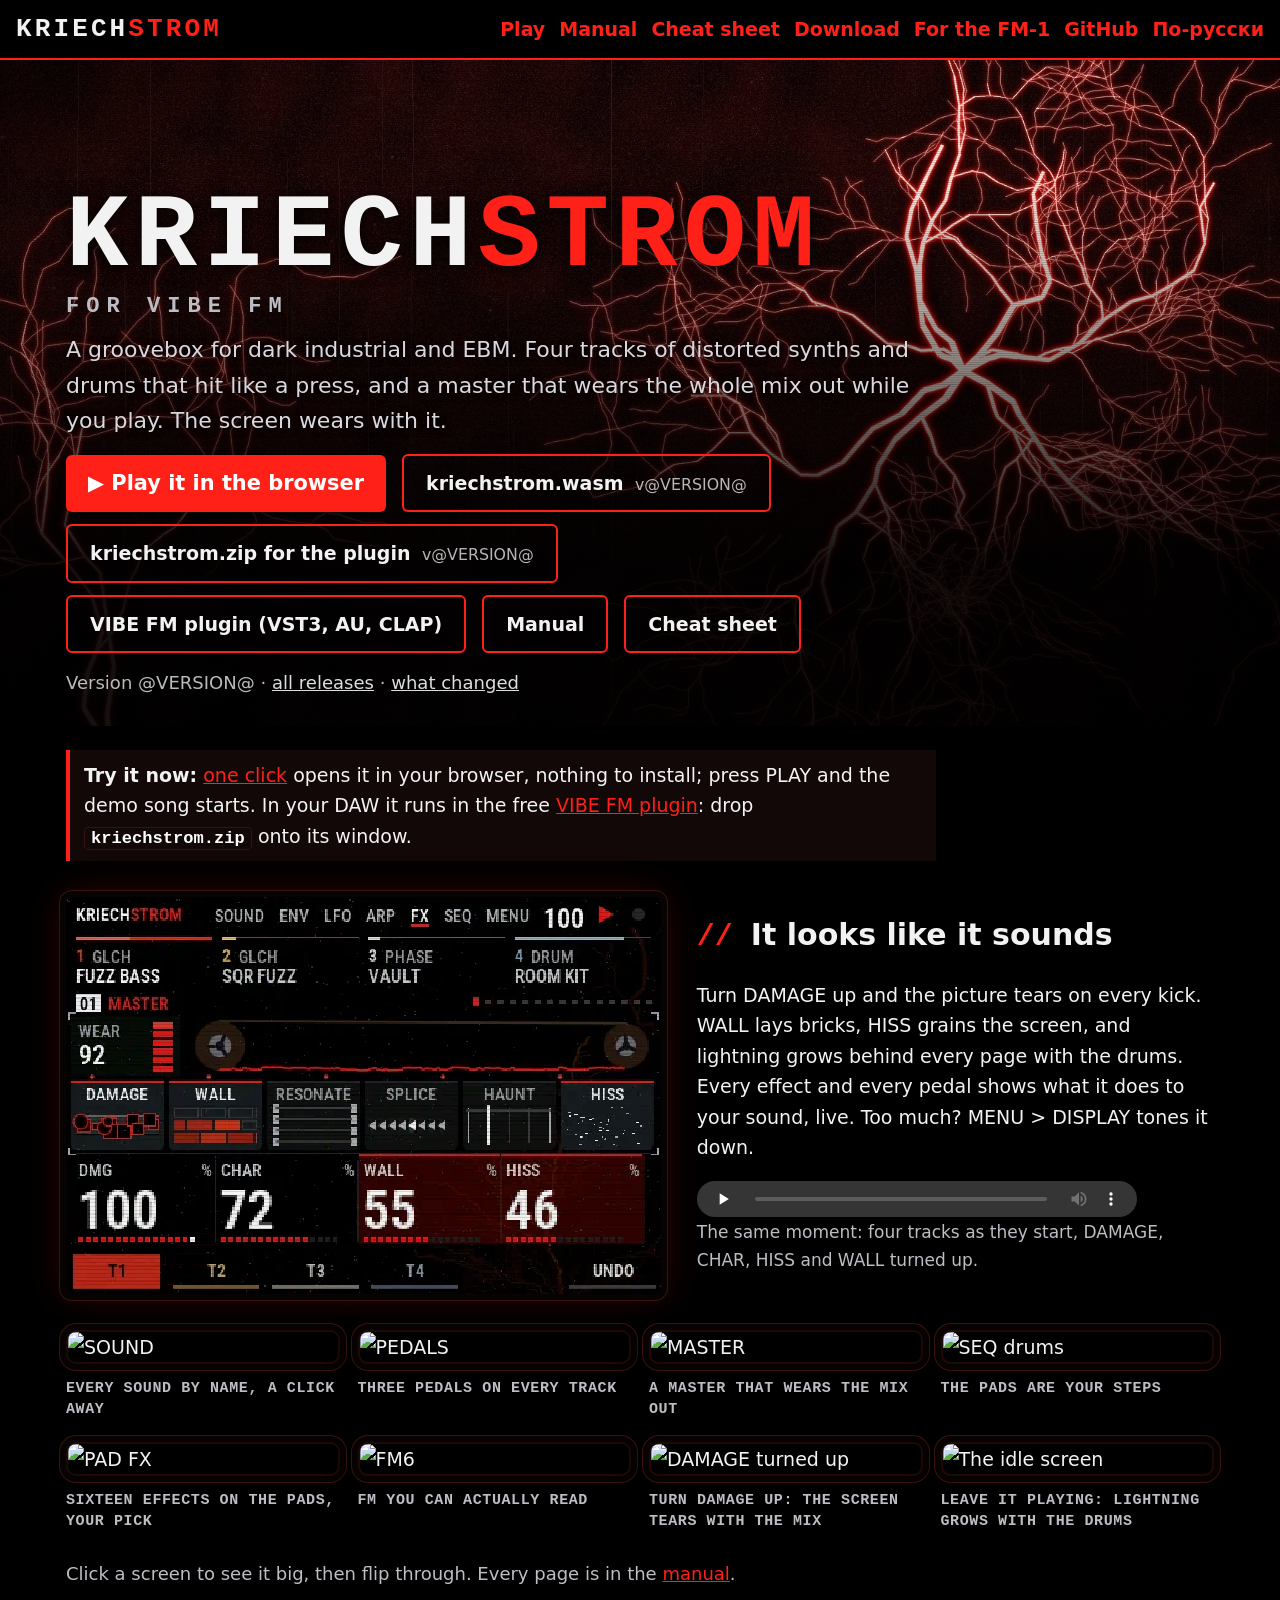
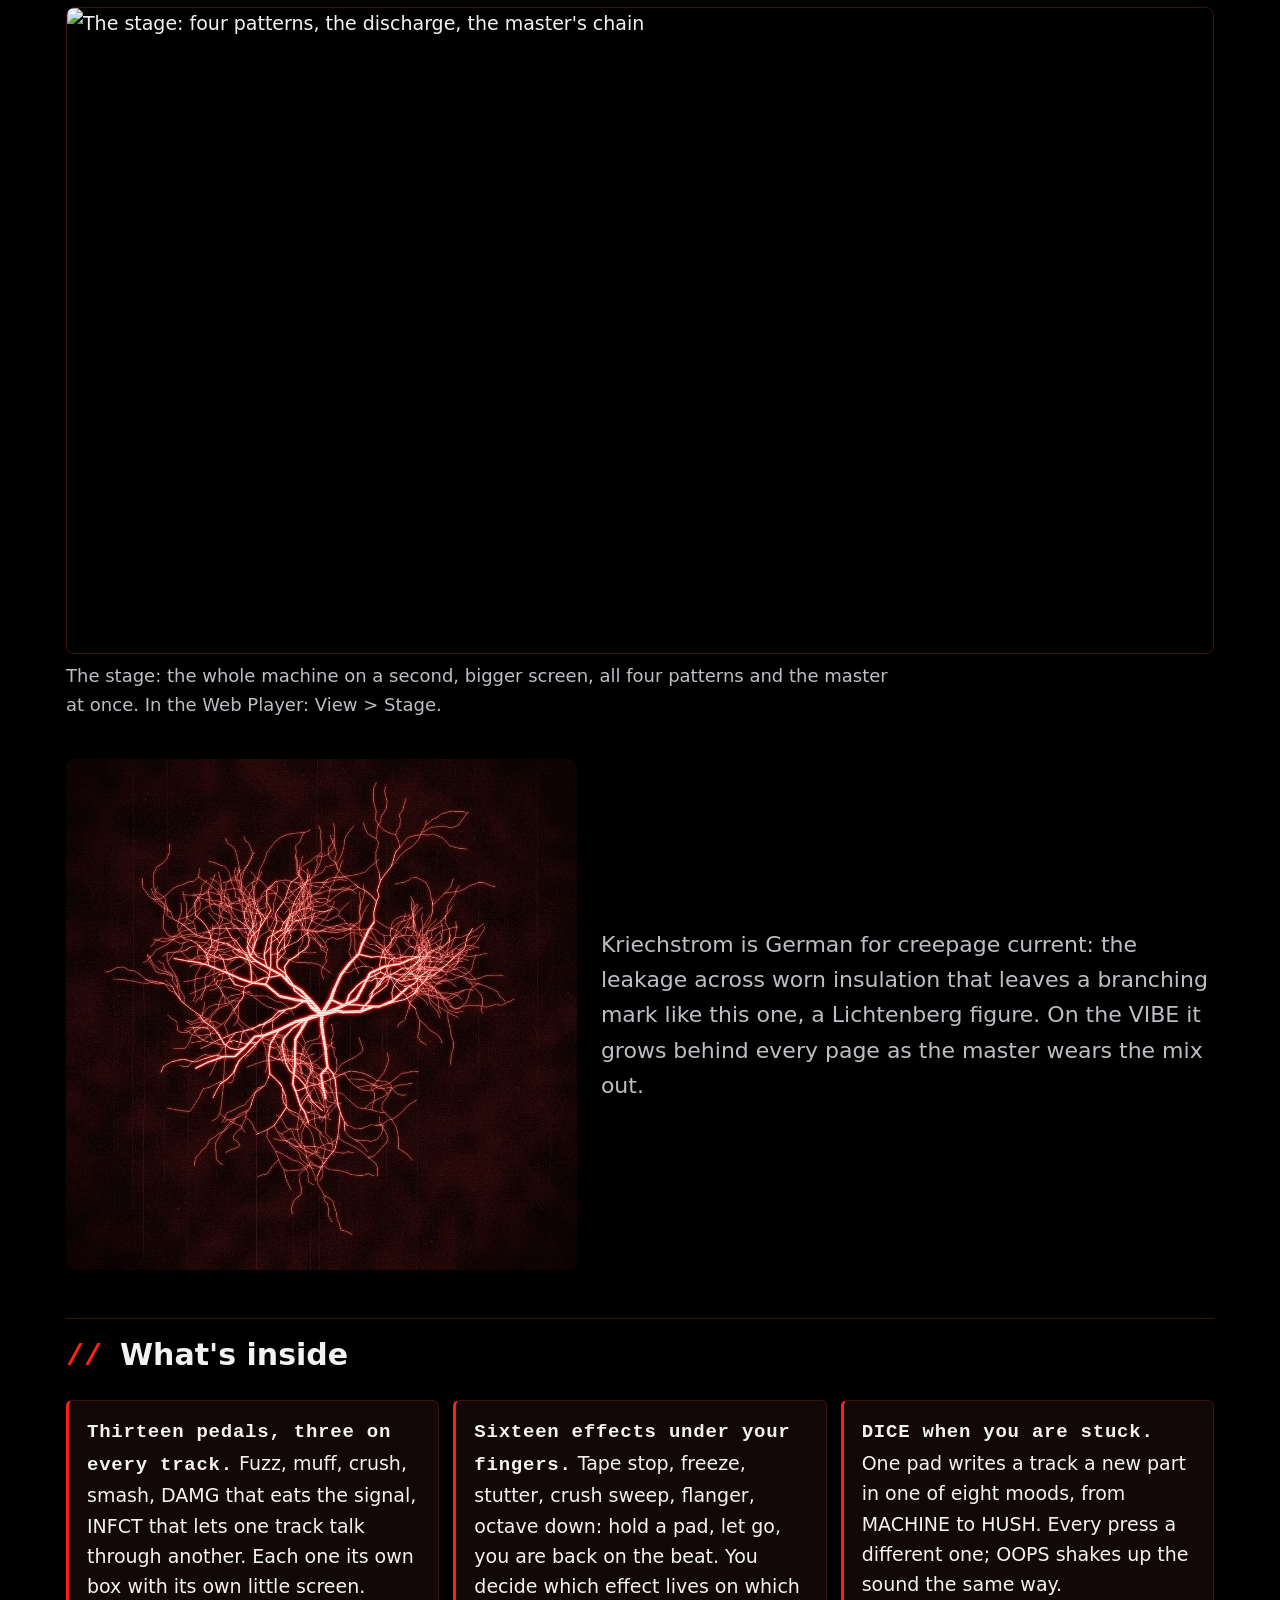
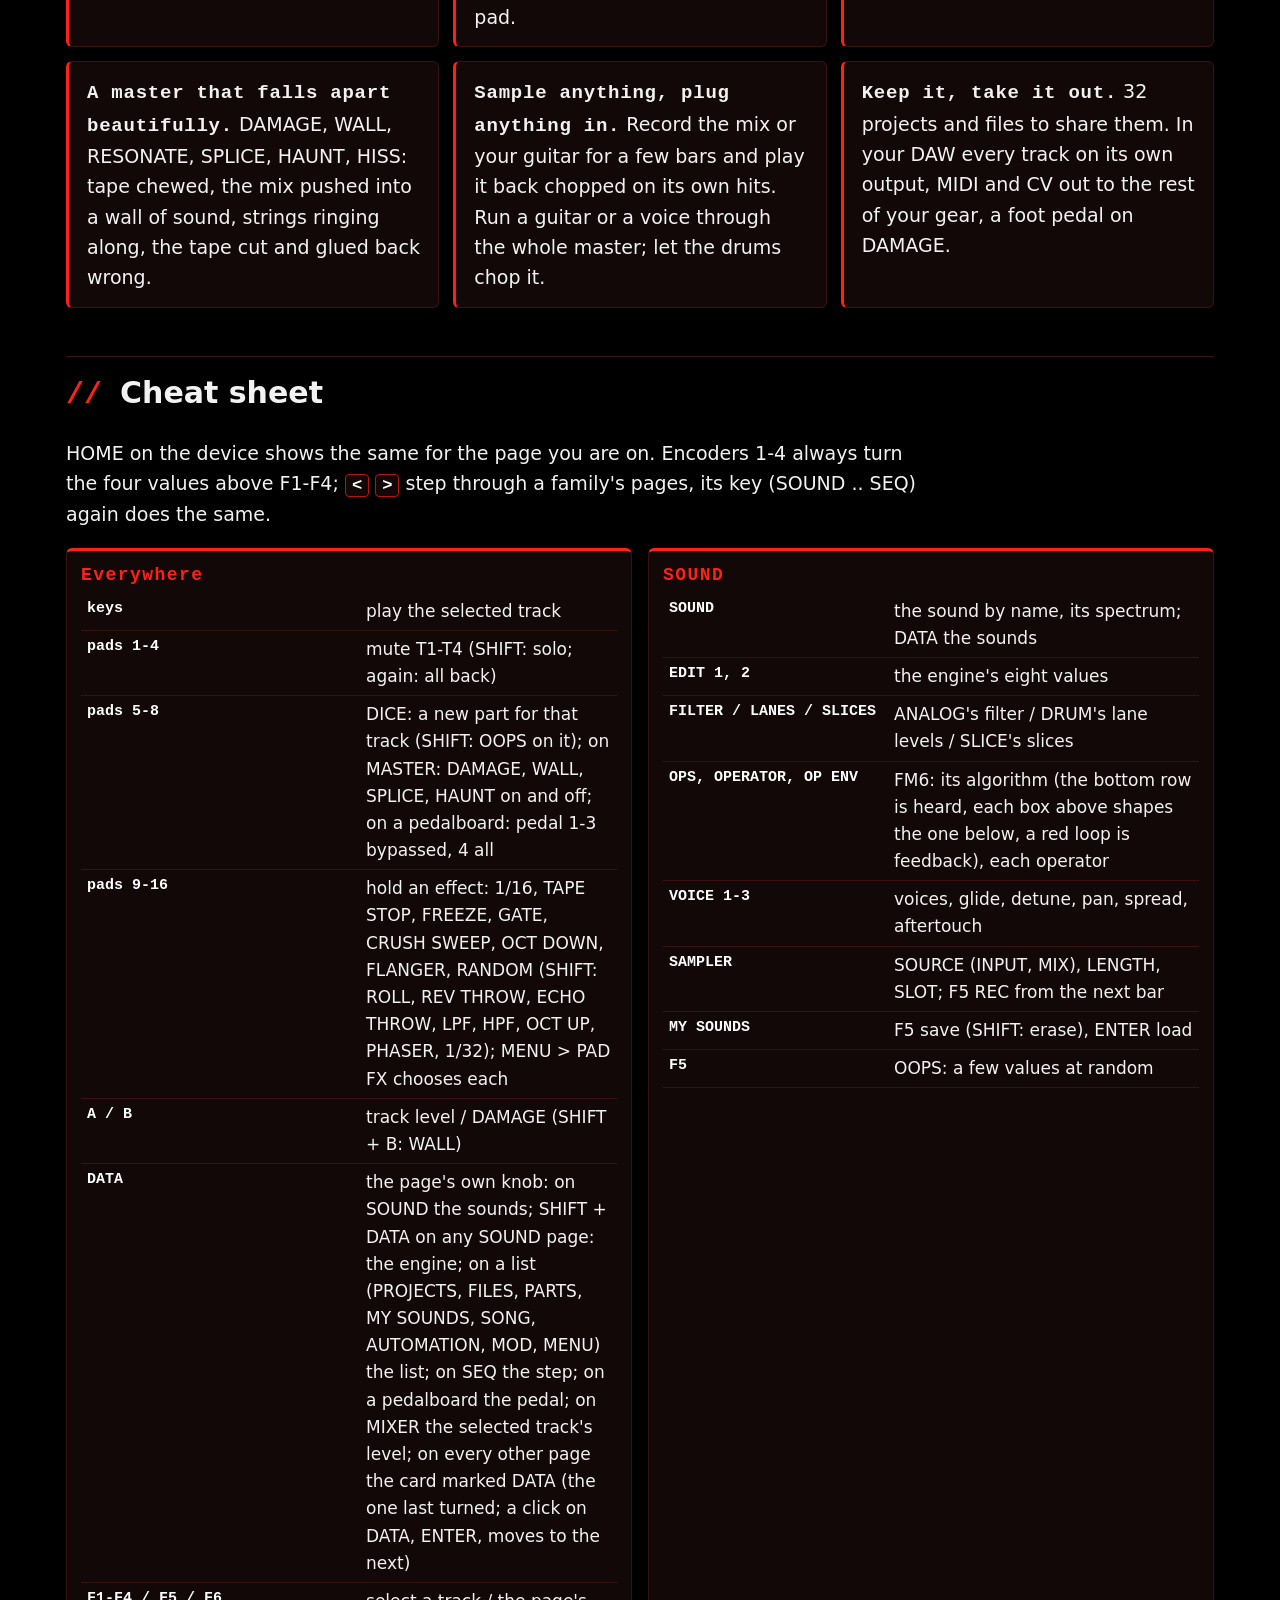
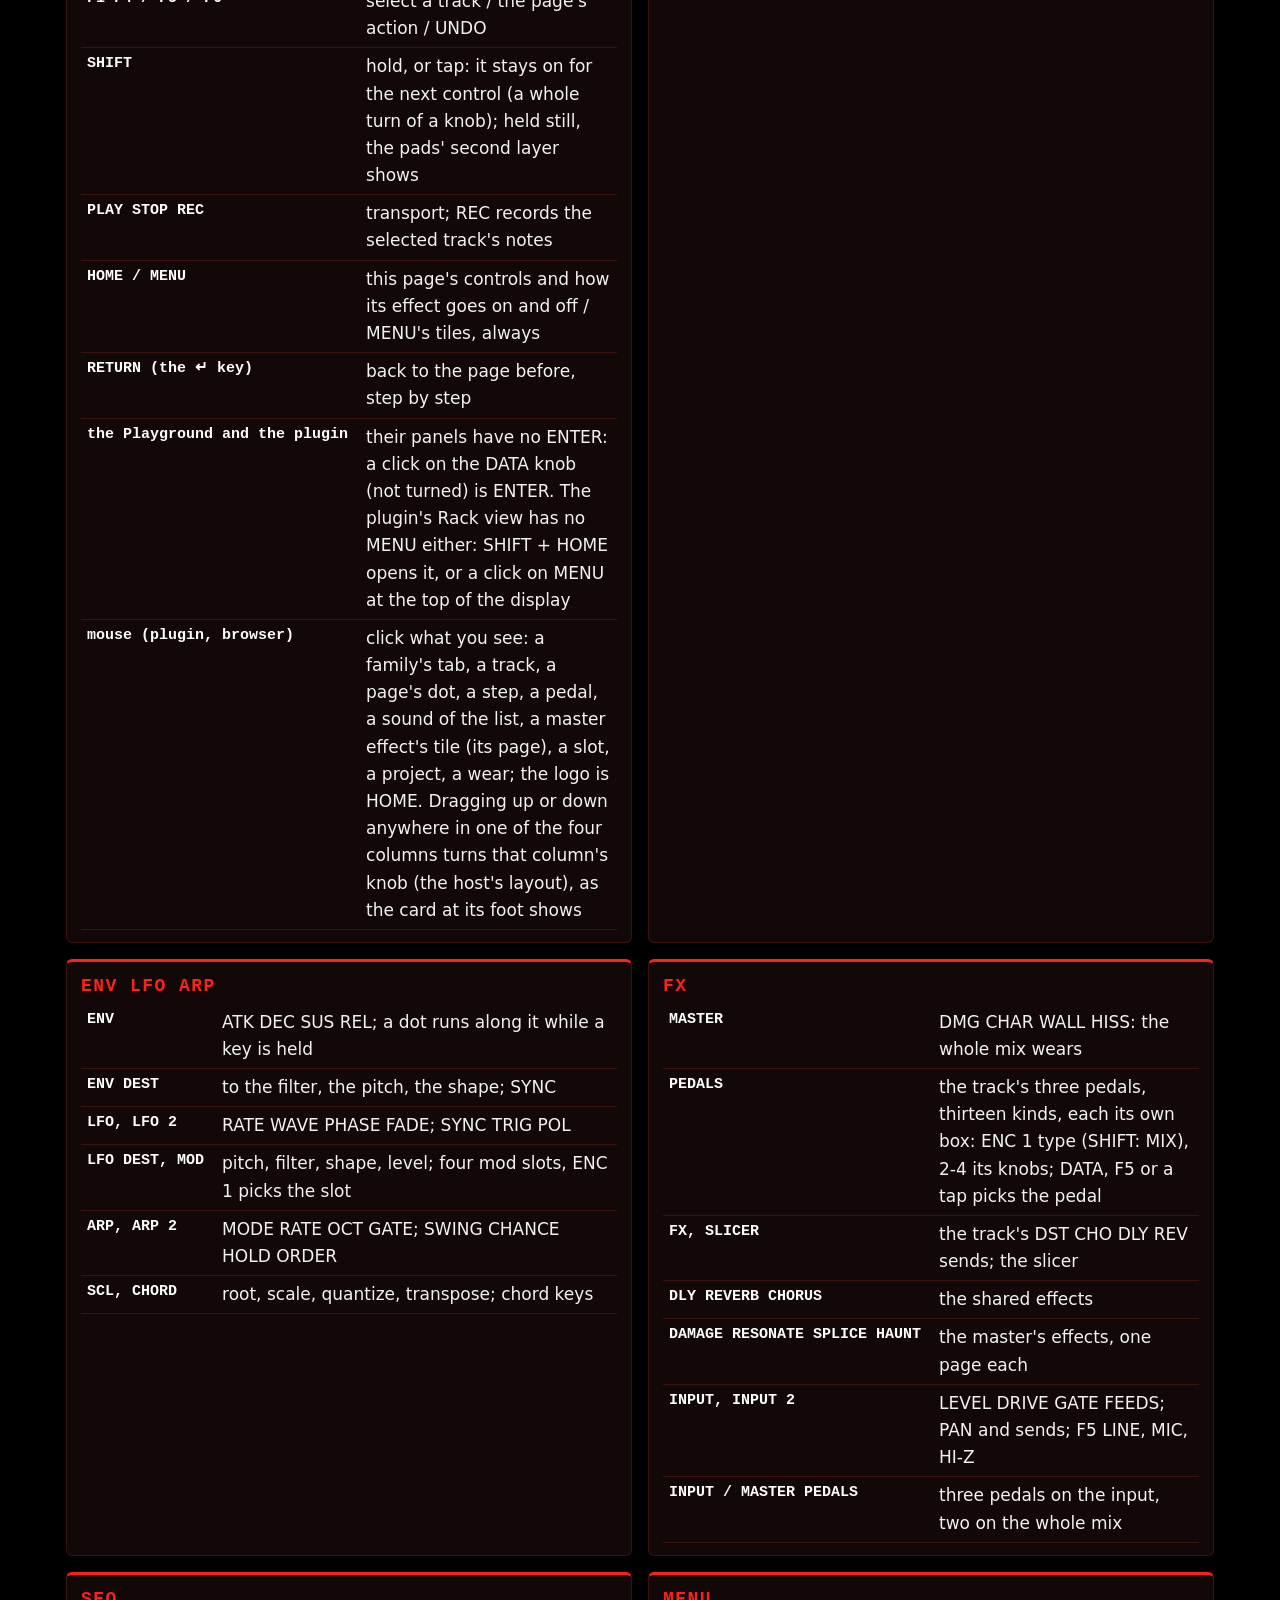
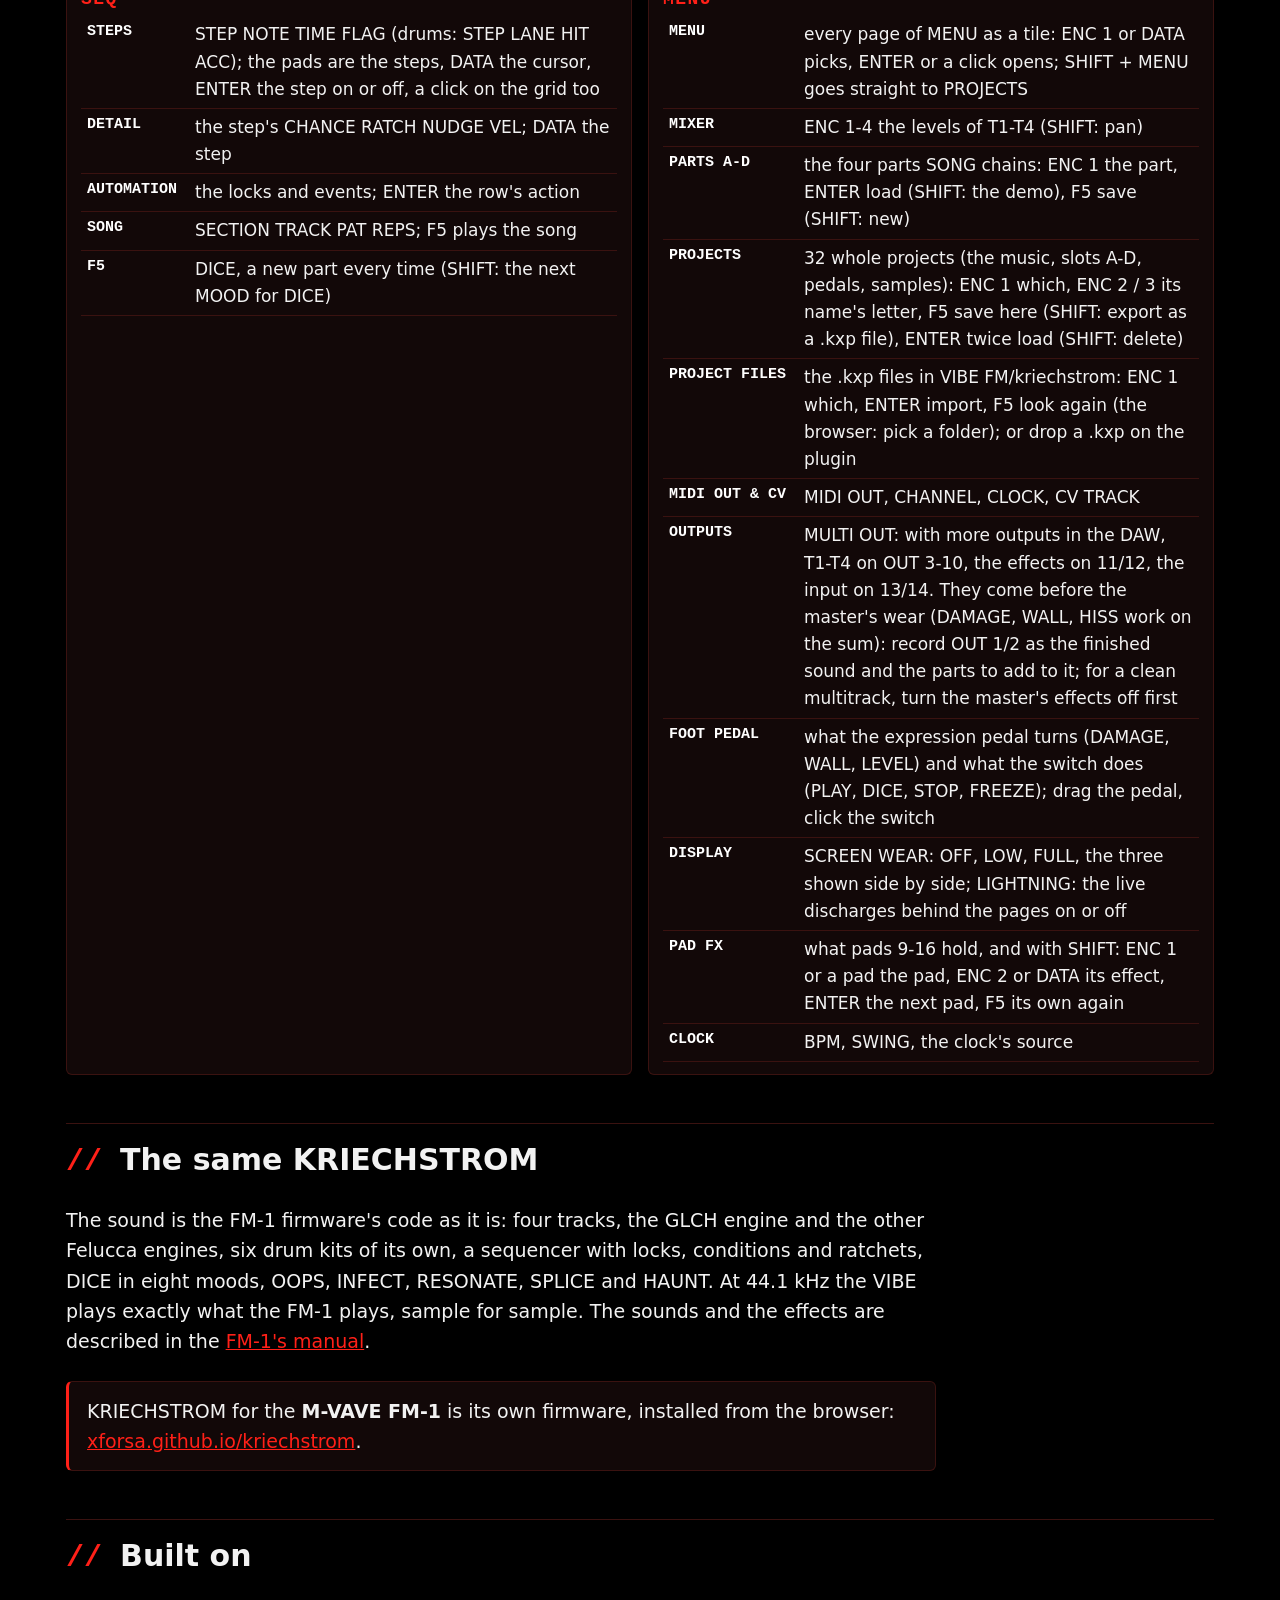
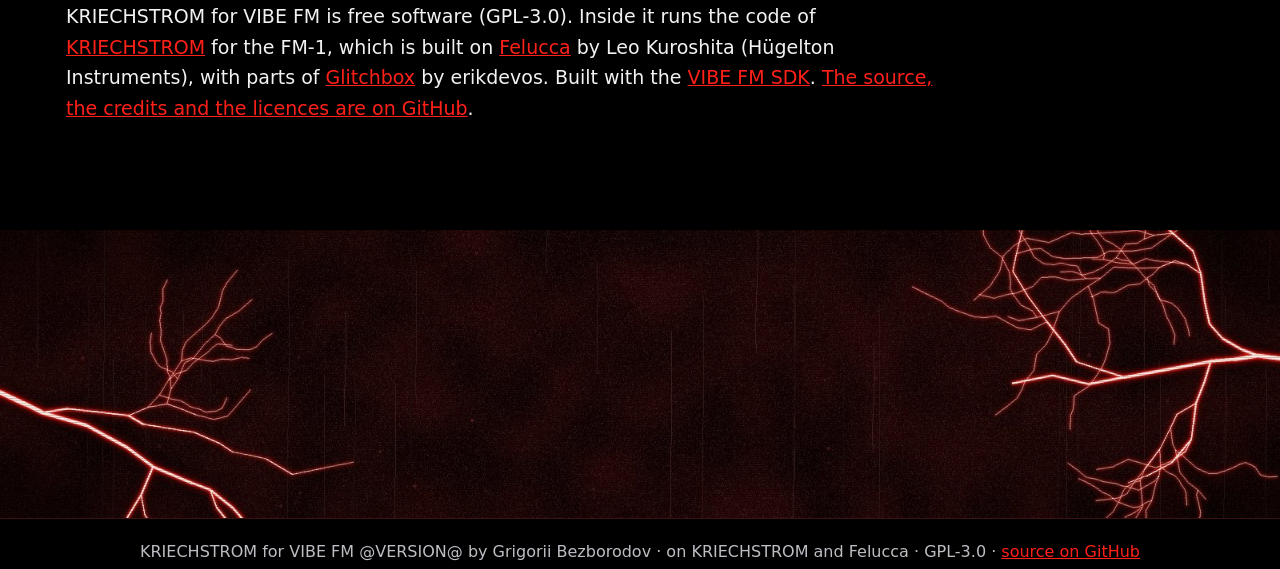
==== site/index.html @ 1ca13f15 "The site: DAMAGE turned up tearing the screen, and the idle screen's lightning, in place of the mixe" ====
<!doctype html>
<html lang="en">
<head>
<meta charset="utf-8">
<meta name="viewport" content="width=device-width, initial-scale=1">
<title>KRIECHSTROM for VIBE FM</title>
<link rel="icon" type="image/png" href="media/icon-32.png">
<link rel="apple-touch-icon" href="media/icon-180.png">
<meta name="description" content="KRIECHSTROM for VIBE FM: the dark industrial and EBM groovebox of the M-VAVE FM-1 as a native Vibe, with pedalboards, a sampler, audio in, MIDI out, a stage and a display that wears with the sound.">
<link rel="stylesheet" href="style.css?v=@VERSION@">
<script src="vibe.js" defer></script>
</head>
<body>
<header class="top">
  <a class="logo" href="index.html">KRIECH<b>STROM</b></a>
  <nav><a href="https://play.thefirmwarehub.com/?fw=kriechstrom-vibe">Play</a><a href="manual/en.html">Manual</a><a href="#cheat">Cheat sheet</a><a href="https://github.com/Xforsa/kriechstrom-vibe/releases/latest">Download</a><a href="https://xforsa.github.io/kriechstrom/">For the FM-1</a><a href="https://github.com/Xforsa/kriechstrom-vibe">GitHub</a><a href="ru.html">По-русски</a></nav>
</header>
<div class="hero"><img class="bolt" src="media/hero.jpg" alt="" width="1920" height="900"><img class="bolt flash" src="media/hero-flash.jpg" alt="" width="1920" height="900" aria-hidden="true">
  <div class="hero-in"><h1>KRIECH<span class="red">STROM</span></h1><p class="sub">FOR VIBE FM</p>
  <p class="lead">A groovebox for dark industrial and EBM. Four tracks of distorted synths and drums that hit like a
  press, and a master that wears the whole mix out while you play. The screen wears with it.</p>
  <p class="btns">
    <a class="btn play" href="https://play.thefirmwarehub.com/?fw=kriechstrom-vibe">&#9654; Play it in the browser</a>
    <a class="btn ghost" href="https://github.com/Xforsa/kriechstrom-vibe/releases/download/v@VERSION@/kriechstrom.wasm">kriechstrom.wasm <small>v@VERSION@</small></a>
    <a class="btn ghost" href="https://github.com/Xforsa/kriechstrom-vibe/releases/download/v@VERSION@/kriechstrom.zip">kriechstrom.zip for the plugin <small>v@VERSION@</small></a>
    <a class="btn ghost" href="https://thefirmwarehub.com/convert/#plugdl">VIBE FM plugin (VST3, AU, CLAP)</a>
    <a class="btn ghost" href="manual/en.html">Manual</a>
    <a class="btn ghost" href="#cheat">Cheat sheet</a>
  </p>
  <p class="ver">Version @VERSION@ &middot; <a href="https://github.com/Xforsa/kriechstrom-vibe/releases">all releases</a> &middot; <a href="https://github.com/Xforsa/kriechstrom-vibe/blob/main/CHANGELOG.md">what changed</a></p></div>
</div>
<main>
<p class="note"><b>Try it now:</b> <a href="https://play.thefirmwarehub.com/?fw=kriechstrom-vibe">one click</a> opens it in
your browser, nothing to install; press PLAY and the demo song starts. In your DAW it runs in the free
<a href="https://thefirmwarehub.com/convert/#plugdl">VIBE FM plugin</a>: drop <code>kriechstrom.zip</code> onto its window.</p>

<div class="split wear">
  <img class="screen" src="media/wear.webp" alt="The VIBE's display while DAMAGE, CHAR, HISS and WALL are turned up" width="480" height="320" loading="lazy">
  <div>
    <h2>It looks like it sounds</h2>
    <p>Turn DAMAGE up and the picture tears on every kick. WALL lays bricks, HISS grains the screen, and lightning grows
    behind every page with the drums. Every effect and every pedal shows what it does to your sound, live. Too much?
    MENU &gt; DISPLAY tones it down.</p>
    <audio controls preload="none" src="media/wear.m4a"></audio><span class="demo">The same moment: four tracks as they
    start, DAMAGE, CHAR, HISS and WALL turned up.</span>
  </div>
</div>

<div class="shots reveal">
  <figure><img src="shots/sound.png" alt="SOUND" loading="lazy"><figcaption>Every sound by name, a click away</figcaption></figure>
  <figure><img src="shots/pedals.png" alt="PEDALS" loading="lazy"><figcaption>Three pedals on every track</figcaption></figure>
  <figure><img src="shots/master.png" alt="MASTER" loading="lazy"><figcaption>A master that wears the mix out</figcaption></figure>
  <figure><img src="shots/seq-drum.png" alt="SEQ drums" loading="lazy"><figcaption>The pads are your steps</figcaption></figure>
  <figure><img src="shots/padfx.png" alt="PAD FX" loading="lazy"><figcaption>Sixteen effects on the pads, your pick</figcaption></figure>
  <figure><img src="shots/fm6.png" alt="FM6" loading="lazy"><figcaption>FM you can actually read</figcaption></figure>
  <figure><img src="shots/worn.png" alt="DAMAGE turned up" loading="lazy"><figcaption>Turn DAMAGE up: the screen tears with the mix</figcaption></figure>
  <figure><img src="shots/idle.png" alt="The idle screen" loading="lazy"><figcaption>Leave it playing: lightning grows with the drums</figcaption></figure>
</div>
<p class="cap">Click a screen to see it big, then flip through. Every page is in the <a href="manual/en.html">manual</a>.</p>

<img class="wide reveal" src="shots/stage.png" alt="The stage: four patterns, the discharge, the master's chain" width="960" height="540" loading="lazy">
<p class="cap">The stage: the whole machine on a second, bigger screen, all four patterns and the master at once. In the
Web Player: View &gt; Stage.</p>

<div class="split fig reveal"><img src="media/figure.jpg" alt="A Lichtenberg figure" width="900" height="900" loading="lazy">
<p class="lead">Kriechstrom is German for creepage current: the leakage across worn insulation that leaves a branching
mark like this one, a Lichtenberg figure. On the VIBE it grows behind every page as the master wears the mix out.</p></div>

<h2>What's inside</h2>
<ul class="feats grid reveal">
  <li><b>Thirteen pedals, three on every track.</b> Fuzz, muff, crush, smash, DAMG that eats the signal, INFCT that
    lets one track talk through another. Each one its own box with its own little screen.</li>
  <li><b>Sixteen effects under your fingers.</b> Tape stop, freeze, stutter, crush sweep, flanger, octave down: hold a
    pad, let go, you are back on the beat. You decide which effect lives on which pad.</li>
  <li><b>DICE when you are stuck.</b> One pad writes a track a new part in one of eight moods, from MACHINE to HUSH.
    Every press a different one; OOPS shakes up the sound the same way.</li>
  <li><b>A master that falls apart beautifully.</b> DAMAGE, WALL, RESONATE, SPLICE, HAUNT, HISS: tape chewed, the mix
    pushed into a wall of sound, strings ringing along, the tape cut and glued back wrong.</li>
  <li><b>Sample anything, plug anything in.</b> Record the mix or your guitar for a few bars and play it back chopped on
    its own hits. Run a guitar or a voice through the whole master; let the drums chop it.</li>
  <li><b>Keep it, take it out.</b> 32 projects and files to share them. In your DAW every track on its own output, MIDI
    and CV out to the rest of your gear, a foot pedal on DAMAGE.</li>
</ul>

<h2 id="cheat">Cheat sheet</h2>
<p>HOME on the device shows the same for the page you are on. Encoders 1-4 always turn the four values above F1-F4;
<kbd>&lt;</kbd> <kbd>&gt;</kbd> step through a family's pages, its key (SOUND .. SEQ) again does the same.</p>
<div class="cheat">
<section><h3>Everywhere</h3><table>
<tr><td>keys</td><td>play the selected track</td></tr>
<tr><td>pads 1-4</td><td>mute T1-T4 (SHIFT: solo; again: all back)</td></tr>
<tr><td>pads 5-8</td><td>DICE: a new part for that track (SHIFT: OOPS on it); on MASTER: DAMAGE, WALL, SPLICE, HAUNT on and off; on a pedalboard: pedal 1-3 bypassed, 4 all</td></tr>
<tr><td>pads 9-16</td><td>hold an effect: 1/16, TAPE STOP, FREEZE, GATE, CRUSH SWEEP, OCT DOWN, FLANGER, RANDOM (SHIFT: ROLL, REV THROW, ECHO THROW, LPF, HPF, OCT UP, PHASER, 1/32); MENU &gt; PAD FX chooses each</td></tr>
<tr><td>A / B</td><td>track level / DAMAGE (SHIFT + B: WALL)</td></tr>
<tr><td>DATA</td><td>the page's own knob: on SOUND the sounds; SHIFT + DATA on any SOUND page: the engine; on a list (PROJECTS, FILES, PARTS, MY SOUNDS, SONG, AUTOMATION, MOD, MENU) the list; on SEQ the step; on a pedalboard the pedal; on MIXER the selected track's level; on every other page the card marked DATA (the one last turned; a click on DATA, ENTER, moves to the next)</td></tr>
<tr><td>F1-F4 / F5 / F6</td><td>select a track / the page's action / UNDO</td></tr>
<tr><td>SHIFT</td><td>hold, or tap: it stays on for the next control (a whole turn of a knob); held still, the pads' second layer shows</td></tr>
<tr><td>PLAY STOP REC</td><td>transport; REC records the selected track's notes</td></tr>
<tr><td>HOME / MENU</td><td>this page's controls and how its effect goes on and off / MENU's tiles, always</td></tr>
<tr><td>RETURN (the ↵ key)</td><td>back to the page before, step by step</td></tr>
<tr><td>the Playground and the plugin</td><td>their panels have no ENTER: a click on the DATA knob (not turned) is ENTER. The plugin's Rack view has no MENU either: SHIFT + HOME opens it, or a click on MENU at the top of the display</td></tr>
<tr><td>mouse (plugin, browser)</td><td>click what you see: a family's tab, a track, a page's dot, a step, a pedal, a sound of the list, a master effect's tile (its page), a slot, a project, a wear; the logo is HOME. Dragging up or down anywhere in one of the four columns turns that column's knob (the host's layout), as the card at its foot shows</td></tr>
</table></section>

<section><h3>SOUND</h3><table>
<tr><td>SOUND</td><td>the sound by name, its spectrum; DATA the sounds</td></tr>
<tr><td>EDIT 1, 2</td><td>the engine's eight values</td></tr>
<tr><td>FILTER / LANES / SLICES</td><td>ANALOG's filter / DRUM's lane levels / SLICE's slices</td></tr>
<tr><td>OPS, OPERATOR, OP ENV</td><td>FM6: its algorithm (the bottom row is heard, each box above shapes the one below, a red loop is feedback), each operator</td></tr>
<tr><td>VOICE 1-3</td><td>voices, glide, detune, pan, spread, aftertouch</td></tr>
<tr><td>SAMPLER</td><td>SOURCE (INPUT, MIX), LENGTH, SLOT; F5 REC from the next bar</td></tr>
<tr><td>MY SOUNDS</td><td>F5 save (SHIFT: erase), ENTER load</td></tr>
<tr><td>F5</td><td>OOPS: a few values at random</td></tr>
</table></section>

<section><h3>ENV LFO ARP</h3><table>
<tr><td>ENV</td><td>ATK DEC SUS REL; a dot runs along it while a key is held</td></tr>
<tr><td>ENV DEST</td><td>to the filter, the pitch, the shape; SYNC</td></tr>
<tr><td>LFO, LFO 2</td><td>RATE WAVE PHASE FADE; SYNC TRIG POL</td></tr>
<tr><td>LFO DEST, MOD</td><td>pitch, filter, shape, level; four mod slots, ENC 1 picks the slot</td></tr>
<tr><td>ARP, ARP 2</td><td>MODE RATE OCT GATE; SWING CHANCE HOLD ORDER</td></tr>
<tr><td>SCL, CHORD</td><td>root, scale, quantize, transpose; chord keys</td></tr>
</table></section>

<section><h3>FX</h3><table>
<tr><td>MASTER</td><td>DMG CHAR WALL HISS: the whole mix wears</td></tr>
<tr><td>PEDALS</td><td>the track's three pedals, thirteen kinds, each its own box: ENC 1 type (SHIFT: MIX), 2-4 its knobs; DATA, F5 or a tap picks the pedal</td></tr>
<tr><td>FX, SLICER</td><td>the track's DST CHO DLY REV sends; the slicer</td></tr>
<tr><td>DLY REVERB CHORUS</td><td>the shared effects</td></tr>
<tr><td>DAMAGE RESONATE SPLICE HAUNT</td><td>the master's effects, one page each</td></tr>
<tr><td>INPUT, INPUT 2</td><td>LEVEL DRIVE GATE FEEDS; PAN and sends; F5 LINE, MIC, HI-Z</td></tr>
<tr><td>INPUT / MASTER PEDALS</td><td>three pedals on the input, two on the whole mix</td></tr>
</table></section>

<section><h3>SEQ</h3><table>
<tr><td>STEPS</td><td>STEP NOTE TIME FLAG (drums: STEP LANE HIT ACC); the pads are the steps, DATA the cursor, ENTER the step on or off, a click on the grid too</td></tr>
<tr><td>DETAIL</td><td>the step's CHANCE RATCH NUDGE VEL; DATA the step</td></tr>
<tr><td>AUTOMATION</td><td>the locks and events; ENTER the row's action</td></tr>
<tr><td>SONG</td><td>SECTION TRACK PAT REPS; F5 plays the song</td></tr>
<tr><td>F5</td><td>DICE, a new part every time (SHIFT: the next MOOD for DICE)</td></tr>
</table></section>

<section><h3>MENU</h3><table>
<tr><td>MENU</td><td>every page of MENU as a tile: ENC 1 or DATA picks, ENTER or a click opens; SHIFT + MENU goes straight to PROJECTS</td></tr>
<tr><td>MIXER</td><td>ENC 1-4 the levels of T1-T4 (SHIFT: pan)</td></tr>
<tr><td>PARTS A-D</td><td>the four parts SONG chains: ENC 1 the part, ENTER load (SHIFT: the demo), F5 save (SHIFT: new)</td></tr>
<tr><td>PROJECTS</td><td>32 whole projects (the music, slots A-D, pedals, samples): ENC 1 which, ENC 2 / 3 its name's letter, F5 save here (SHIFT: export as a .kxp file), ENTER twice load (SHIFT: delete)</td></tr>
<tr><td>PROJECT FILES</td><td>the .kxp files in VIBE FM/kriechstrom: ENC 1 which, ENTER import, F5 look again (the browser: pick a folder); or drop a .kxp on the plugin</td></tr>
<tr><td>MIDI OUT &amp; CV</td><td>MIDI OUT, CHANNEL, CLOCK, CV TRACK</td></tr>
<tr><td>OUTPUTS</td><td>MULTI OUT: with more outputs in the DAW, T1-T4 on OUT 3-10, the effects on 11/12, the input on 13/14. They come before the master's wear (DAMAGE, WALL, HISS work on the sum): record OUT 1/2 as the finished sound and the parts to add to it; for a clean multitrack, turn the master's effects off first</td></tr>
<tr><td>FOOT PEDAL</td><td>what the expression pedal turns (DAMAGE, WALL, LEVEL) and what the switch does (PLAY, DICE, STOP, FREEZE); drag the pedal, click the switch</td></tr>
<tr><td>DISPLAY</td><td>SCREEN WEAR: OFF, LOW, FULL, the three shown side by side; LIGHTNING: the live discharges behind the pages on or off</td></tr>
<tr><td>PAD FX</td><td>what pads 9-16 hold, and with SHIFT: ENC 1 or a pad the pad, ENC 2 or DATA its effect, ENTER the next pad, F5 its own again</td></tr>
<tr><td>CLOCK</td><td>BPM, SWING, the clock's source</td></tr>
</table></section>
</div>

<h2>The same KRIECHSTROM</h2>
<p>The sound is the FM-1 firmware's code as it is: four tracks, the GLCH engine and the other Felucca engines, six
drum kits of its own, a sequencer with locks, conditions and ratchets, DICE in eight moods, OOPS, INFECT, RESONATE,
SPLICE and HAUNT. At 44.1 kHz the VIBE plays exactly what the FM-1 plays, sample for sample. The sounds and the effects
are described in the <a href="https://xforsa.github.io/kriechstrom/manual/en.html">FM-1's manual</a>.</p>
<p class="also">KRIECHSTROM for the <b>M-VAVE FM-1</b> is its own firmware, installed from the browser:
<a href="https://xforsa.github.io/kriechstrom/">xforsa.github.io/kriechstrom</a>.</p>

<h2 id="source">Built on</h2>
<p>KRIECHSTROM for VIBE FM is free software (GPL-3.0). Inside it runs the code of
<a href="https://github.com/Xforsa/kriechstrom">KRIECHSTROM</a> for the FM-1, which is built on
<a href="https://github.com/hugelton/Felucca">Felucca</a> by Leo Kuroshita (Hügelton Instruments), with parts of
<a href="https://github.com/erikdevos/glitchbox">Glitchbox</a> by erikdevos. Built with the
<a href="https://github.com/Vibe-FM-SDK/vibe-fm-sdk">VIBE FM SDK</a>.
<a href="https://github.com/Xforsa/kriechstrom-vibe">The source, the credits and the licences are on GitHub</a>.</p>
</main>
<img class="band" src="media/band.jpg" alt="" width="1600" height="360" loading="lazy">
<footer>KRIECHSTROM for VIBE FM @VERSION@ by Grigorii Bezborodov · on KRIECHSTROM and Felucca · GPL-3.0 · <a href="https://github.com/Xforsa/kriechstrom-vibe">source on GitHub</a></footer>
</body>
</html>
---- site/style.css ----
:root {
  --bg: #000;
  --surf: #120808;
  --line: #3a1210;
  --text: #f2f2f2;
  --mid: #bdbdc4;
  --red: #ff2018;
  --red-dim: #b3150f;
  color-scheme: dark;
}
* { box-sizing: border-box; }
html { -webkit-text-size-adjust: 100%; }
body {
  margin: 0;
  background: var(--bg);
  color: var(--text);
  font: 19px/1.6 "IBM Plex Sans", "Inter", system-ui, -apple-system, "Segoe UI", sans-serif;
}
a { color: var(--red); }
a:hover { color: #fff; }
header.top {
  border-bottom: 2px solid var(--red);
  padding: 14px 16px;
  display: flex;
  gap: 16px;
  align-items: center;
  flex-wrap: wrap;
}
header.top .logo {
  font: 800 26px/1 "IBM Plex Mono", ui-monospace, monospace;
  letter-spacing: 0.12em;
  color: var(--text);
  text-decoration: none;
}
header.top .logo b { color: var(--red); }
header.top nav { display: flex; gap: 14px; flex-wrap: wrap; margin-left: auto; }
header.top nav a { text-decoration: none; font-weight: 600; }
main { max-width: 980px; margin: 0 auto; padding: 8px 16px 64px; }
h1 { font: 800 clamp(34px, 7vw, 64px)/1.05 "IBM Plex Mono", ui-monospace, monospace; letter-spacing: 0.06em; margin: 32px 0 8px; }
h1 .red, h2 .red { color: var(--red); }
h2 { font-size: 30px; margin: 48px 0 12px; padding-top: 12px; border-top: 1px solid var(--line); }
h3 { font-size: 23px; margin: 28px 0 8px; color: var(--red); }
p, li { max-width: 72ch; }
.lead { font-size: 22px; color: var(--mid); }
code, kbd {
  font: 600 0.9em "IBM Plex Mono", ui-monospace, monospace;
  background: var(--surf);
  border: 1px solid var(--line);
  border-radius: 4px;
  padding: 1px 6px;
  color: #fff;
}
kbd { border-color: var(--red-dim); }
table { border-collapse: collapse; width: 100%; margin: 12px 0 20px; font-size: 18px; }
th, td { text-align: left; vertical-align: top; padding: 8px 10px; border-bottom: 1px solid var(--line); }
th { color: var(--red); font-weight: 700; }
.tw { overflow-x: auto; }
figure { margin: 18px 0; }
audio { display: block; width: 100%; max-width: 440px; height: 36px; margin: 10px 0 2px; color-scheme: dark; }
.demo { display: block; font-size: 17px; color: var(--mid); margin-bottom: 6px; }
figure img {
  width: 100%;
  max-width: 480px;
  image-rendering: pixelated;
  border: 2px solid var(--line);
  border-radius: 6px;
  display: block;
}
figcaption { color: var(--mid); font-size: 17px; margin-top: 6px; max-width: 480px; }
.shots { display: grid; grid-template-columns: repeat(auto-fill, minmax(240px, 1fr)); gap: 14px; }
.shots figure { margin: 0; }
.note { border-left: 4px solid var(--red); background: var(--surf); padding: 10px 14px; margin: 16px 0; }
.btn {
  display: inline-block;
  background: var(--red);
  color: #000;
  font-weight: 800;
  text-decoration: none;
  padding: 12px 22px;
  border-radius: 6px;
  margin: 6px 10px 6px 0;
}
.btn:hover { background: #fff; color: #000; }
.btn.ghost { background: transparent; color: var(--text); border: 2px solid var(--red); }
.toc { columns: 2 260px; padding-left: 20px; }
footer { border-top: 1px solid var(--line); color: var(--mid); font-size: 16px; padding: 20px 16px; text-align: center; }
@media (max-width: 600px) {
  body { font-size: 18px; }
  th, td { padding: 6px; font-size: 16px; }
}

.hero { position: relative; margin: 0 -16px; background: #000; }
.hero img { display: block; width: 100%; height: auto; }
.hero h1 { position: absolute; left: 16px; bottom: 6%; margin: 0; text-shadow: 0 2px 12px #000; }
.split { display: grid; grid-template-columns: 1fr 1fr; gap: 24px; align-items: center; margin: 24px 0; }
.split img { width: 100%; height: auto; border-radius: 6px; }
.band { display: block; width: calc(100% + 32px); margin: 32px -16px 0; height: auto; }
@media (max-width: 700px) { .split { grid-template-columns: 1fr; } }

/* the demo player (krst.js) */
.kp {
  display: flex;
  gap: 12px;
  align-items: stretch;
  max-width: 640px;
  margin: 12px 0 4px;
  padding: 10px;
  background: linear-gradient(180deg, #0d0505, #050202);
  border: 1px solid var(--line);
  border-radius: 8px;
  transition: border-color 0.2s, box-shadow 0.2s;
}
.kp.on { border-color: var(--red-dim); box-shadow: 0 0 24px rgba(255, 32, 24, 0.18); }
.kp-play {
  flex: 0 0 56px;
  border: 2px solid var(--red);
  border-radius: 6px;
  background: transparent;
  color: var(--red);
  cursor: pointer;
  display: grid;
  place-items: center;
  padding: 0;
}
.kp-play svg { width: 26px; height: 26px; fill: currentColor; }
.kp-play .i-pause, .kp.on .kp-play .i-play { display: none; }
.kp.on .kp-play .i-pause { display: inline; }
.kp-play:hover, .kp.on .kp-play { background: var(--red); color: #000; }
.kp-play:focus-visible { outline: 3px solid #fff; outline-offset: 2px; }
.kp-body { flex: 1; min-width: 0; }
.kp-head {
  display: flex;
  gap: 10px;
  align-items: baseline;
  font: 700 14px/1.2 "IBM Plex Mono", ui-monospace, monospace;
  letter-spacing: 0.08em;
  margin-bottom: 6px;
}
.kp-name { color: var(--text); }
.kp-part { color: var(--mid); }
.kp-part.fx { color: var(--red); }
.kp-bar { margin-left: auto; color: var(--mid); font-variant-numeric: tabular-nums; }
.kp canvas { display: block; width: 100%; height: 118px; cursor: pointer; touch-action: none; }
.kp + .demo { margin-top: 2px; }

/* the feature list on the landing pages */
ul.feats { list-style: none; padding: 0; }
ul.feats > li {
  max-width: none;
  margin: 0 0 14px;
  padding: 14px 18px;
  background: var(--surf);
  border: 1px solid var(--line);
  border-left: 3px solid var(--red);
  border-radius: 6px;
}
ul.feats > li > b:first-child { font-family: "IBM Plex Mono", ui-monospace, monospace; letter-spacing: 0.04em; }
ul.feats ul { padding-left: 20px; }

/* the screens, as screens */
.shots figure img {
  border: 2px solid #1d0907;
  border-radius: 10px;
  box-shadow: 0 0 0 6px #070303, 0 0 0 7px var(--line), 0 10px 30px rgba(0, 0, 0, 0.8);
  transition: box-shadow 0.25s, transform 0.25s;
}
.shots figure:hover img {
  box-shadow: 0 0 0 6px #070303, 0 0 0 7px var(--red-dim), 0 0 34px rgba(255, 32, 24, 0.3);
  transform: translateY(-2px);
}
.shots figcaption {
  font: 600 15px/1.4 "IBM Plex Mono", ui-monospace, monospace;
  letter-spacing: 0.04em;
  text-transform: uppercase;
  margin-top: 14px;
}
h2::before { content: "// "; color: var(--red); font-family: "IBM Plex Mono", ui-monospace, monospace; }
header.top { position: sticky; top: 0; z-index: 5; background: rgba(0, 0, 0, 0.88); backdrop-filter: blur(6px); }
@media (max-width: 600px) {
  .kp { padding: 8px; gap: 8px; }
  .kp-play { flex-basis: 44px; }
  .kp canvas { height: 104px; }
  ul.feats > li { padding: 12px 12px; }
  header.top { position: static; }
}

/* KRIECHSTROM for VIBE FM: a full-width hero with the page's opening in it, a wider page, the screens as a wall */
main { max-width: 1180px; }
.hero { position: relative; margin: 0; overflow: hidden; background: #000; }
.hero .bolt { display: block; width: 100%; height: clamp(520px, 52vw, 760px); object-fit: cover; object-position: 62% 50%; }
/* the discharge strikes again now and then (twice, short), and when the pointer comes over it */
.hero .flash { position: absolute; inset: 0; opacity: 0; mix-blend-mode: screen; animation: strike 9s 2s infinite; }
.hero:hover .flash { animation: strike-now 0.7s 1; }
@keyframes strike { 0%, 90% { opacity: 0; } 91% { opacity: 0.95; } 92.5% { opacity: 0.15; } 94% { opacity: 0.8; } 100% { opacity: 0; } }
@keyframes strike-now { 0% { opacity: 0; } 12% { opacity: 0.95; } 25% { opacity: 0.15; } 40% { opacity: 0.8; } 100% { opacity: 0; } }
@media (prefers-reduced-motion: reduce) { .hero .flash { animation: none; } }
.hero-in { position: absolute; left: 0; right: 0; bottom: 0; padding: 0 max(16px, calc((100% - 1180px) / 2 + 16px)) 28px;
  background: linear-gradient(0deg, rgba(0, 0, 0, 0.92) 30%, rgba(0, 0, 0, 0)); }
.hero h1 { position: static; margin: 0; font-size: clamp(44px, 9vw, 104px); text-shadow: 0 2px 18px #000; }
.hero .sub { margin: 4px 0 14px; font: 700 clamp(15px, 2.2vw, 22px)/1 "IBM Plex Mono", ui-monospace, monospace;
  letter-spacing: 0.32em; color: var(--mid); }
.hero .lead { max-width: 62ch; margin: 0 0 10px; color: #d8d8de; text-shadow: 0 1px 8px #000; }
.hero .btns { margin: 0; }
.screen { display: block; width: 100%; height: auto; image-rendering: pixelated; border-radius: 10px;
  box-shadow: 0 0 0 6px #070303, 0 0 0 7px var(--line), 0 0 40px rgba(255, 32, 24, 0.22); }
.split.wear { grid-template-columns: 1.15fr 1fr; gap: 36px; margin: 36px 0; }
.split.wear h2 { margin-top: 0; border: 0; padding: 0; }
.shots { grid-template-columns: repeat(auto-fill, minmax(260px, 1fr)); gap: 22px 18px; margin: 28px 0; }
.shots figure img { max-width: none; }
.wide { display: block; width: 100%; height: auto; border-radius: 8px; border: 1px solid var(--line); margin: 18px 0 8px; }
.cap { color: var(--mid); font-size: 18px; margin: 0 0 18px; }
.also { border: 1px solid var(--line); border-left: 3px solid var(--red); background: var(--surf); border-radius: 6px;
  padding: 14px 18px; margin: 24px 0; }
ul.feats.grid { display: grid; grid-template-columns: repeat(auto-fill, minmax(340px, 1fr)); gap: 14px; }
ul.feats.grid > li { margin: 0; }
.cheat { display: grid; grid-template-columns: repeat(auto-fill, minmax(520px, 1fr)); gap: 16px; }
.cheat section { background: var(--surf); border: 1px solid var(--line); border-top: 3px solid var(--red); border-radius: 6px;
  padding: 4px 14px 2px; }
.cheat h3 { margin: 10px 0 2px; font: 800 18px/1.2 "IBM Plex Mono", ui-monospace, monospace; letter-spacing: 0.08em; }
.cheat table { font-size: 17px; margin: 6px 0 10px; }
.cheat td { padding: 5px 6px; }
.cheat td:first-child { font: 600 15px/1.5 "IBM Plex Mono", ui-monospace, monospace; color: #fff; white-space: nowrap;
  width: 1%; padding-right: 12px; }
.band { width: 100%; margin: 24px 0 0; }
@media (max-width: 760px) {
  .split.wear { grid-template-columns: 1fr; }
  .hero .bolt { height: 620px; object-position: 70% 30%; }
  .cheat { grid-template-columns: 1fr; }
  ul.feats.grid { grid-template-columns: 1fr; }
  .cheat td:first-child { white-space: normal; }
}

/* one time, as they come into view (vibe.js): nothing moves on its own after that */
.reveal { opacity: 0.35; transform: translateY(14px); transition: opacity 0.6s ease, transform 0.6s ease; }
.reveal.in { opacity: 1; transform: none; }
@media (prefers-reduced-motion: reduce) { .reveal { opacity: 1; transform: none; transition: none; } }
ul.feats > li { transition: border-color 0.2s, background 0.2s; }
ul.feats > li:hover { border-left-color: #fff; background: #1a0a09; }
h2[id], [id] { scroll-margin-top: 70px; }
.split.fig { grid-template-columns: 1fr 1.2fr; margin: 40px 0; }
.split.fig img { border-radius: 8px; }
.screen.shot-m { max-width: 560px; margin: 16px 0 10px; }
/* the Play button, the version under the buttons, a screen shown big */
.btn.play { background: var(--red); color: #fff; font-size: 1.1em; }
.btn small { opacity: .75; font-weight: 400; margin-left: .3em; }
.hero .ver { margin: 10px 0 0; font-size: .95em; color: #bbb; }
.hero .ver a { color: #ddd; }
.shots figure img, .wide, .shot-m { cursor: zoom-in; }
.lb { position: fixed; inset: 0; z-index: 50; background: rgba(0,0,0,.92); display: flex; flex-direction: column;
  align-items: center; justify-content: center; padding: 16px; cursor: zoom-out; }
.lb img { width: min(96vw, 1440px, calc(86vh * var(--ar, 1.5))); height: auto; image-rendering: pixelated;
  box-shadow: 0 0 0 2px var(--red); }
.lb p { color: #ddd; margin: 12px 0 0; font-size: 1.05em; text-align: center; }
.lb-nav { position: fixed; top: 50%; transform: translateY(-50%); width: 56px; height: 88px; border: 0; border-radius: 6px;
  background: rgba(30,30,34,.85); color: #fff; font-size: 54px; line-height: 1; cursor: pointer; }
.lb-nav:hover { background: var(--red); }
.lb-prev { left: 10px; } .lb-next { right: 10px; }
@media (max-width: 600px) { .lb-nav { width: 40px; height: 64px; font-size: 40px; } }
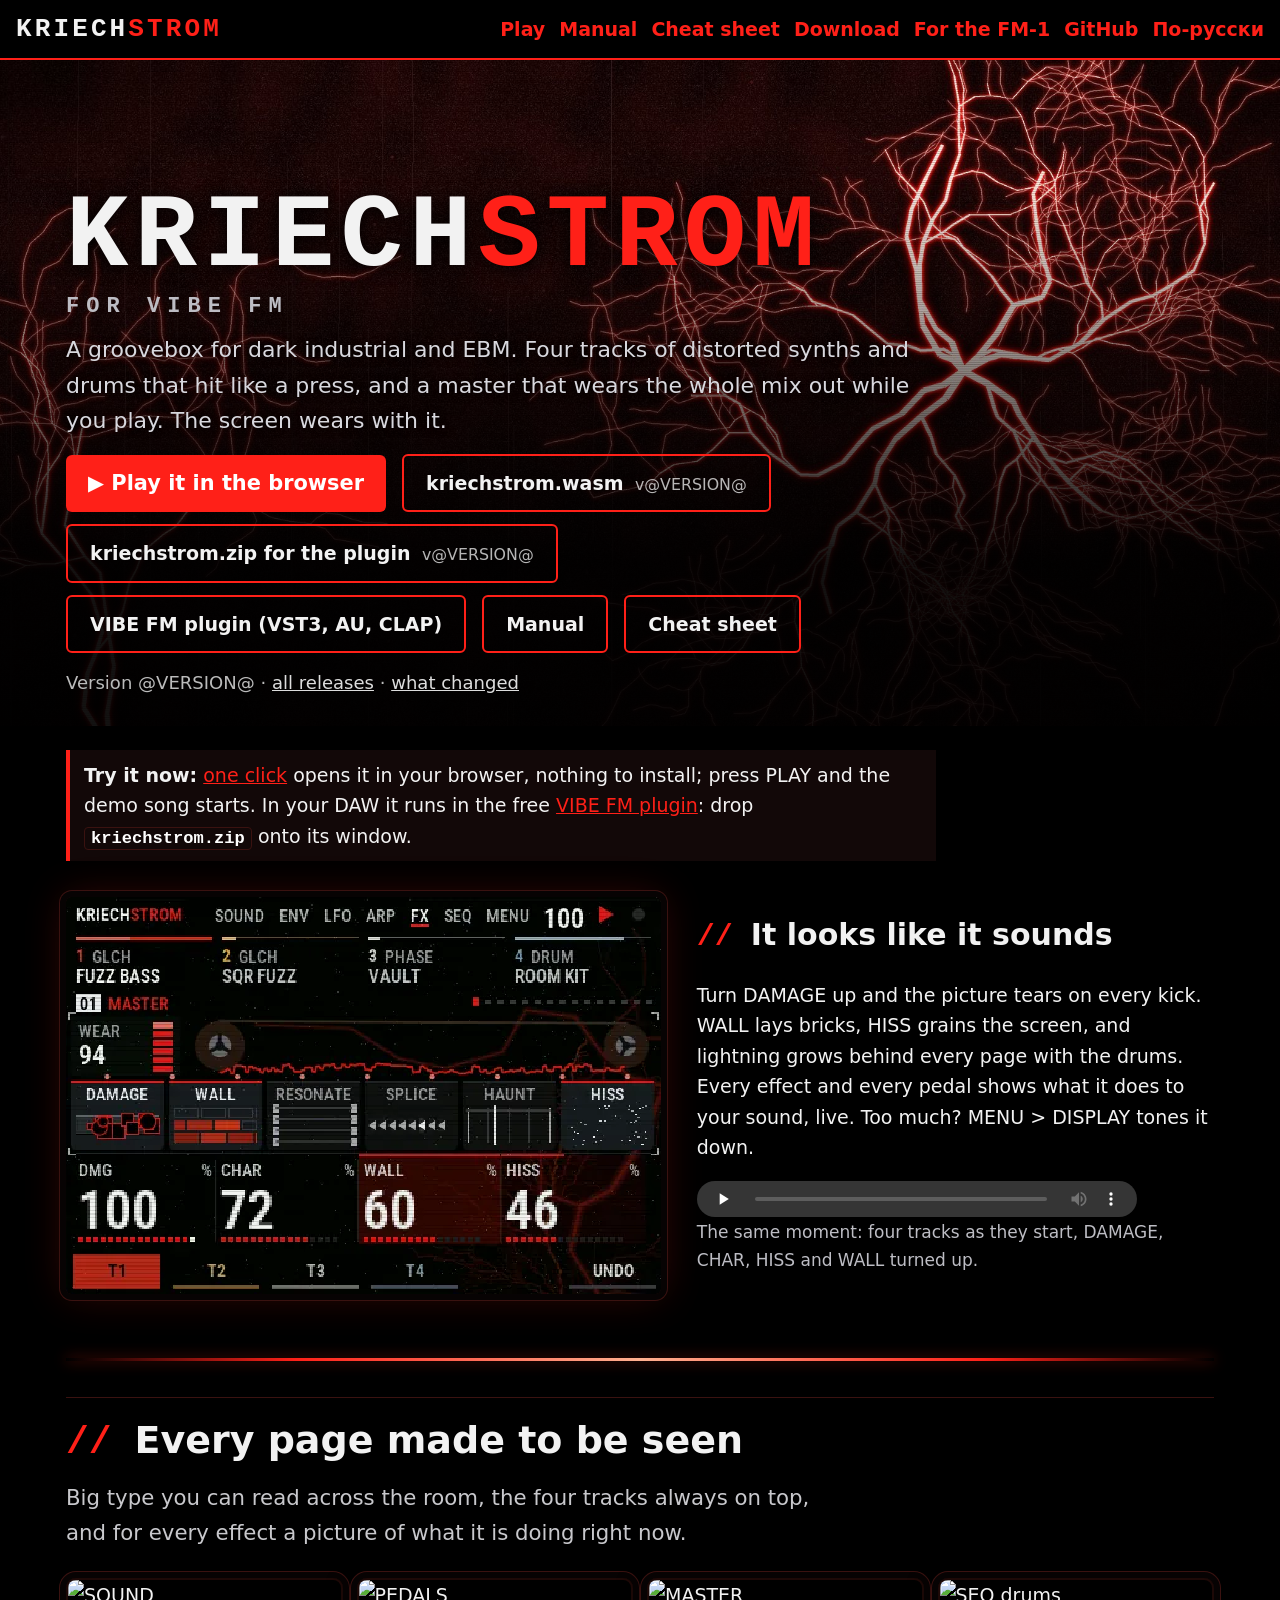
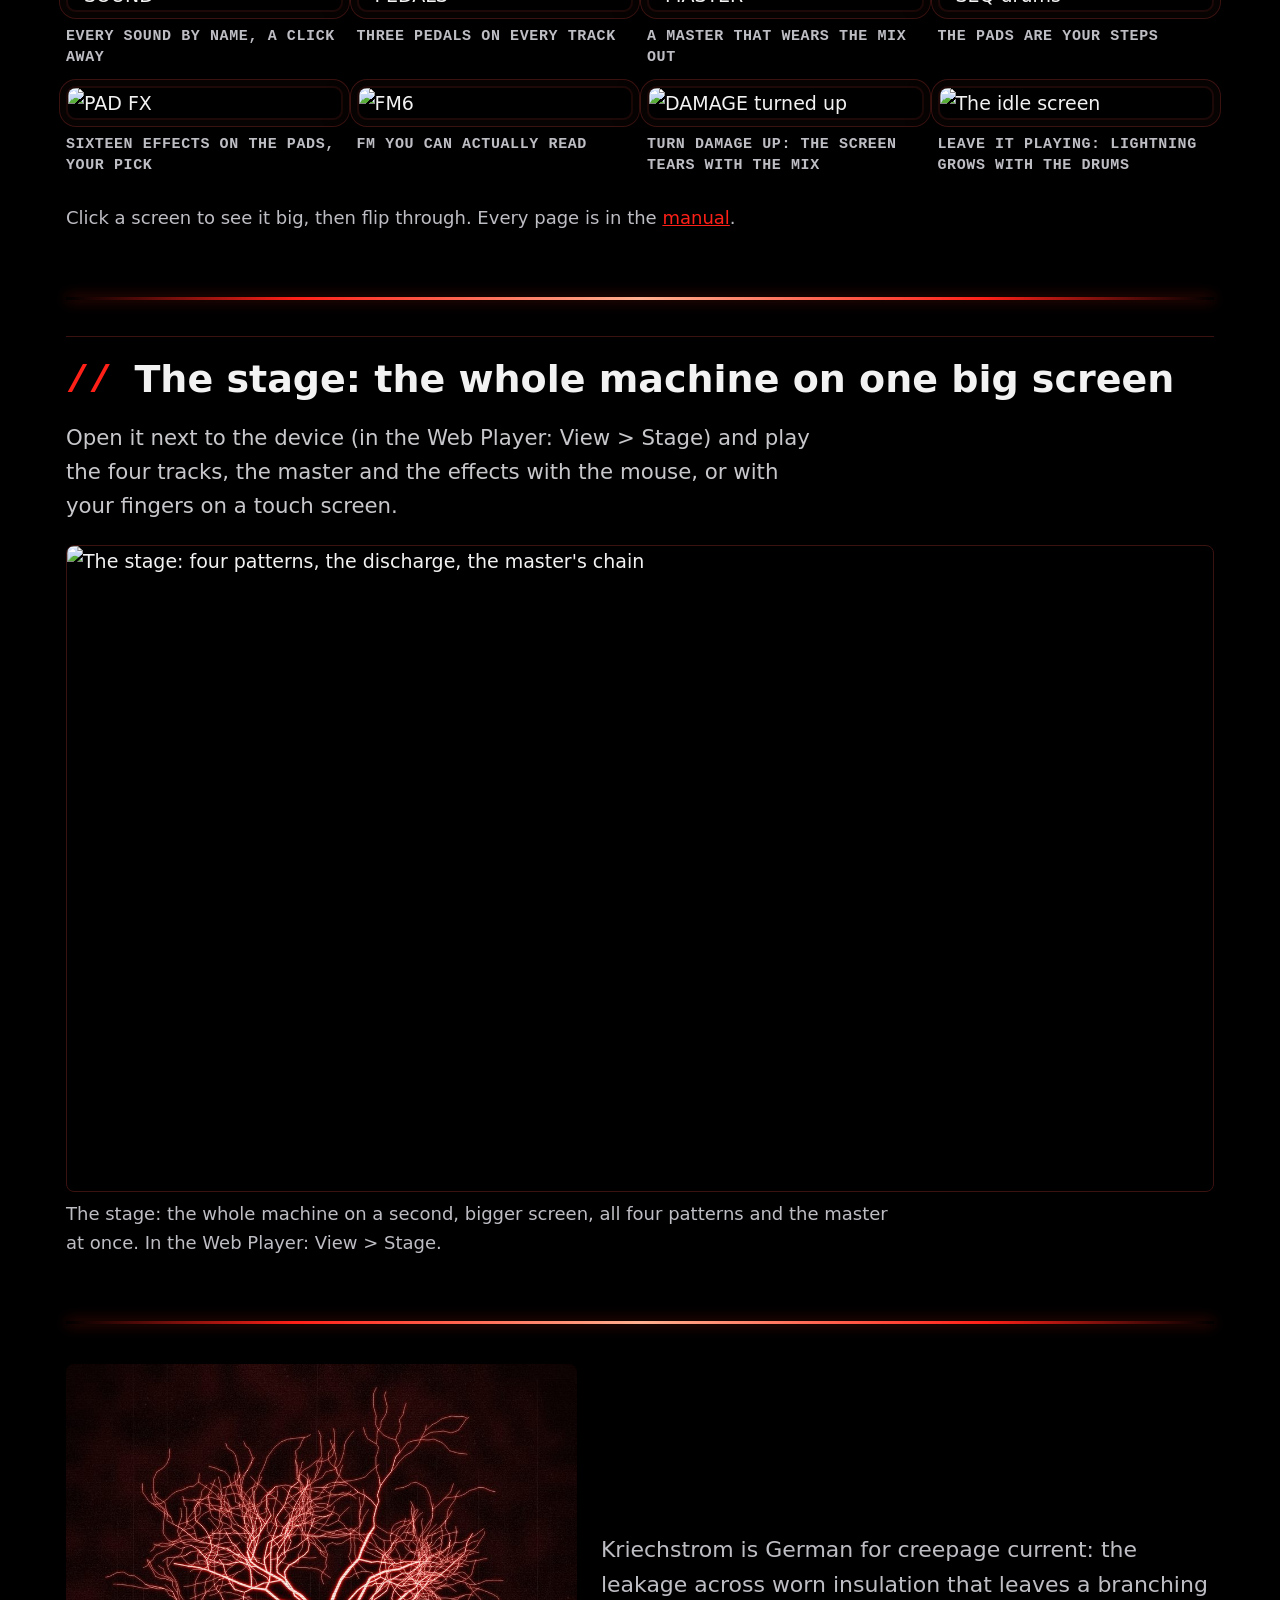
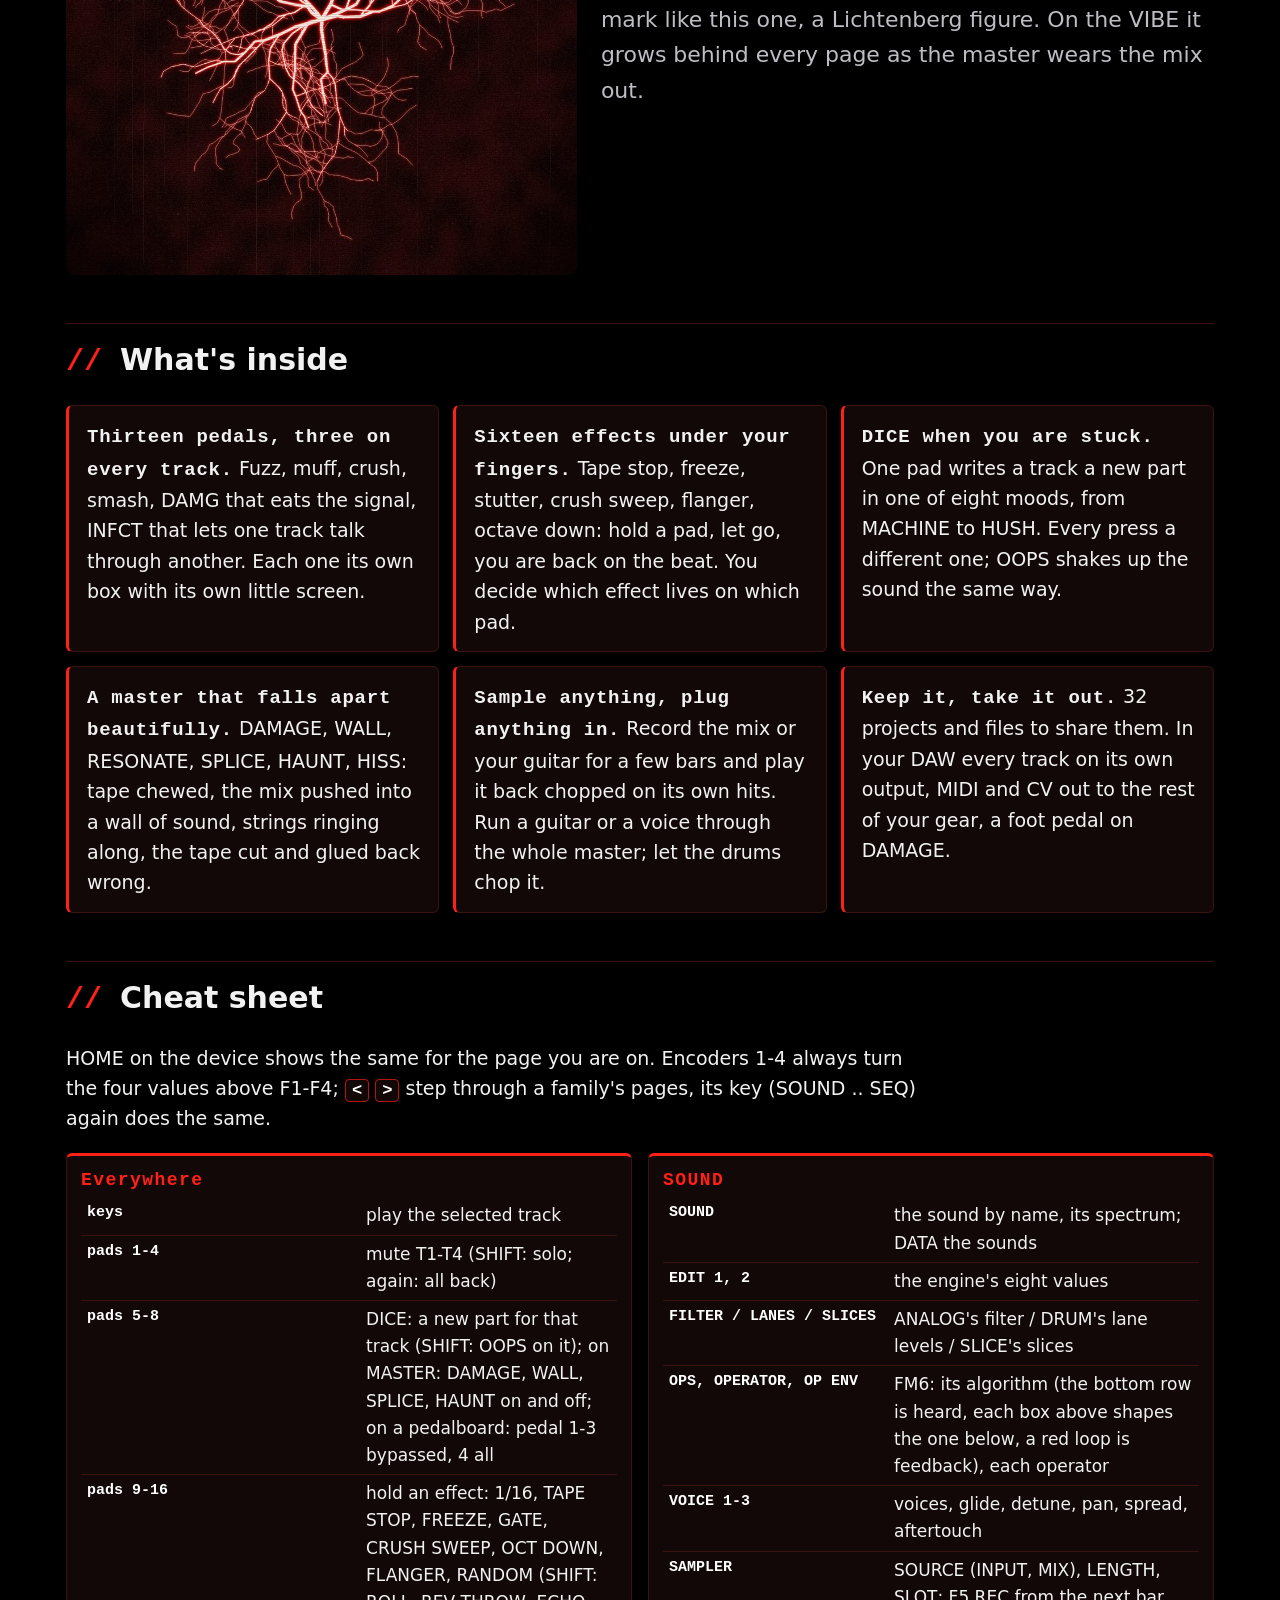
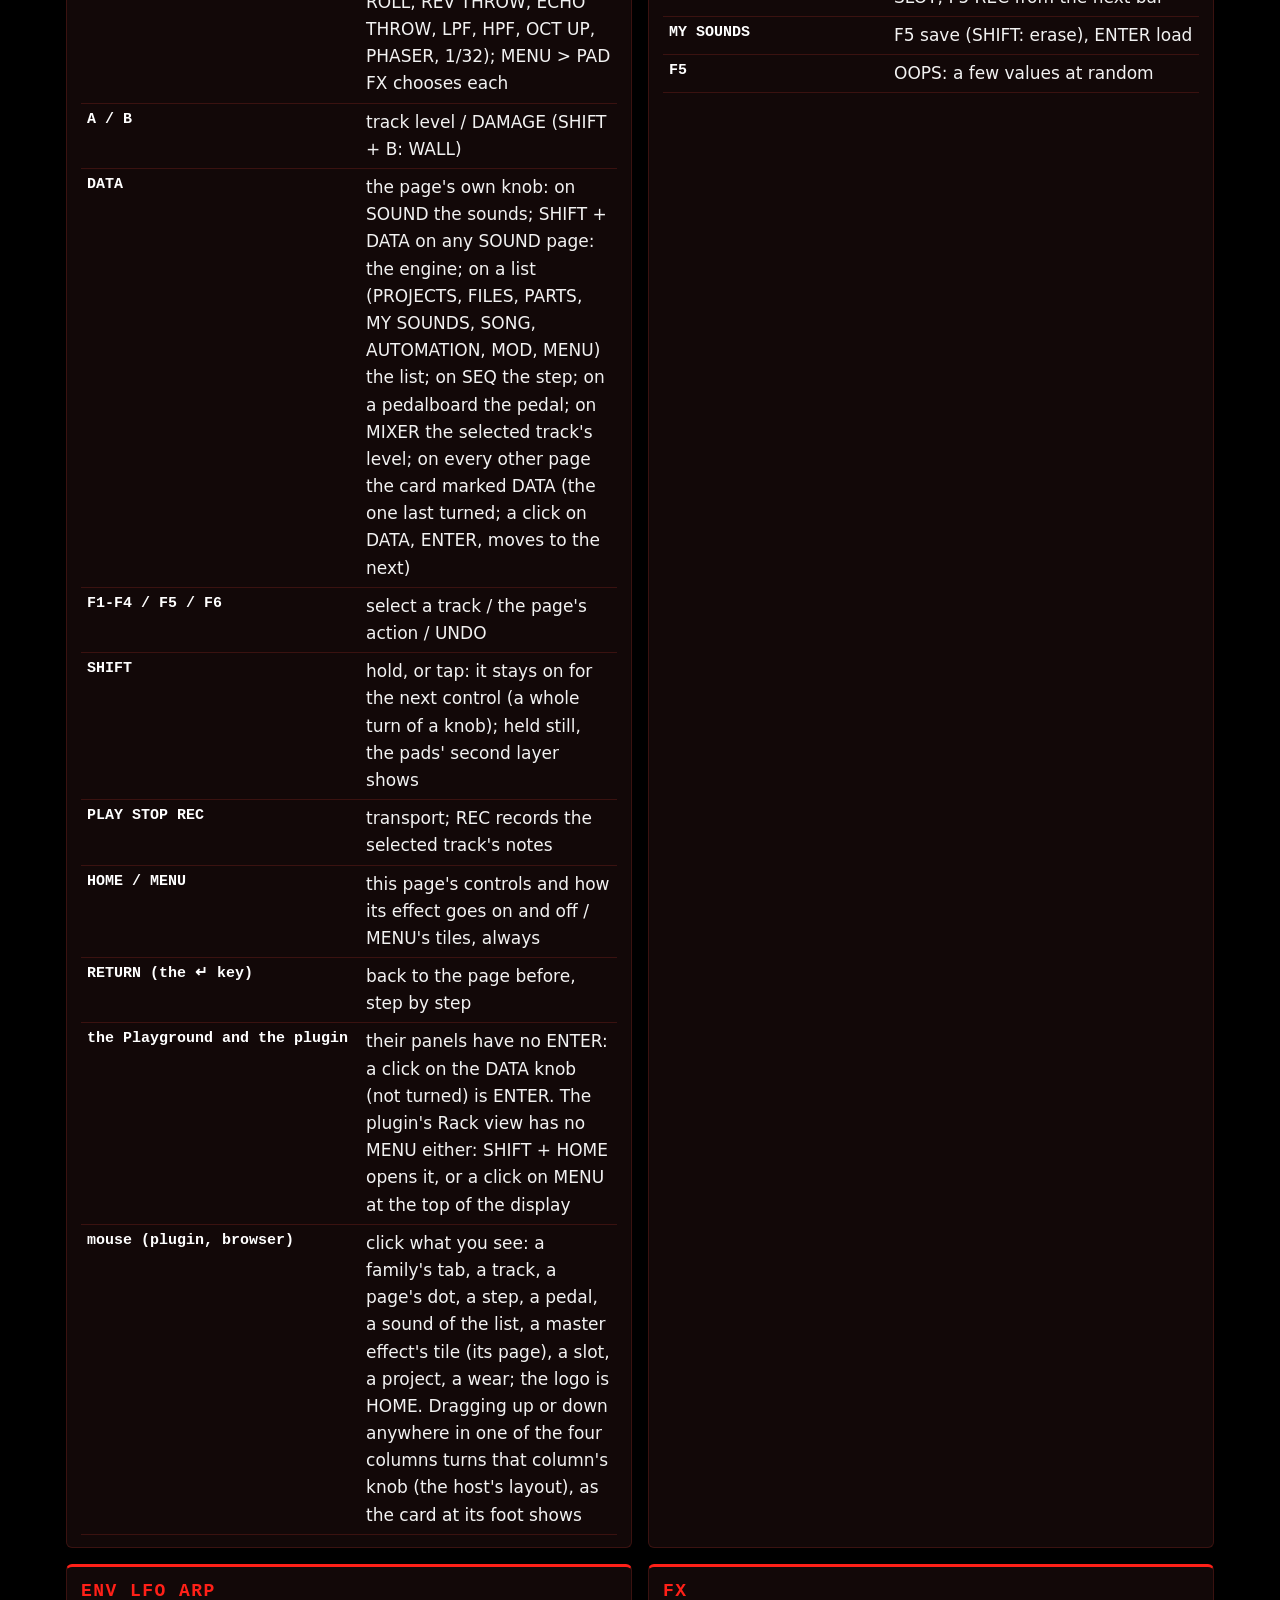
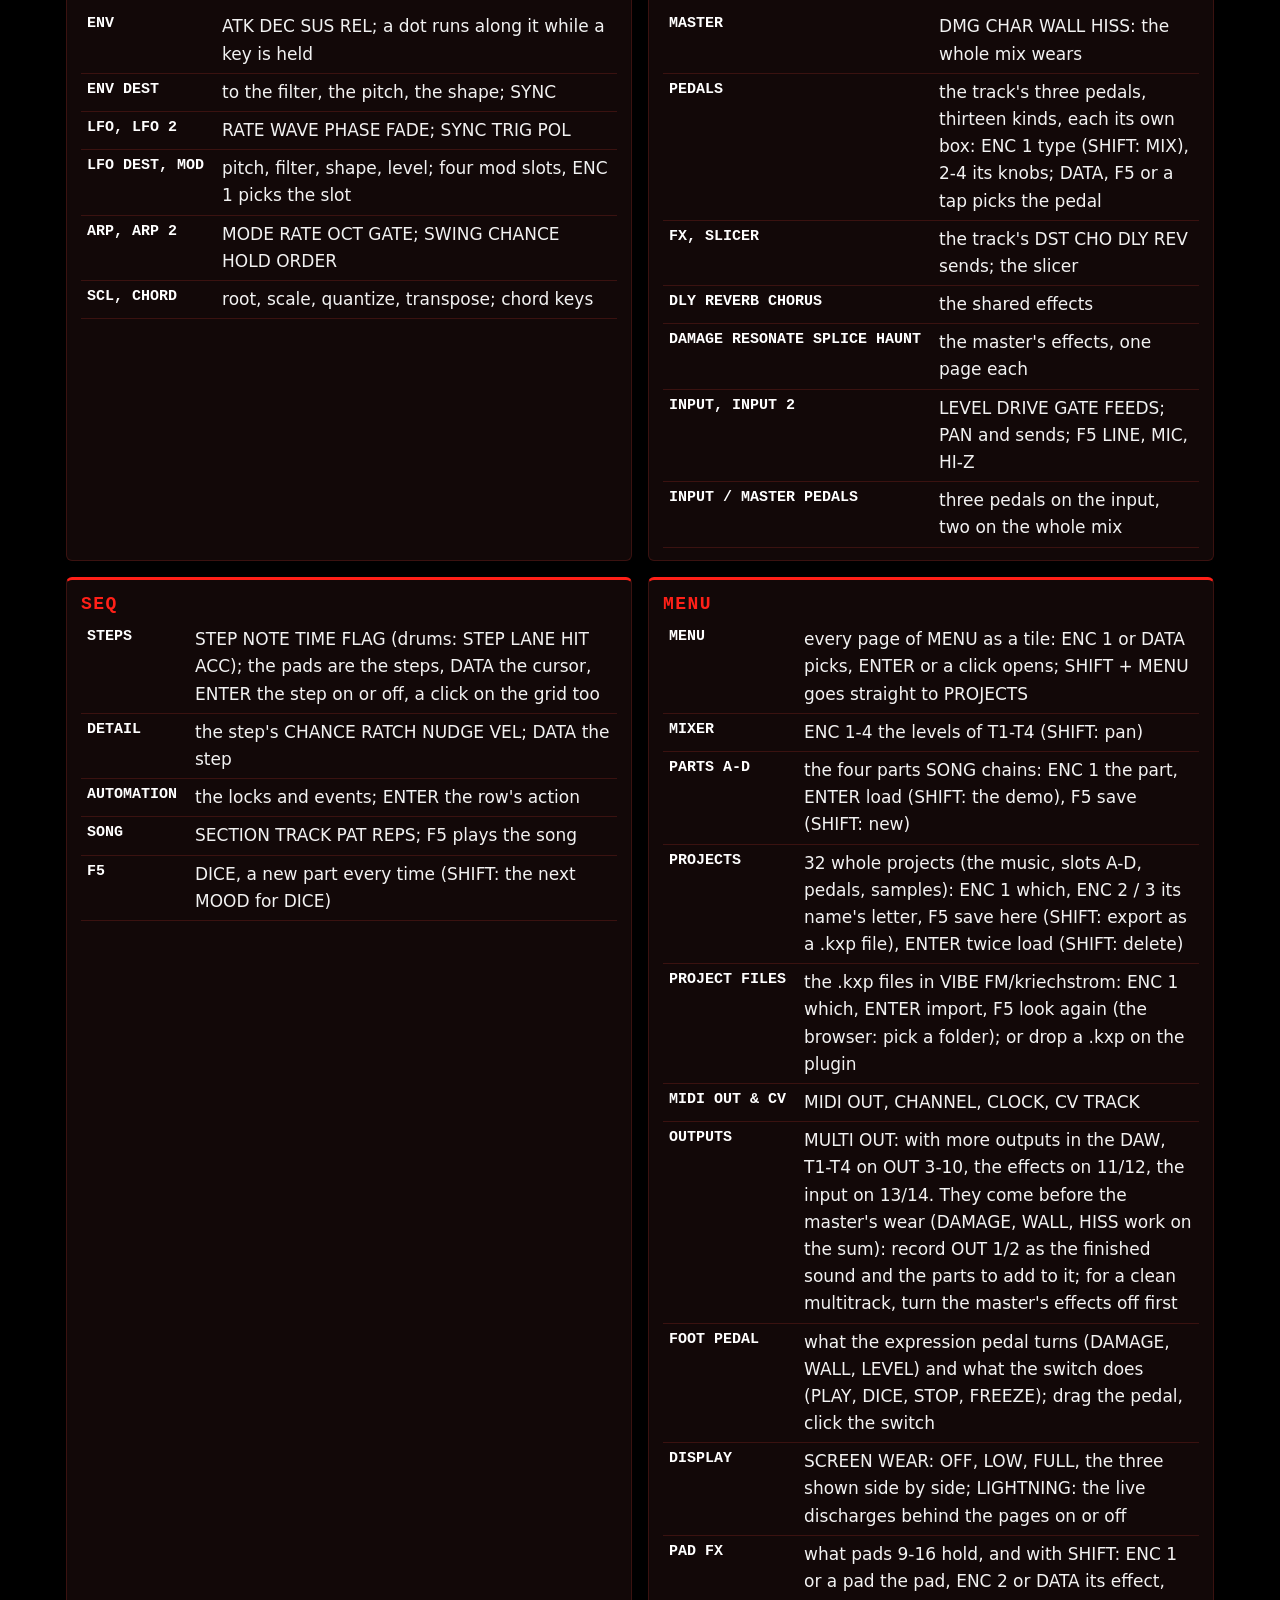
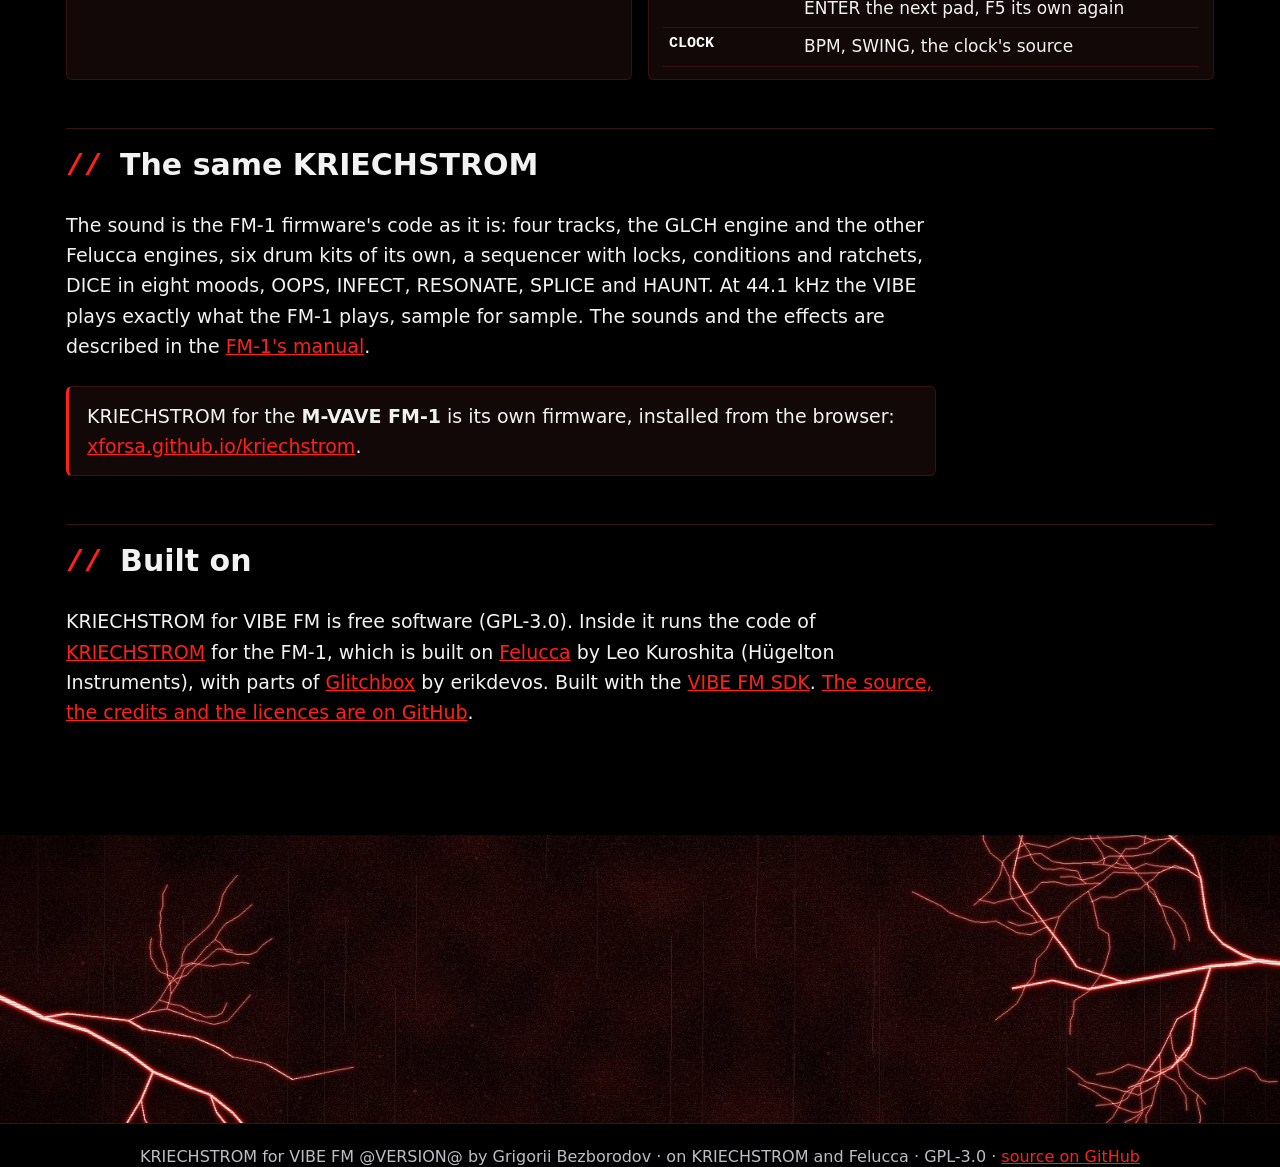
==== commit 73365d7b: "The site: a heading and a strip of current between the blocks, the screens four and four" ====
--- a/site/index.html
+++ b/site/index.html
@@ -46,6 +46,10 @@
   </div>
 </div>
 
+<hr class="rule">
+<h2 class="sec">Every page made to be seen</h2>
+<p class="intro">Big type you can read across the room, the four tracks always on top, and for every effect a picture of
+what it is doing right now.</p>
 <div class="shots reveal">
   <figure><img src="shots/sound.png" alt="SOUND" loading="lazy"><figcaption>Every sound by name, a click away</figcaption></figure>
   <figure><img src="shots/pedals.png" alt="PEDALS" loading="lazy"><figcaption>Three pedals on every track</figcaption></figure>
@@ -58,10 +62,15 @@
 </div>
 <p class="cap">Click a screen to see it big, then flip through. Every page is in the <a href="manual/en.html">manual</a>.</p>
 
-<img class="wide reveal" src="shots/stage.png" alt="The stage: four patterns, the discharge, the master's chain" width="960" height="540" loading="lazy">
+<hr class="rule">
+<h2 class="sec">The stage: the whole machine on one big screen</h2>
+<p class="intro">Open it next to the device (in the Web Player: View &gt; Stage) and play the four tracks, the master
+and the effects with the mouse, or with your fingers on a touch screen.</p>
+<img class="wide reveal" src="shots/stage.png" alt="The stage: four patterns, the discharge, the master's chain" width="1280" height="720" loading="lazy">
 <p class="cap">The stage: the whole machine on a second, bigger screen, all four patterns and the master at once. In the
 Web Player: View &gt; Stage.</p>
 
+<hr class="rule">
 <div class="split fig reveal"><img src="media/figure.jpg" alt="A Lichtenberg figure" width="900" height="900" loading="lazy">
 <p class="lead">Kriechstrom is German for creepage current: the leakage across worn insulation that leaves a branching
 mark like this one, a Lichtenberg figure. On the VIBE it grows behind every page as the master wears the mix out.</p></div>
--- a/site/style.css
+++ b/site/style.css
@@ -256,3 +256,10 @@
 .lb-nav:hover { background: var(--red); }
 .lb-prev { left: 10px; } .lb-next { right: 10px; }
 @media (max-width: 600px) { .lb-nav { width: 40px; height: 64px; font-size: 40px; } }
+/* between the blocks: a strip of current, then the block's heading and a line on it */
+hr.rule { border: 0; height: 3px; margin: 64px 0 36px; background: linear-gradient(90deg, transparent, var(--red) 20%, #ffb090 50%, var(--red) 80%, transparent);
+  box-shadow: 0 0 14px rgba(230, 36, 20, .55); }
+h2.sec { margin: 0 0 8px; font-size: 2em; }
+p.intro { margin: 0 0 22px; font-size: 1.12em; color: #c8c8cc; max-width: 760px; }
+.shots { grid-template-columns: repeat(4, 1fr); gap: 18px 14px; }   /* (eight screens: four and four) */
+@media (max-width: 900px) { .shots { grid-template-columns: repeat(2, 1fr); } }
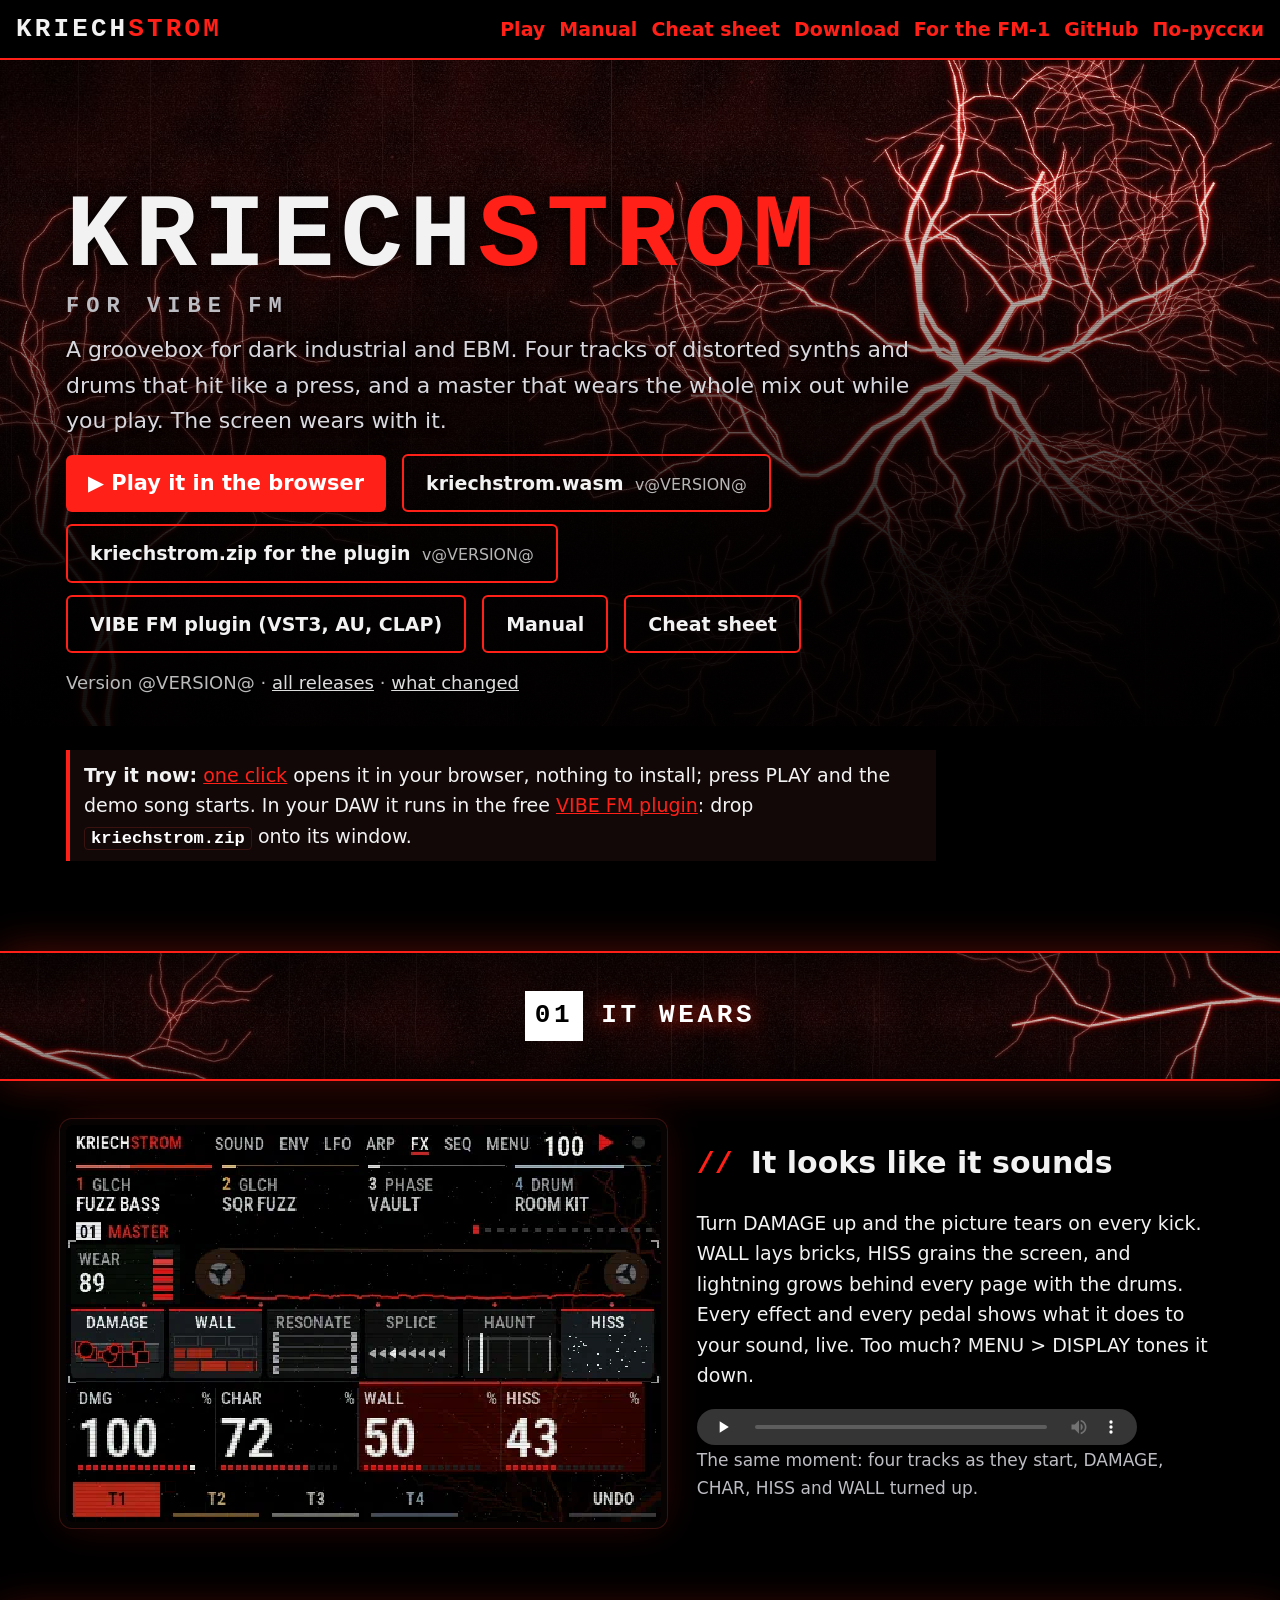
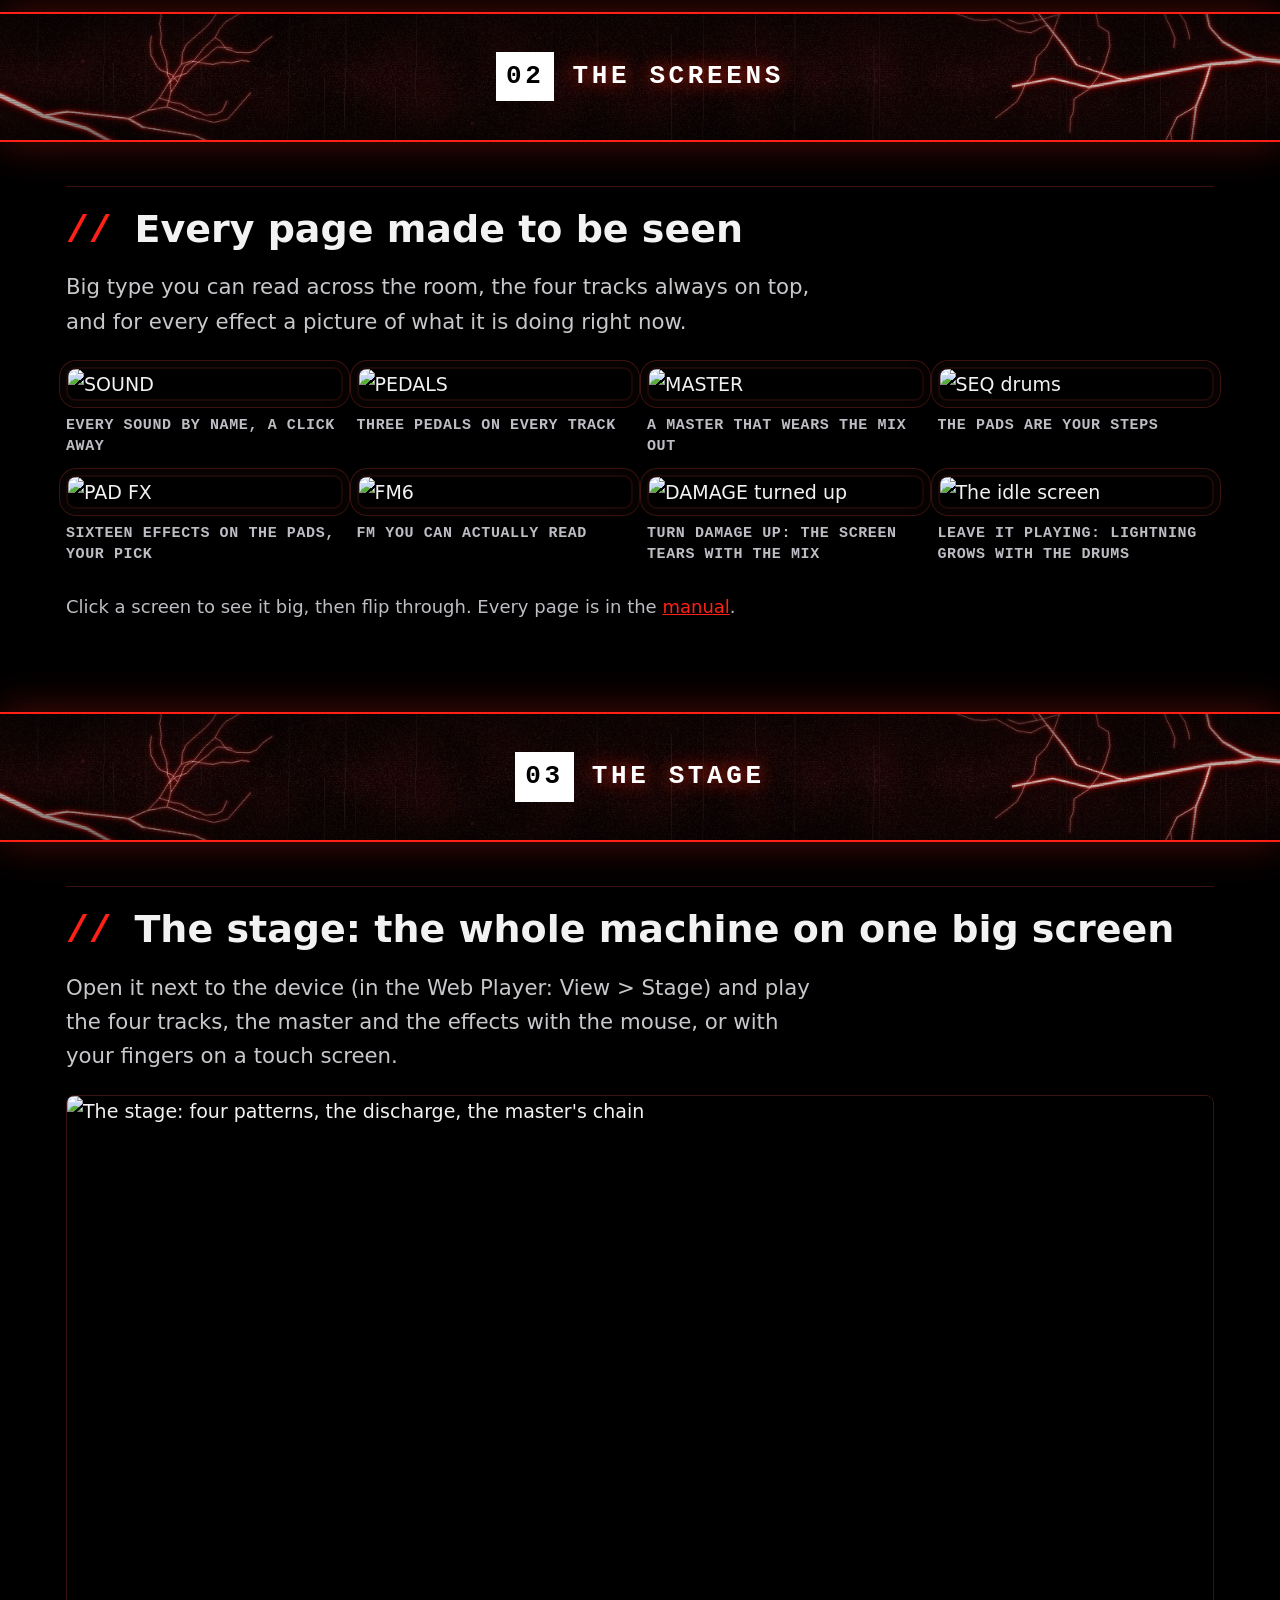
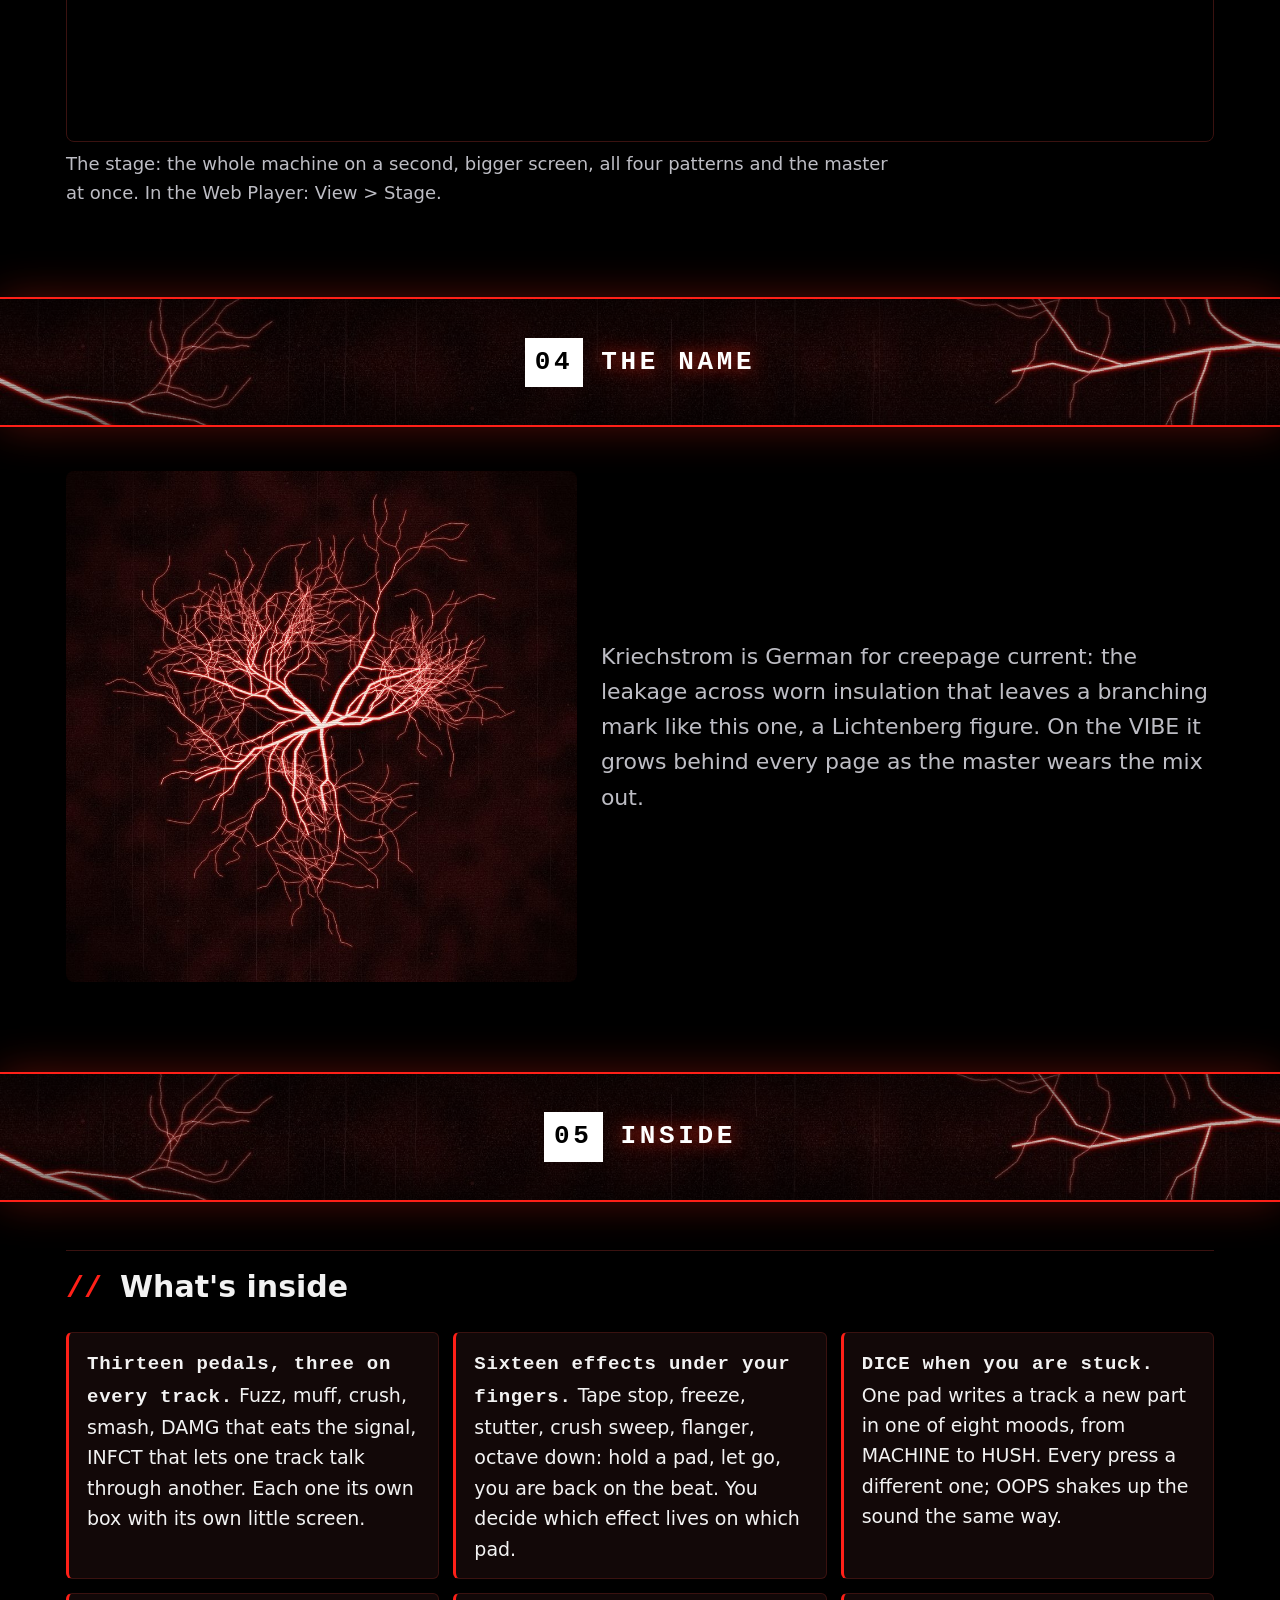
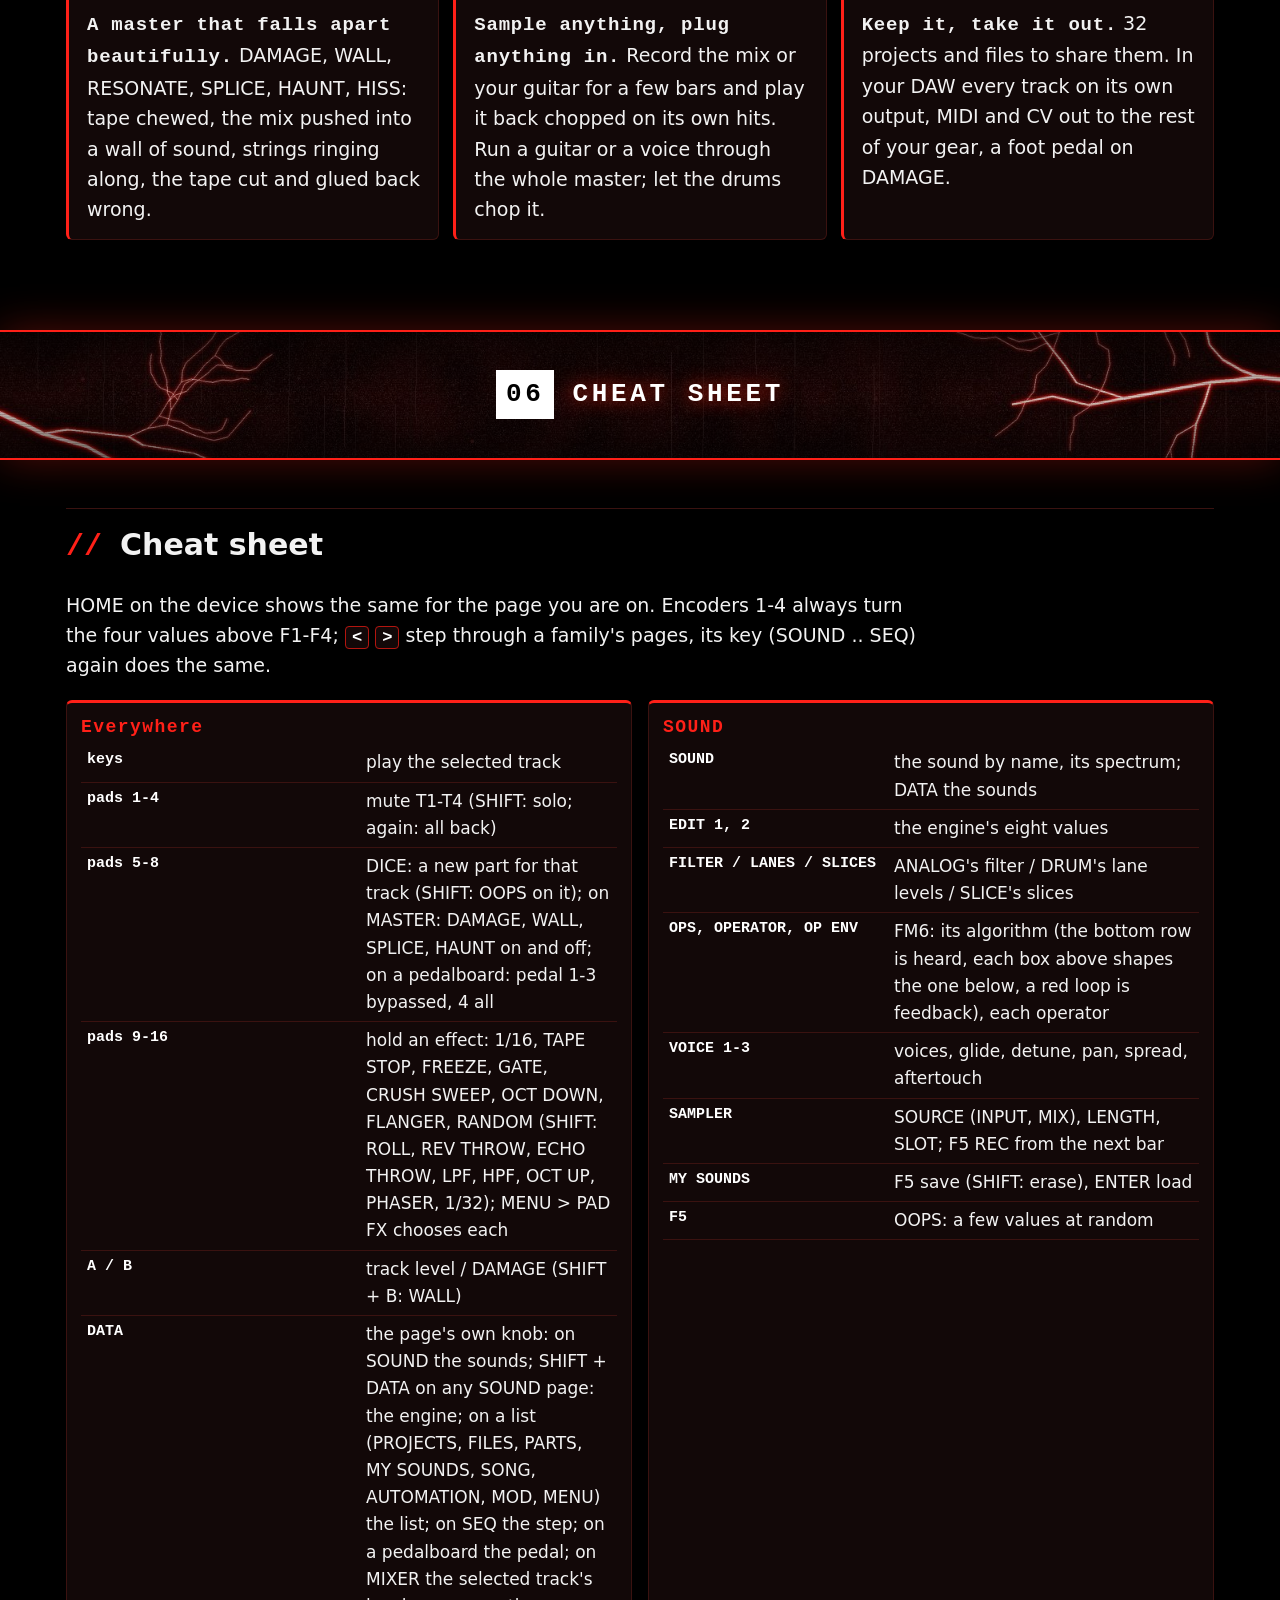
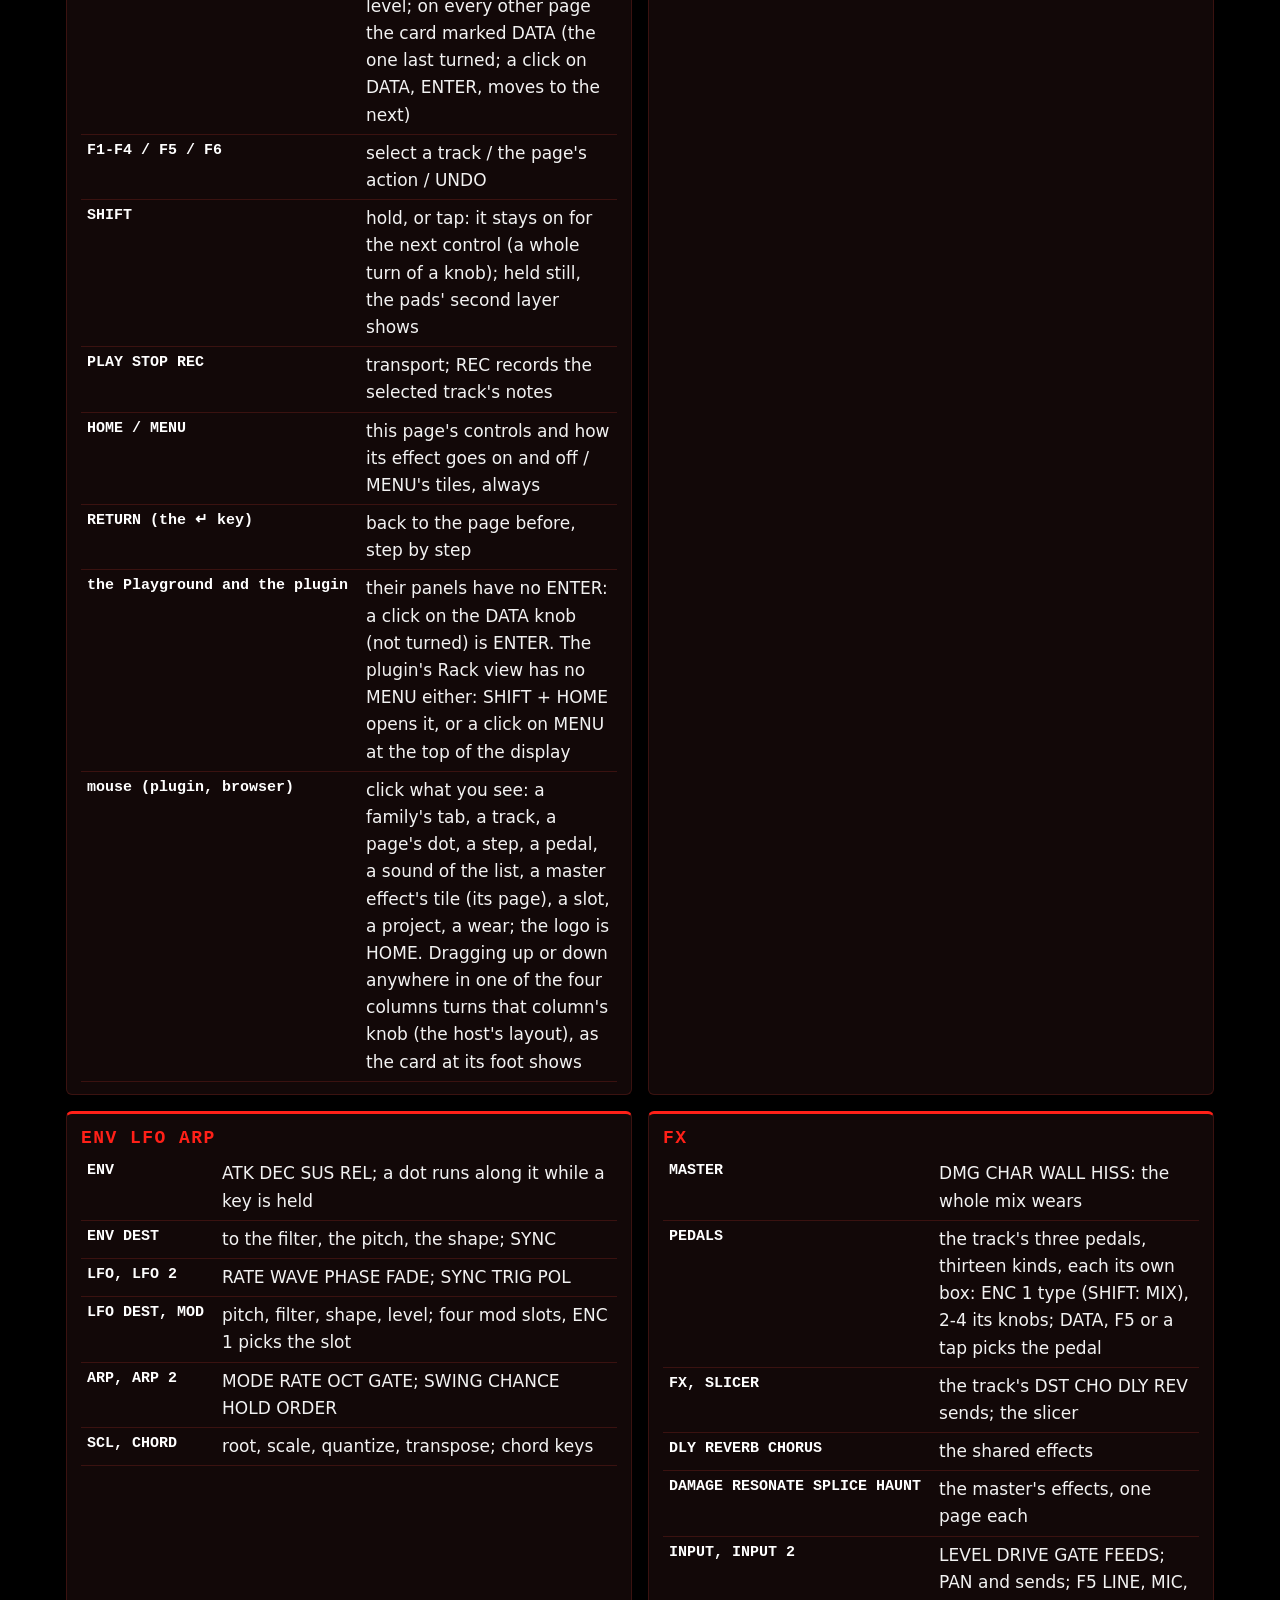
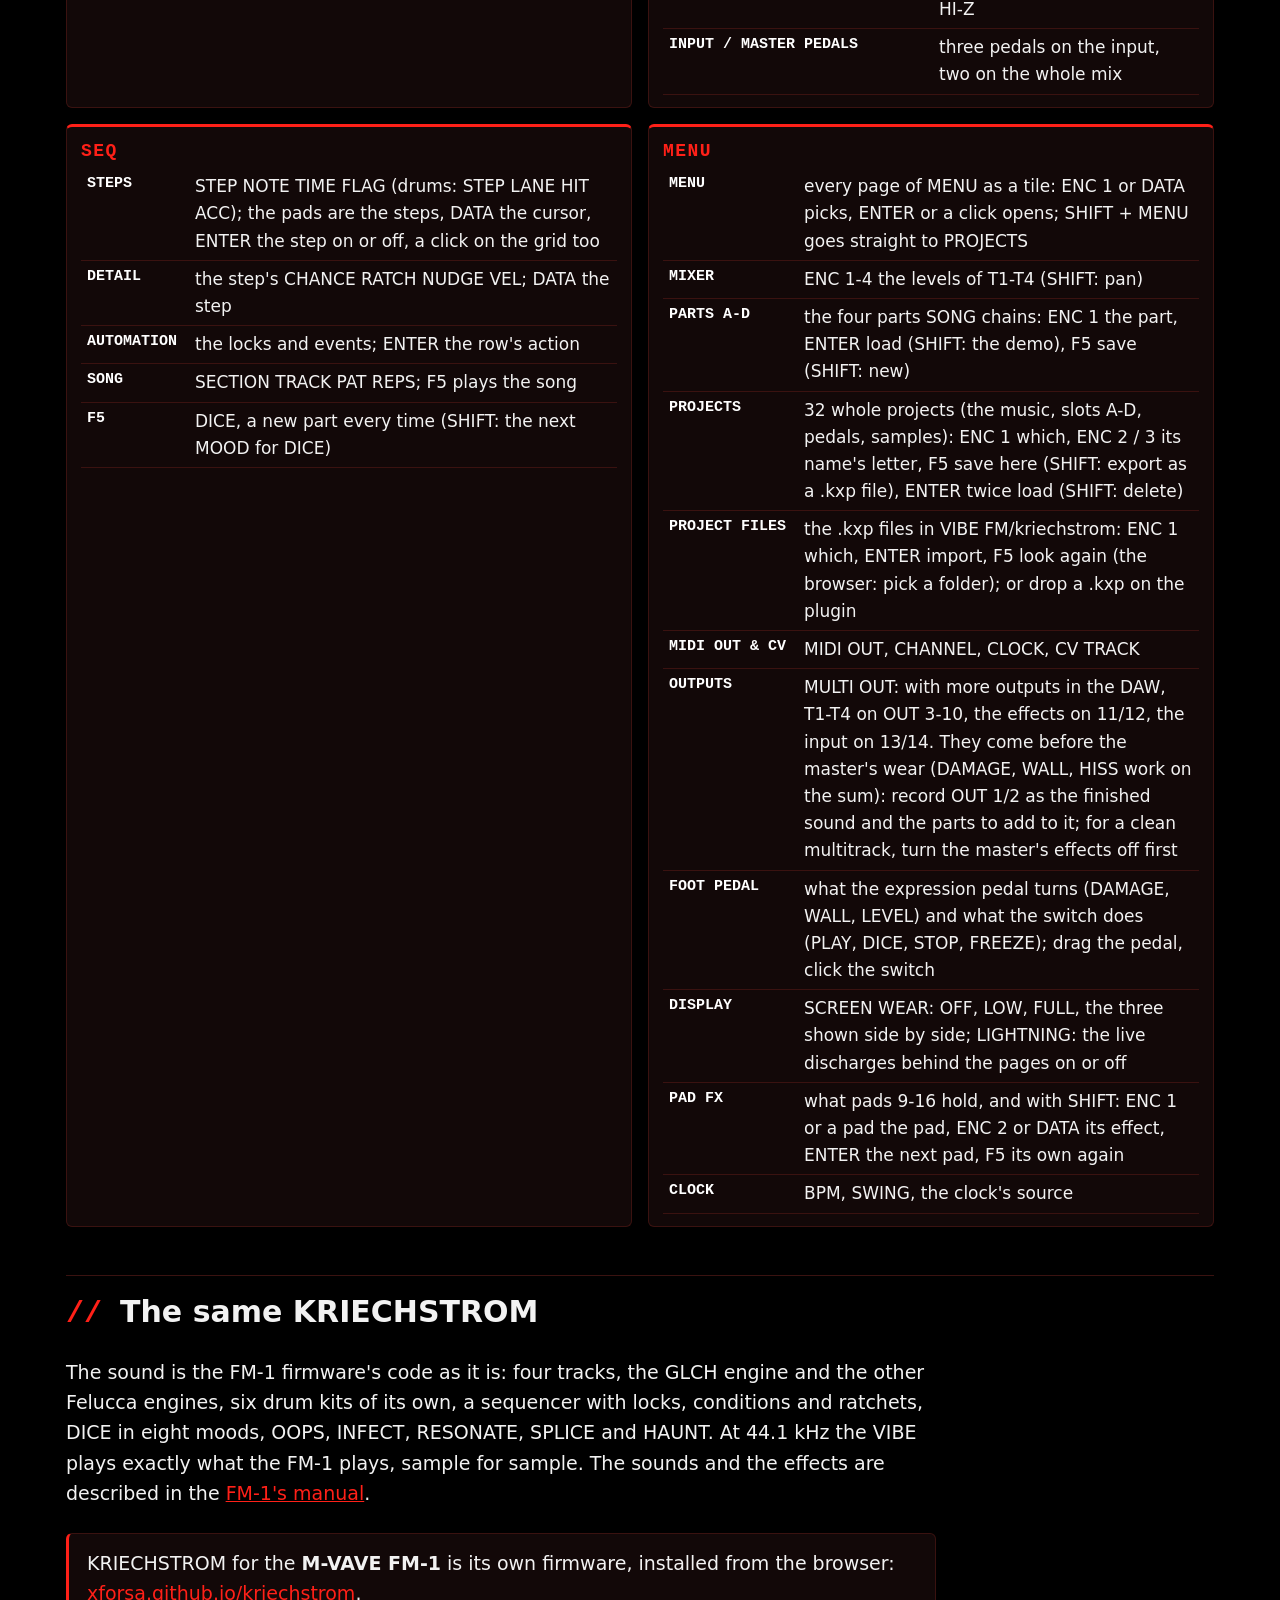
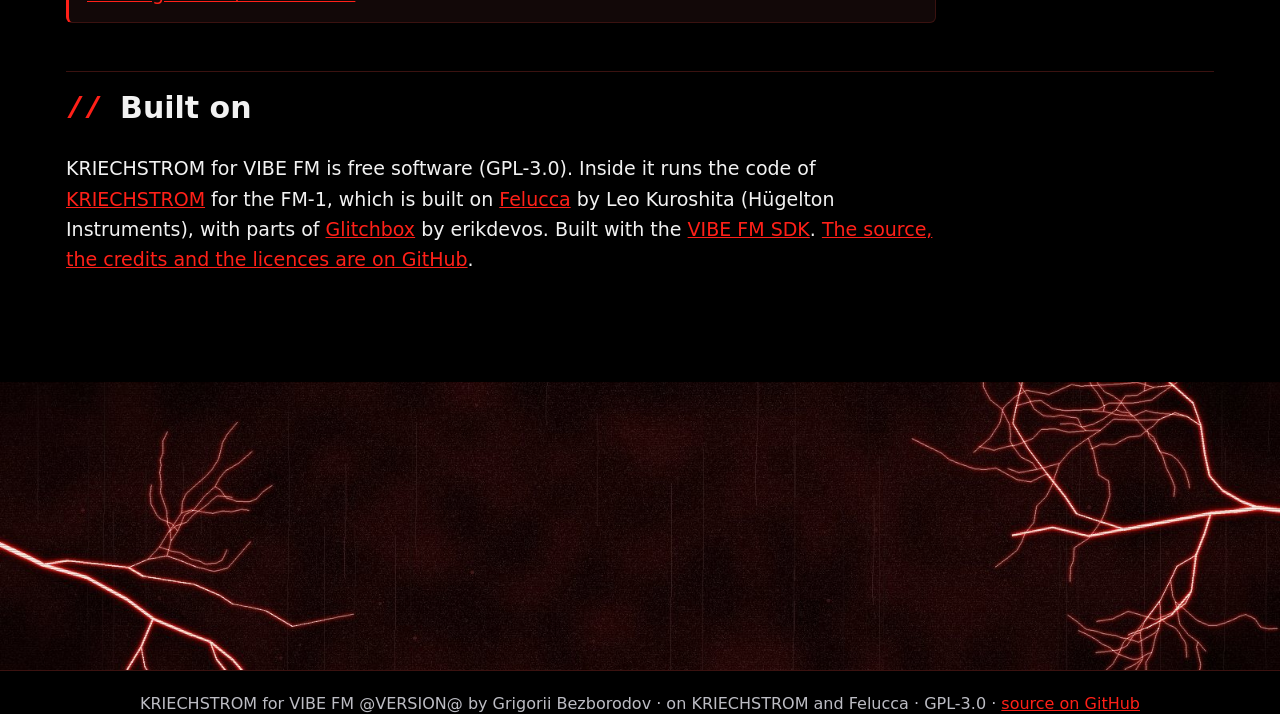
==== commit 2ef87246: "0.5.13: the stage anew, in its gloom, with each track's DICE, mute and level, the tempo and the MOOD" ====
--- a/site/index.html
+++ b/site/index.html
@@ -34,6 +34,7 @@
 your browser, nothing to install; press PLAY and the demo song starts. In your DAW it runs in the free
 <a href="https://thefirmwarehub.com/convert/#plugdl">VIBE FM plugin</a>: drop <code>kriechstrom.zip</code> onto its window.</p>
 
+<div class="cut" aria-hidden="true"><span class="cut-n">01</span><span class="cut-t">IT WEARS</span></div>
 <div class="split wear">
   <img class="screen" src="media/wear.webp" alt="The VIBE's display while DAMAGE, CHAR, HISS and WALL are turned up" width="480" height="320" loading="lazy">
   <div>
@@ -46,7 +47,7 @@
   </div>
 </div>
 
-<hr class="rule">
+<div class="cut" aria-hidden="true"><span class="cut-n">02</span><span class="cut-t">THE SCREENS</span></div>
 <h2 class="sec">Every page made to be seen</h2>
 <p class="intro">Big type you can read across the room, the four tracks always on top, and for every effect a picture of
 what it is doing right now.</p>
@@ -62,7 +63,7 @@
 </div>
 <p class="cap">Click a screen to see it big, then flip through. Every page is in the <a href="manual/en.html">manual</a>.</p>
 
-<hr class="rule">
+<div class="cut" aria-hidden="true"><span class="cut-n">03</span><span class="cut-t">THE STAGE</span></div>
 <h2 class="sec">The stage: the whole machine on one big screen</h2>
 <p class="intro">Open it next to the device (in the Web Player: View &gt; Stage) and play the four tracks, the master
 and the effects with the mouse, or with your fingers on a touch screen.</p>
@@ -70,11 +71,12 @@
 <p class="cap">The stage: the whole machine on a second, bigger screen, all four patterns and the master at once. In the
 Web Player: View &gt; Stage.</p>
 
-<hr class="rule">
+<div class="cut" aria-hidden="true"><span class="cut-n">04</span><span class="cut-t">THE NAME</span></div>
 <div class="split fig reveal"><img src="media/figure.jpg" alt="A Lichtenberg figure" width="900" height="900" loading="lazy">
 <p class="lead">Kriechstrom is German for creepage current: the leakage across worn insulation that leaves a branching
 mark like this one, a Lichtenberg figure. On the VIBE it grows behind every page as the master wears the mix out.</p></div>
 
+<div class="cut" aria-hidden="true"><span class="cut-n">05</span><span class="cut-t">INSIDE</span></div>
 <h2>What's inside</h2>
 <ul class="feats grid reveal">
   <li><b>Thirteen pedals, three on every track.</b> Fuzz, muff, crush, smash, DAMG that eats the signal, INFCT that
@@ -91,6 +93,7 @@
     and CV out to the rest of your gear, a foot pedal on DAMAGE.</li>
 </ul>
 
+<div class="cut" aria-hidden="true"><span class="cut-n">06</span><span class="cut-t">CHEAT SHEET</span></div>
 <h2 id="cheat">Cheat sheet</h2>
 <p>HOME on the device shows the same for the page you are on. Encoders 1-4 always turn the four values above F1-F4;
 <kbd>&lt;</kbd> <kbd>&gt;</kbd> step through a family's pages, its key (SOUND .. SEQ) again does the same.</p>
--- a/site/style.css
+++ b/site/style.css
@@ -263,3 +263,13 @@
 p.intro { margin: 0 0 22px; font-size: 1.12em; color: #c8c8cc; max-width: 760px; }
 .shots { grid-template-columns: repeat(4, 1fr); gap: 18px 14px; }   /* (eight screens: four and four) */
 @media (max-width: 900px) { .shots { grid-template-columns: repeat(2, 1fr); } }
+/* between the blocks: a full-width strip of current, the block's number and name on it, TE's way */
+.cut { position: relative; width: 100vw; margin: 90px 0 44px calc(50% - 50vw); height: 130px;
+  background: #000 url(media/band.jpg) center / cover no-repeat; border-top: 2px solid var(--red); border-bottom: 2px solid var(--red);
+  box-shadow: 0 0 40px rgba(230, 36, 20, .35); display: flex; align-items: center; justify-content: center; gap: 18px; }
+.cut::before { content: ""; position: absolute; inset: 0; background: linear-gradient(180deg, rgba(0,0,0,.55), rgba(0,0,0,.15) 50%, rgba(0,0,0,.55)); }
+.cut span { position: relative; font-family: "IBM Plex Mono", ui-monospace, monospace; letter-spacing: .14em; }
+.cut-n { background: #fff; color: #000; font-weight: 800; font-size: 26px; padding: 4px 10px; }
+.cut-t { color: #fff; font-weight: 800; font-size: 26px; text-shadow: 0 0 18px rgba(230,36,20,.9); }
+@media (max-width: 600px) { .cut { height: 90px; margin-top: 60px; } .cut-n, .cut-t { font-size: 18px; } }
+html, body { overflow-x: hidden; }   /* (the strips are as wide as the window) */
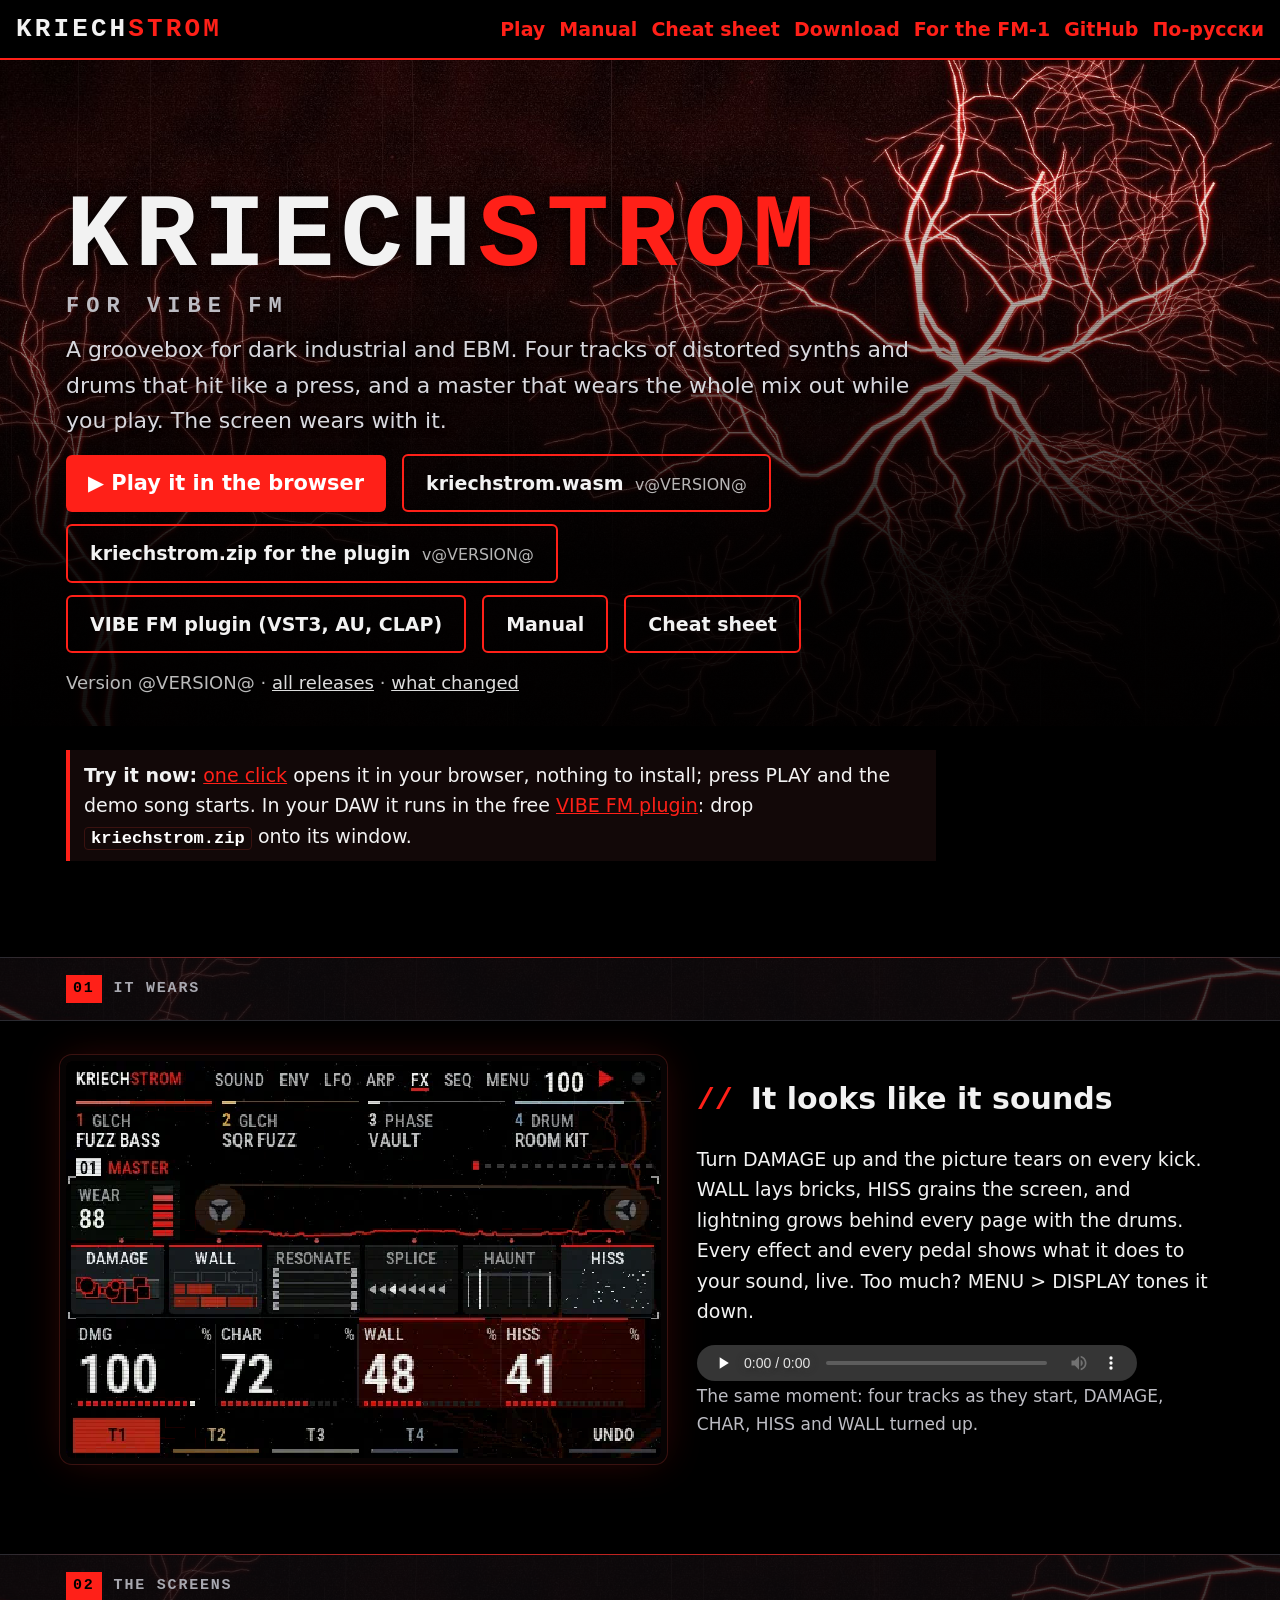
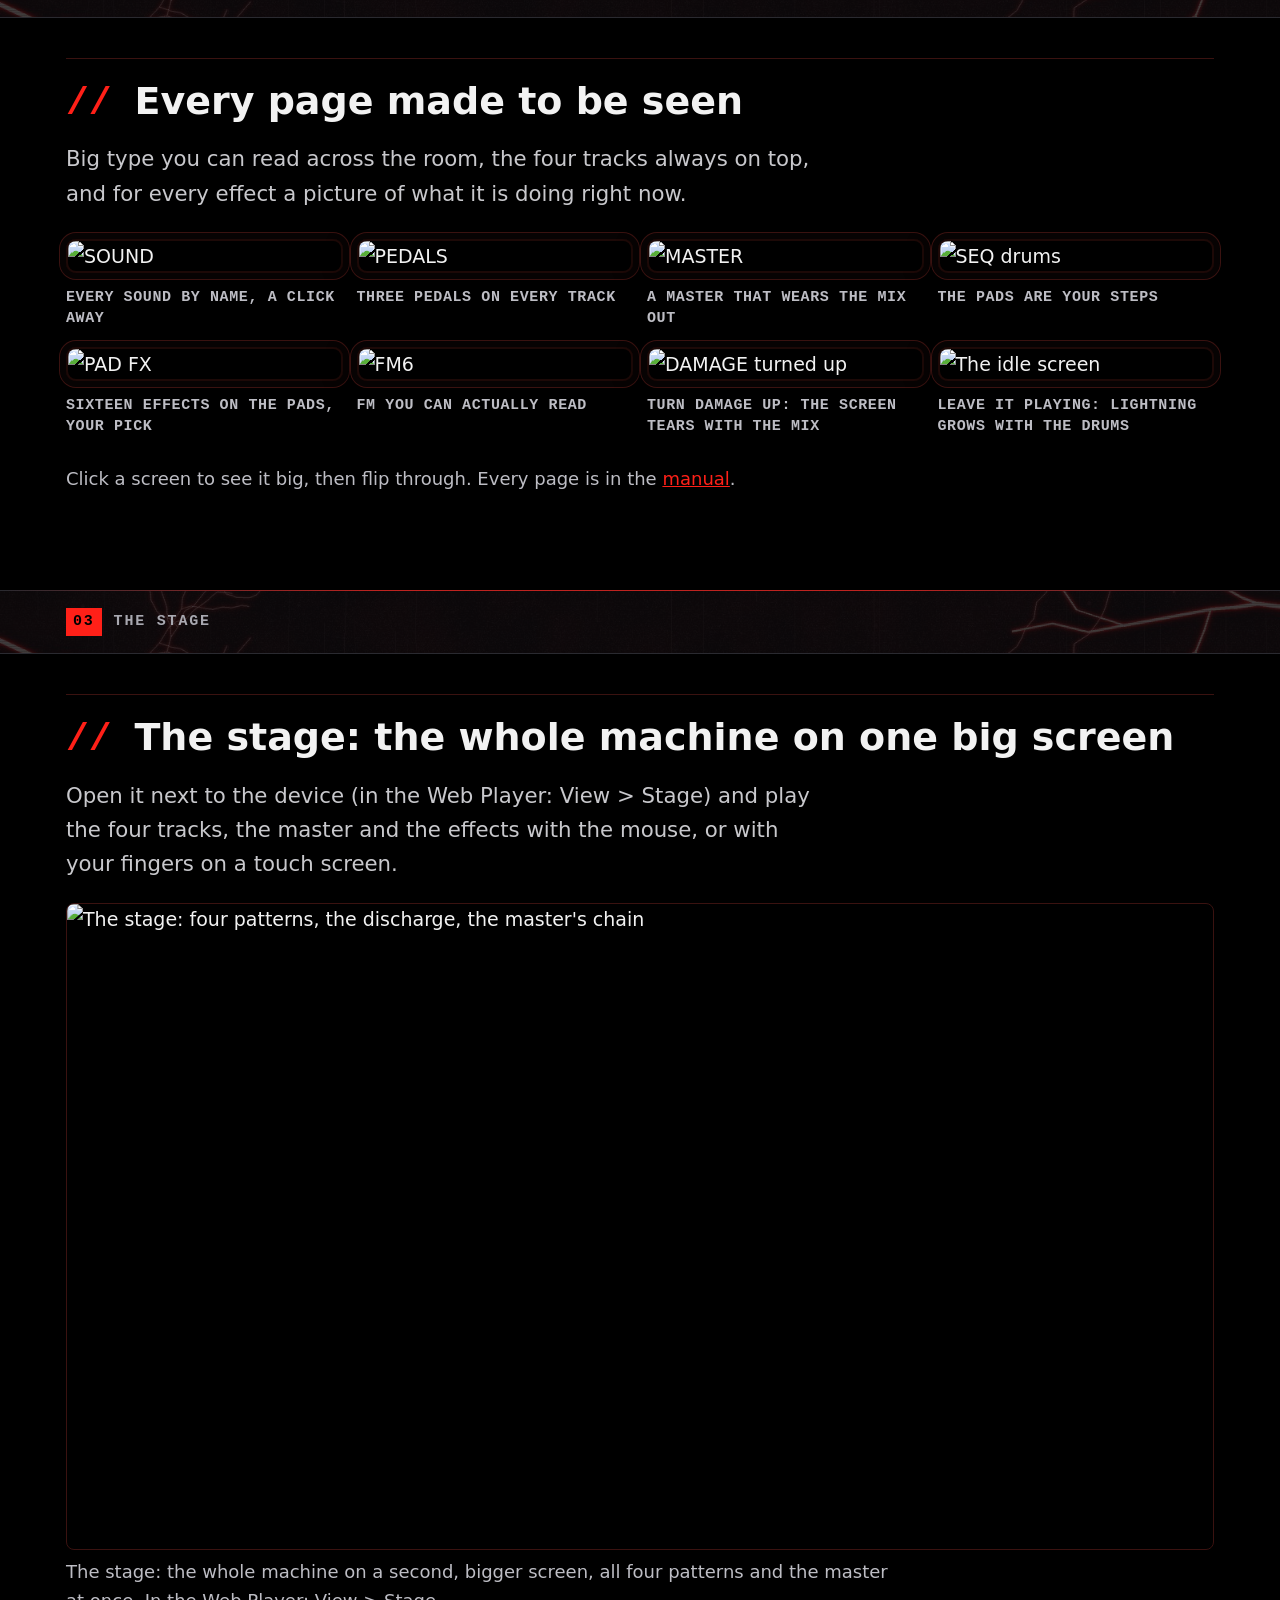
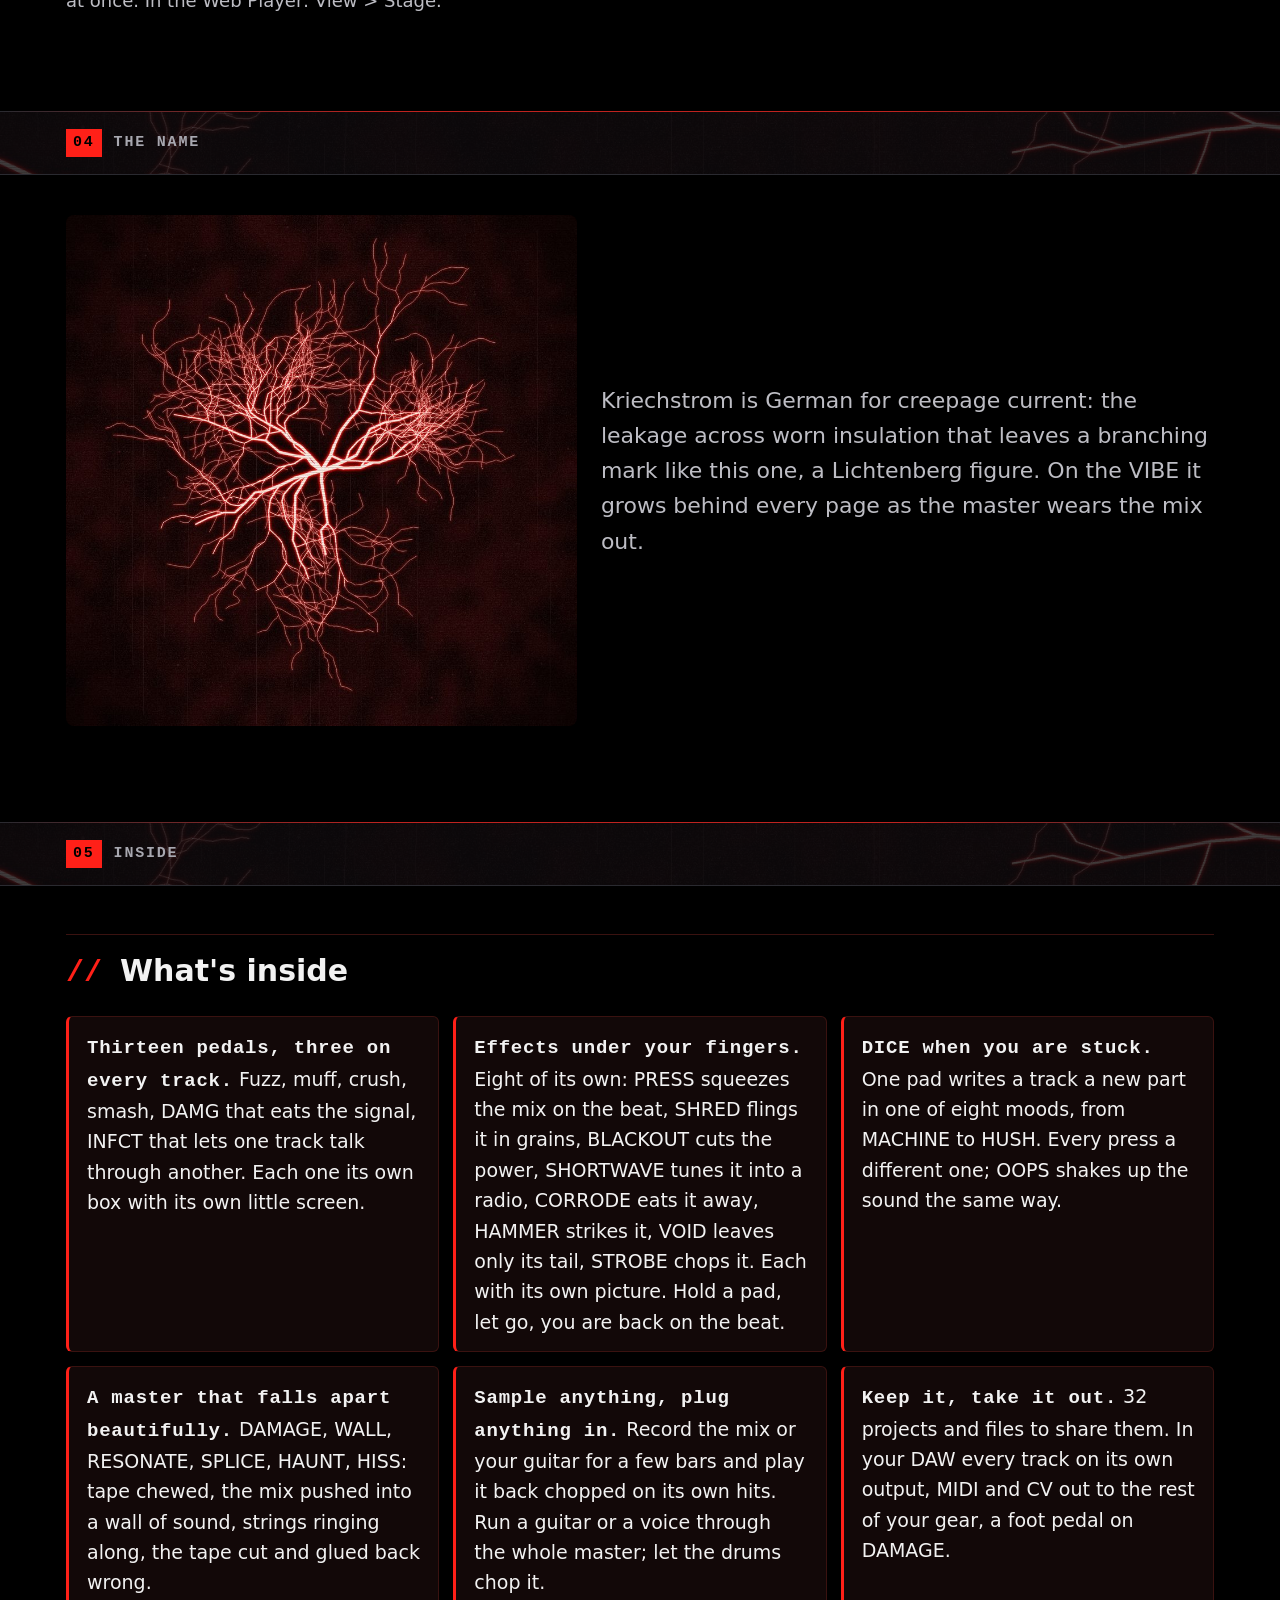
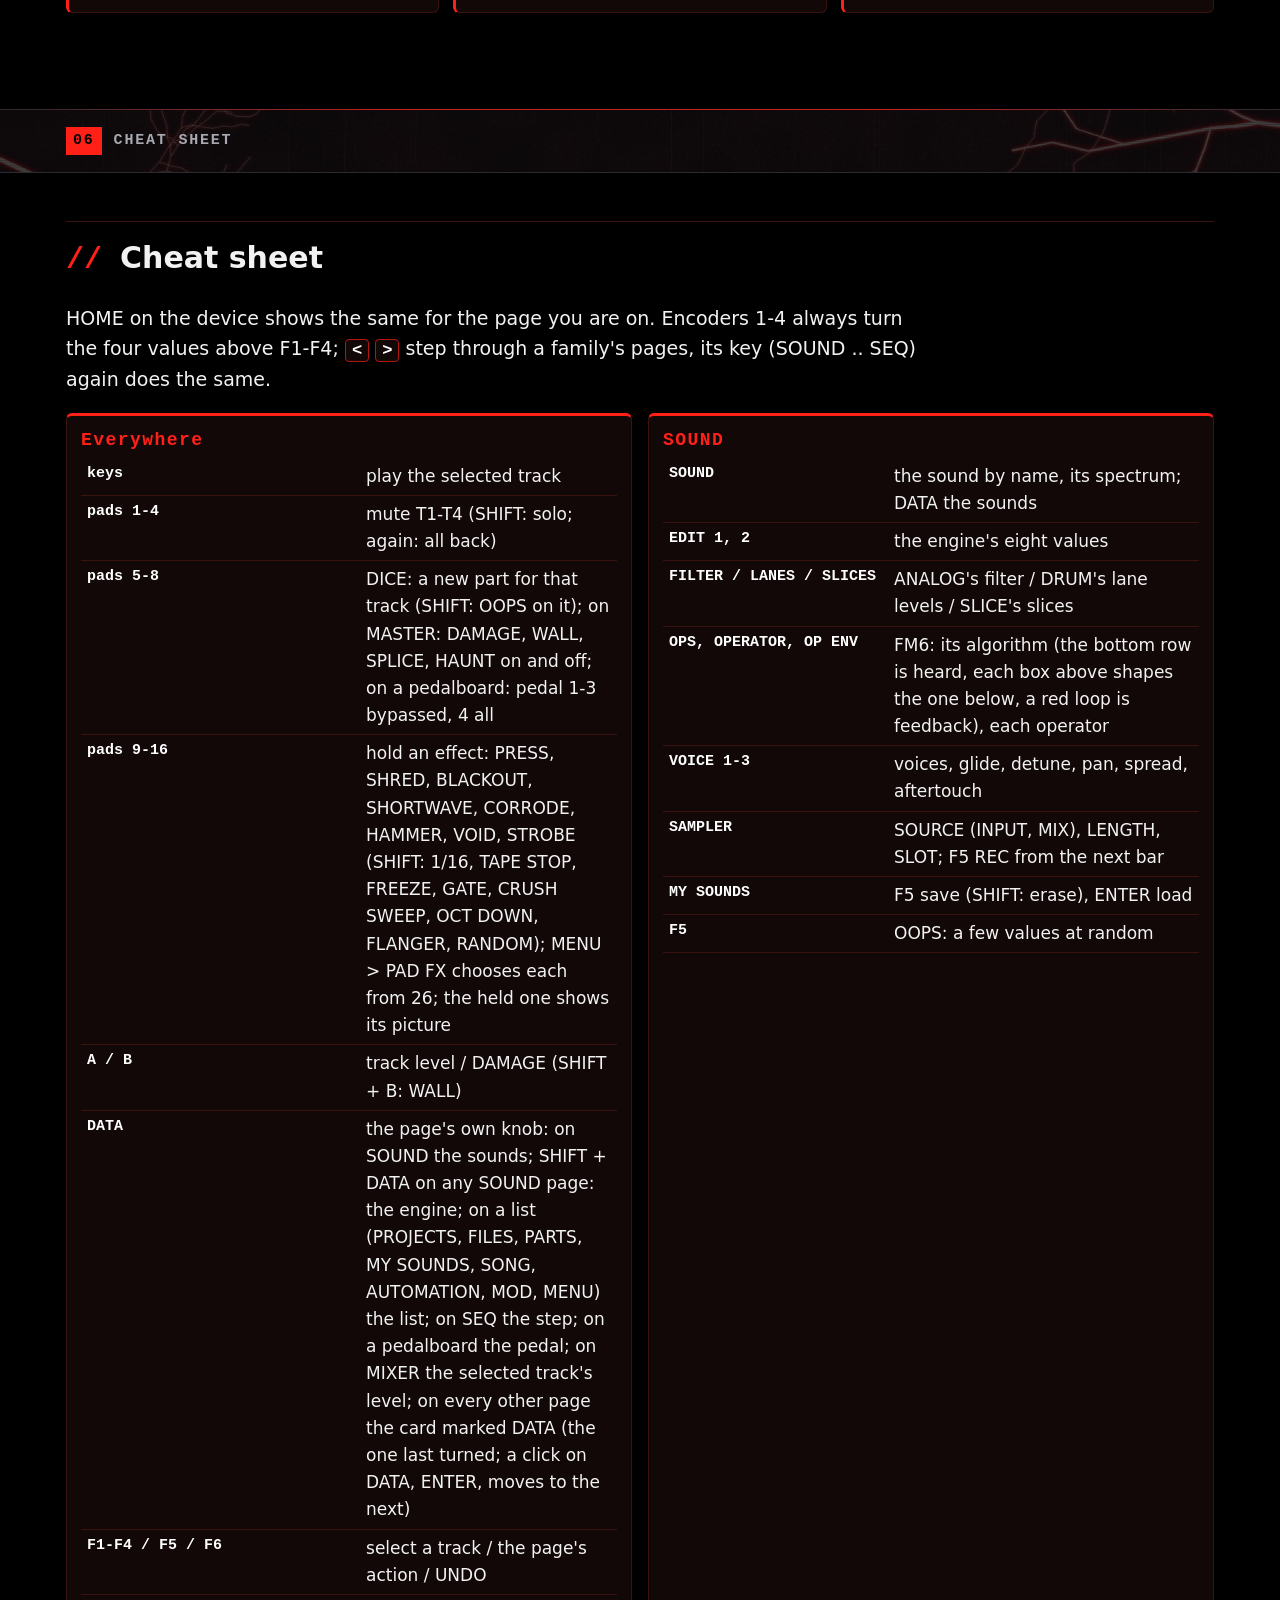
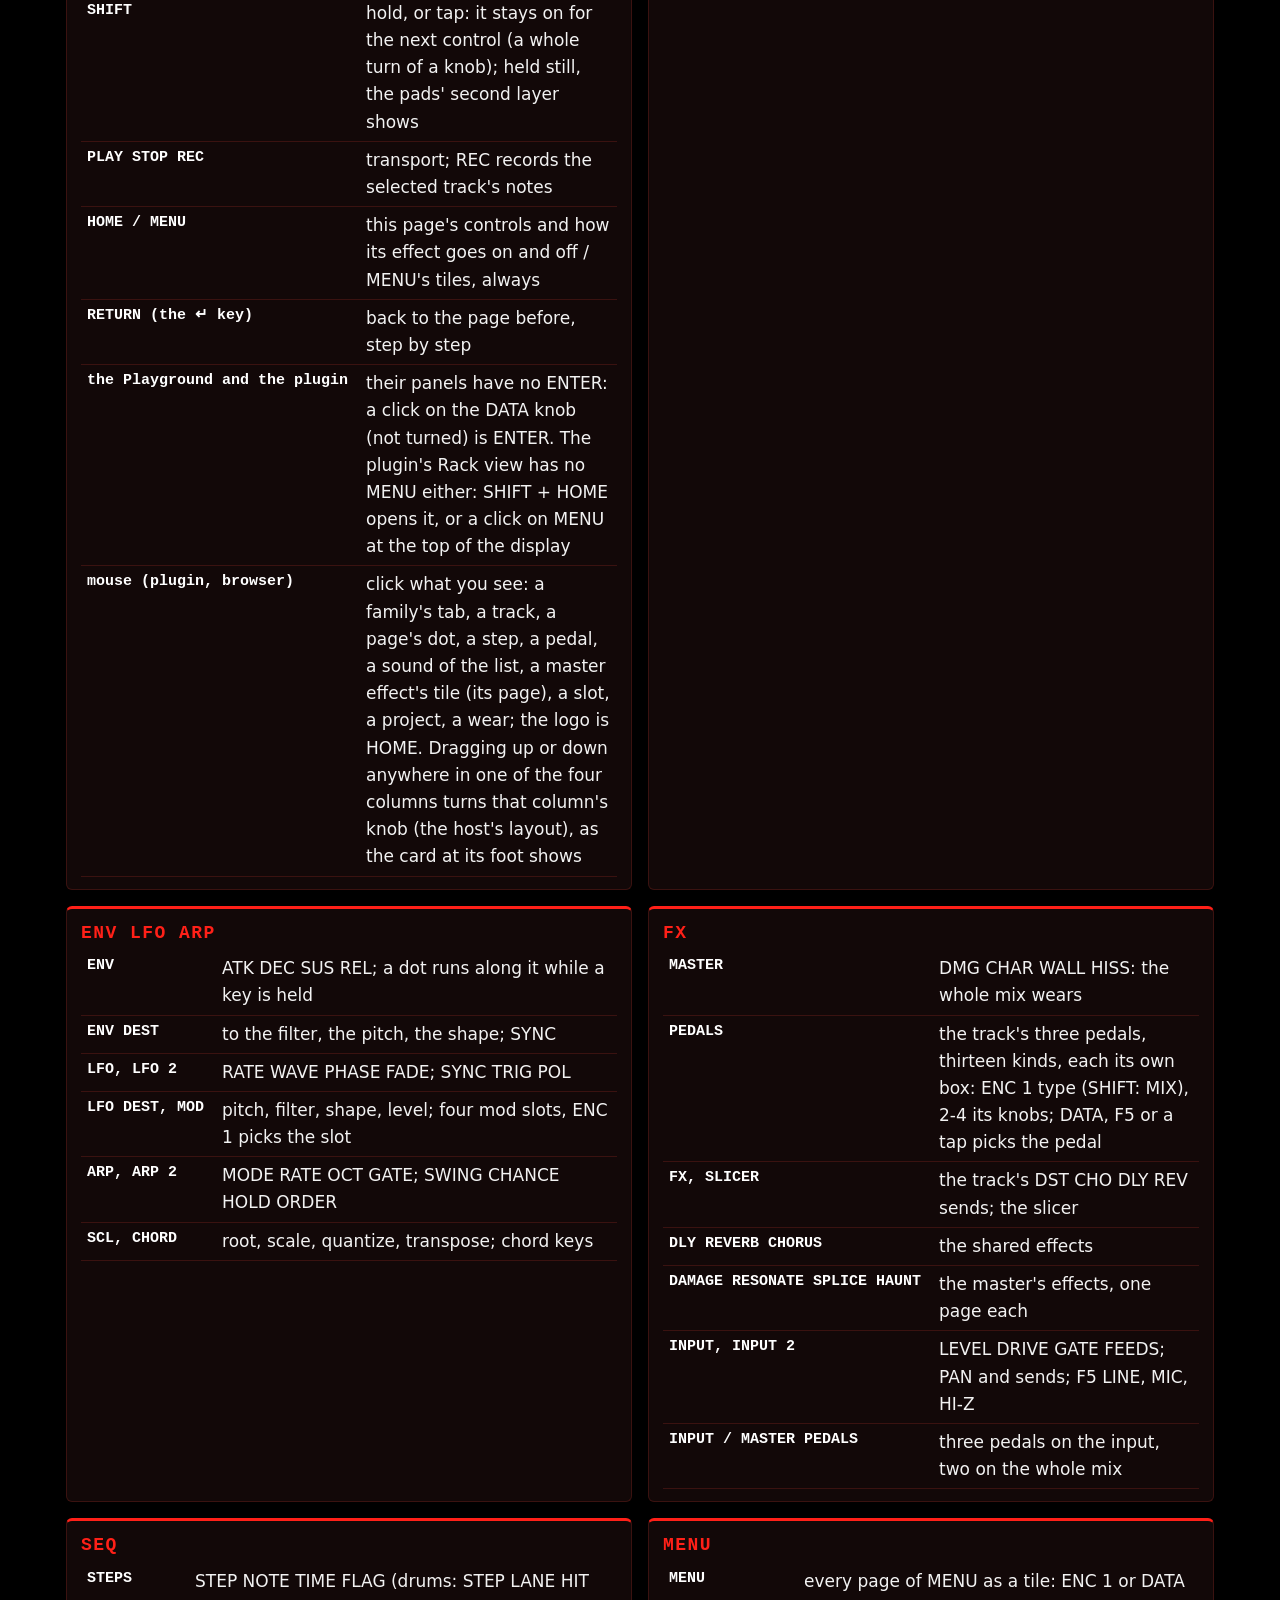
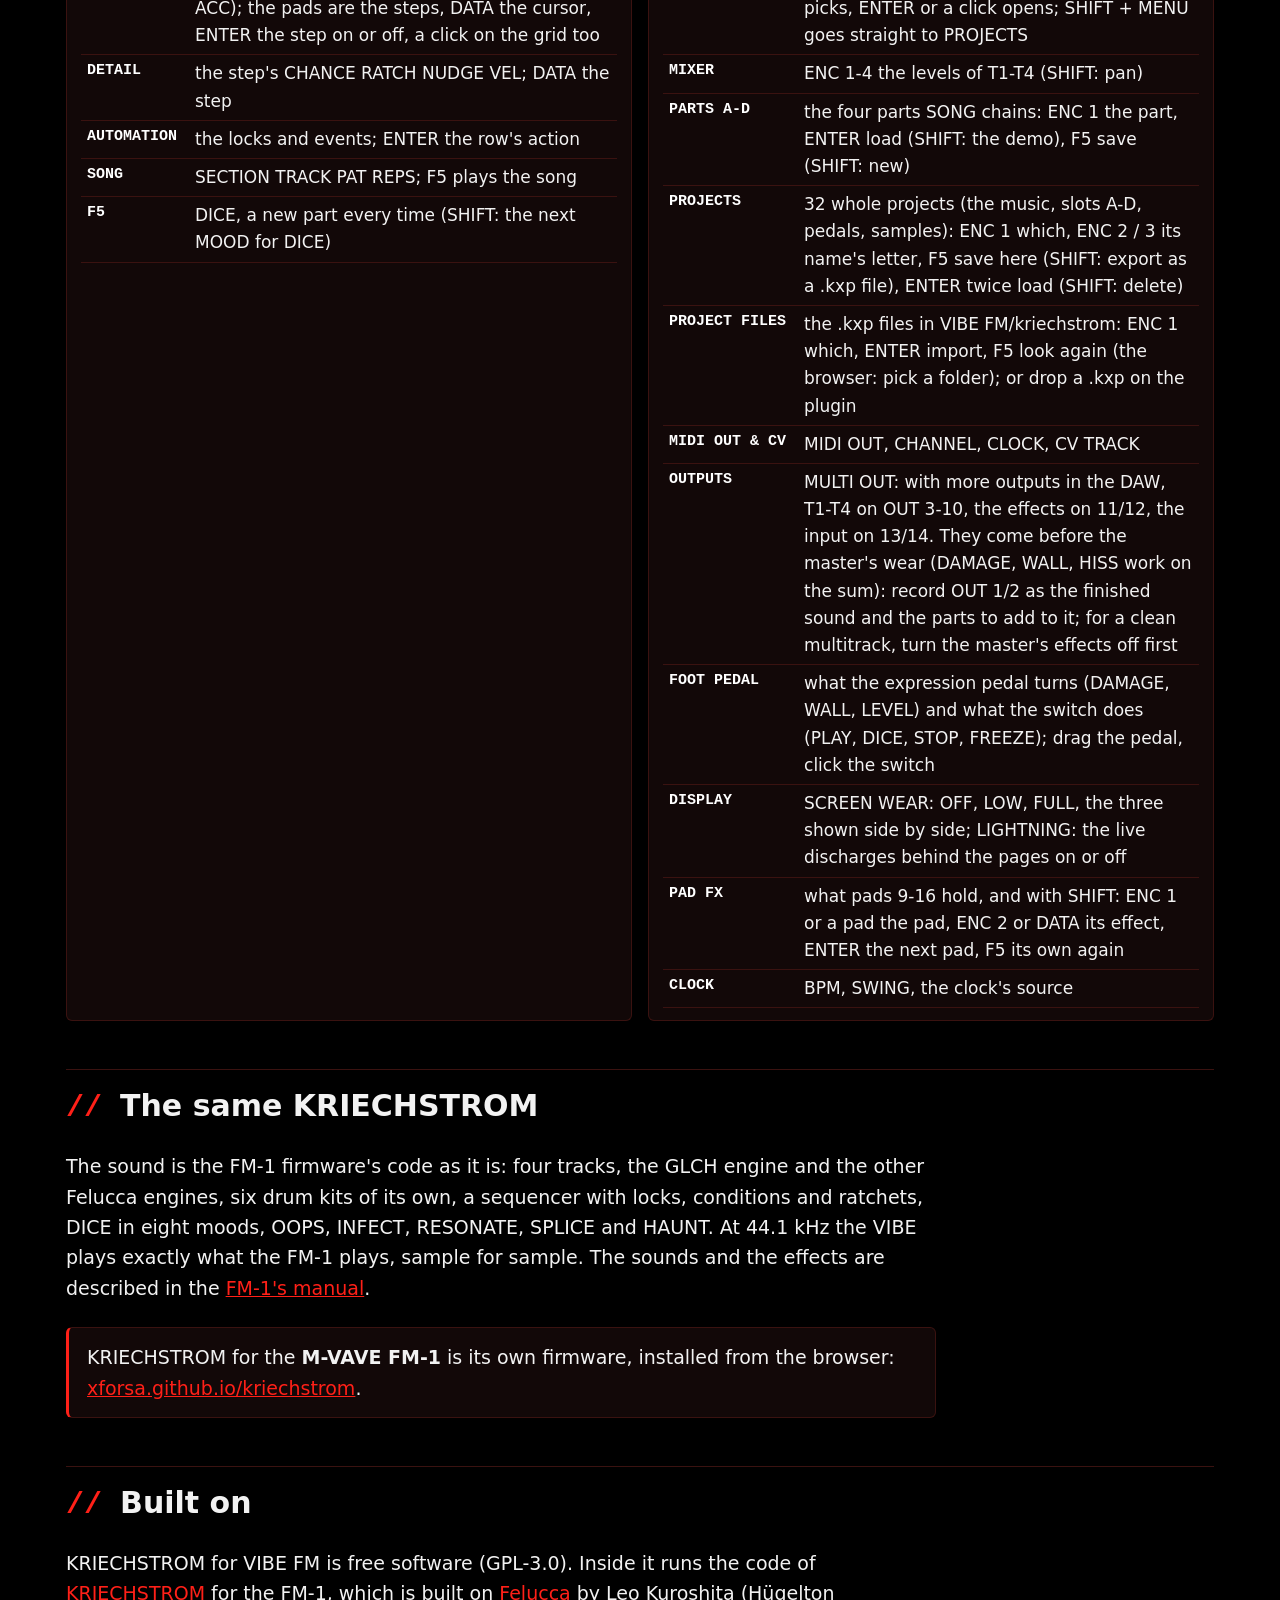
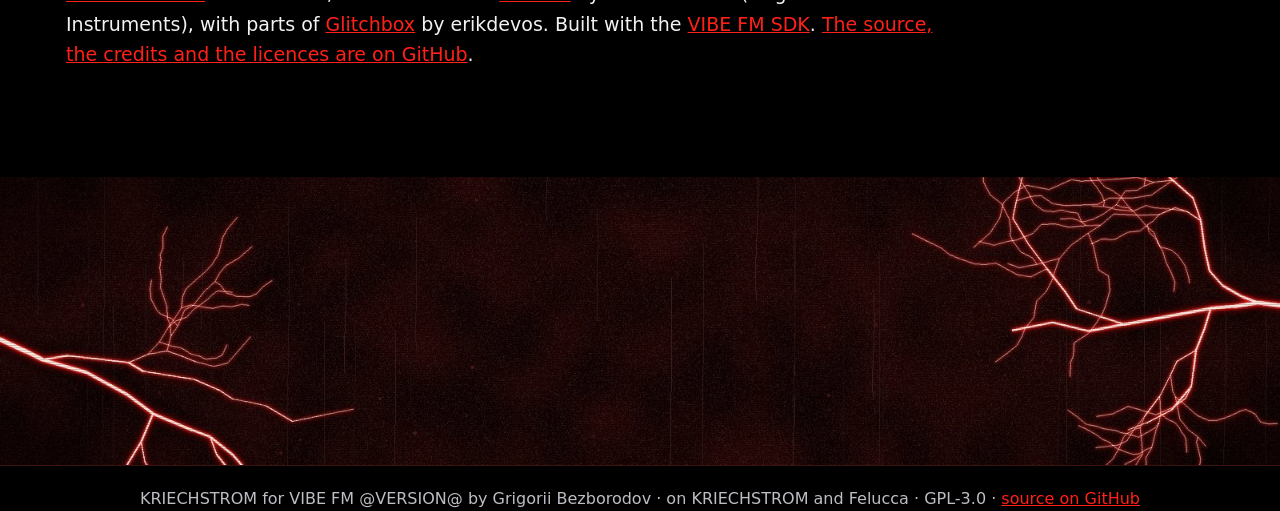
==== commit fa0a09ea: "0.5.16: eight punch-in effects of the VIBE's own on pads 9-16 and the stage, each held effect's pict" ====
--- a/site/index.html
+++ b/site/index.html
@@ -81,8 +81,9 @@
 <ul class="feats grid reveal">
   <li><b>Thirteen pedals, three on every track.</b> Fuzz, muff, crush, smash, DAMG that eats the signal, INFCT that
     lets one track talk through another. Each one its own box with its own little screen.</li>
-  <li><b>Sixteen effects under your fingers.</b> Tape stop, freeze, stutter, crush sweep, flanger, octave down: hold a
-    pad, let go, you are back on the beat. You decide which effect lives on which pad.</li>
+  <li><b>Effects under your fingers.</b> Eight of its own: PRESS squeezes the mix on the beat, SHRED flings it in
+    grains, BLACKOUT cuts the power, SHORTWAVE tunes it into a radio, CORRODE eats it away, HAMMER strikes it, VOID leaves
+    only its tail, STROBE chops it. Each with its own picture. Hold a pad, let go, you are back on the beat.</li>
   <li><b>DICE when you are stuck.</b> One pad writes a track a new part in one of eight moods, from MACHINE to HUSH.
     Every press a different one; OOPS shakes up the sound the same way.</li>
   <li><b>A master that falls apart beautifully.</b> DAMAGE, WALL, RESONATE, SPLICE, HAUNT, HISS: tape chewed, the mix
@@ -102,7 +103,7 @@
 <tr><td>keys</td><td>play the selected track</td></tr>
 <tr><td>pads 1-4</td><td>mute T1-T4 (SHIFT: solo; again: all back)</td></tr>
 <tr><td>pads 5-8</td><td>DICE: a new part for that track (SHIFT: OOPS on it); on MASTER: DAMAGE, WALL, SPLICE, HAUNT on and off; on a pedalboard: pedal 1-3 bypassed, 4 all</td></tr>
-<tr><td>pads 9-16</td><td>hold an effect: 1/16, TAPE STOP, FREEZE, GATE, CRUSH SWEEP, OCT DOWN, FLANGER, RANDOM (SHIFT: ROLL, REV THROW, ECHO THROW, LPF, HPF, OCT UP, PHASER, 1/32); MENU &gt; PAD FX chooses each</td></tr>
+<tr><td>pads 9-16</td><td>hold an effect: PRESS, SHRED, BLACKOUT, SHORTWAVE, CORRODE, HAMMER, VOID, STROBE (SHIFT: 1/16, TAPE STOP, FREEZE, GATE, CRUSH SWEEP, OCT DOWN, FLANGER, RANDOM); MENU &gt; PAD FX chooses each from 26; the held one shows its picture</td></tr>
 <tr><td>A / B</td><td>track level / DAMAGE (SHIFT + B: WALL)</td></tr>
 <tr><td>DATA</td><td>the page's own knob: on SOUND the sounds; SHIFT + DATA on any SOUND page: the engine; on a list (PROJECTS, FILES, PARTS, MY SOUNDS, SONG, AUTOMATION, MOD, MENU) the list; on SEQ the step; on a pedalboard the pedal; on MIXER the selected track's level; on every other page the card marked DATA (the one last turned; a click on DATA, ENTER, moves to the next)</td></tr>
 <tr><td>F1-F4 / F5 / F6</td><td>select a track / the page's action / UNDO</td></tr>
--- a/site/style.css
+++ b/site/style.css
@@ -263,13 +263,15 @@
 p.intro { margin: 0 0 22px; font-size: 1.12em; color: #c8c8cc; max-width: 760px; }
 .shots { grid-template-columns: repeat(4, 1fr); gap: 18px 14px; }   /* (eight screens: four and four) */
 @media (max-width: 900px) { .shots { grid-template-columns: repeat(2, 1fr); } }
-/* between the blocks: a full-width strip of current, the block's number and name on it, TE's way */
-.cut { position: relative; width: 100vw; margin: 90px 0 44px calc(50% - 50vw); height: 130px;
-  background: #000 url(media/band.jpg) center / cover no-repeat; border-top: 2px solid var(--red); border-bottom: 2px solid var(--red);
-  box-shadow: 0 0 40px rgba(230, 36, 20, .35); display: flex; align-items: center; justify-content: center; gap: 18px; }
-.cut::before { content: ""; position: absolute; inset: 0; background: linear-gradient(180deg, rgba(0,0,0,.55), rgba(0,0,0,.15) 50%, rgba(0,0,0,.55)); }
-.cut span { position: relative; font-family: "IBM Plex Mono", ui-monospace, monospace; letter-spacing: .14em; }
-.cut-n { background: #fff; color: #000; font-weight: 800; font-size: 26px; padding: 4px 10px; }
-.cut-t { color: #fff; font-weight: 800; font-size: 26px; text-shadow: 0 0 18px rgba(230,36,20,.9); }
-@media (max-width: 600px) { .cut { height: 90px; margin-top: 60px; } .cut-n, .cut-t { font-size: 18px; } }
+/* between the blocks: a quiet strip across the page, the current in it faint; the block's index small at the left,
+ * as a TE manual numbers its pages. It parts the blocks without shouting over them */
+.cut { position: relative; width: 100vw; margin: 96px 0 40px calc(50% - 50vw); height: 64px; background: #0b0b0d;
+  border-top: 1px solid #2a2a30; border-bottom: 1px solid #2a2a30; display: flex; align-items: center; }
+.cut::before { content: ""; position: absolute; inset: 0; background: url(media/band.jpg) center / cover no-repeat; opacity: .22; }
+.cut::after { content: ""; position: absolute; left: 0; top: -1px; width: 100%; height: 1px;
+  background: linear-gradient(90deg, transparent, var(--red) 30%, var(--red) 70%, transparent); opacity: .7; }
+.cut span { position: relative; font-family: "IBM Plex Mono", ui-monospace, monospace; letter-spacing: .12em; font-size: 15px; }
+.cut-n { margin-left: max(16px, calc(50vw - 574px)); background: var(--red); color: #000; font-weight: 700; padding: 2px 7px; }
+.cut-t { margin-left: 12px; color: #a8a8b0; font-weight: 600; }
+@media (max-width: 600px) { .cut { height: 48px; margin-top: 60px; } }
 html, body { overflow-x: hidden; }   /* (the strips are as wide as the window) */
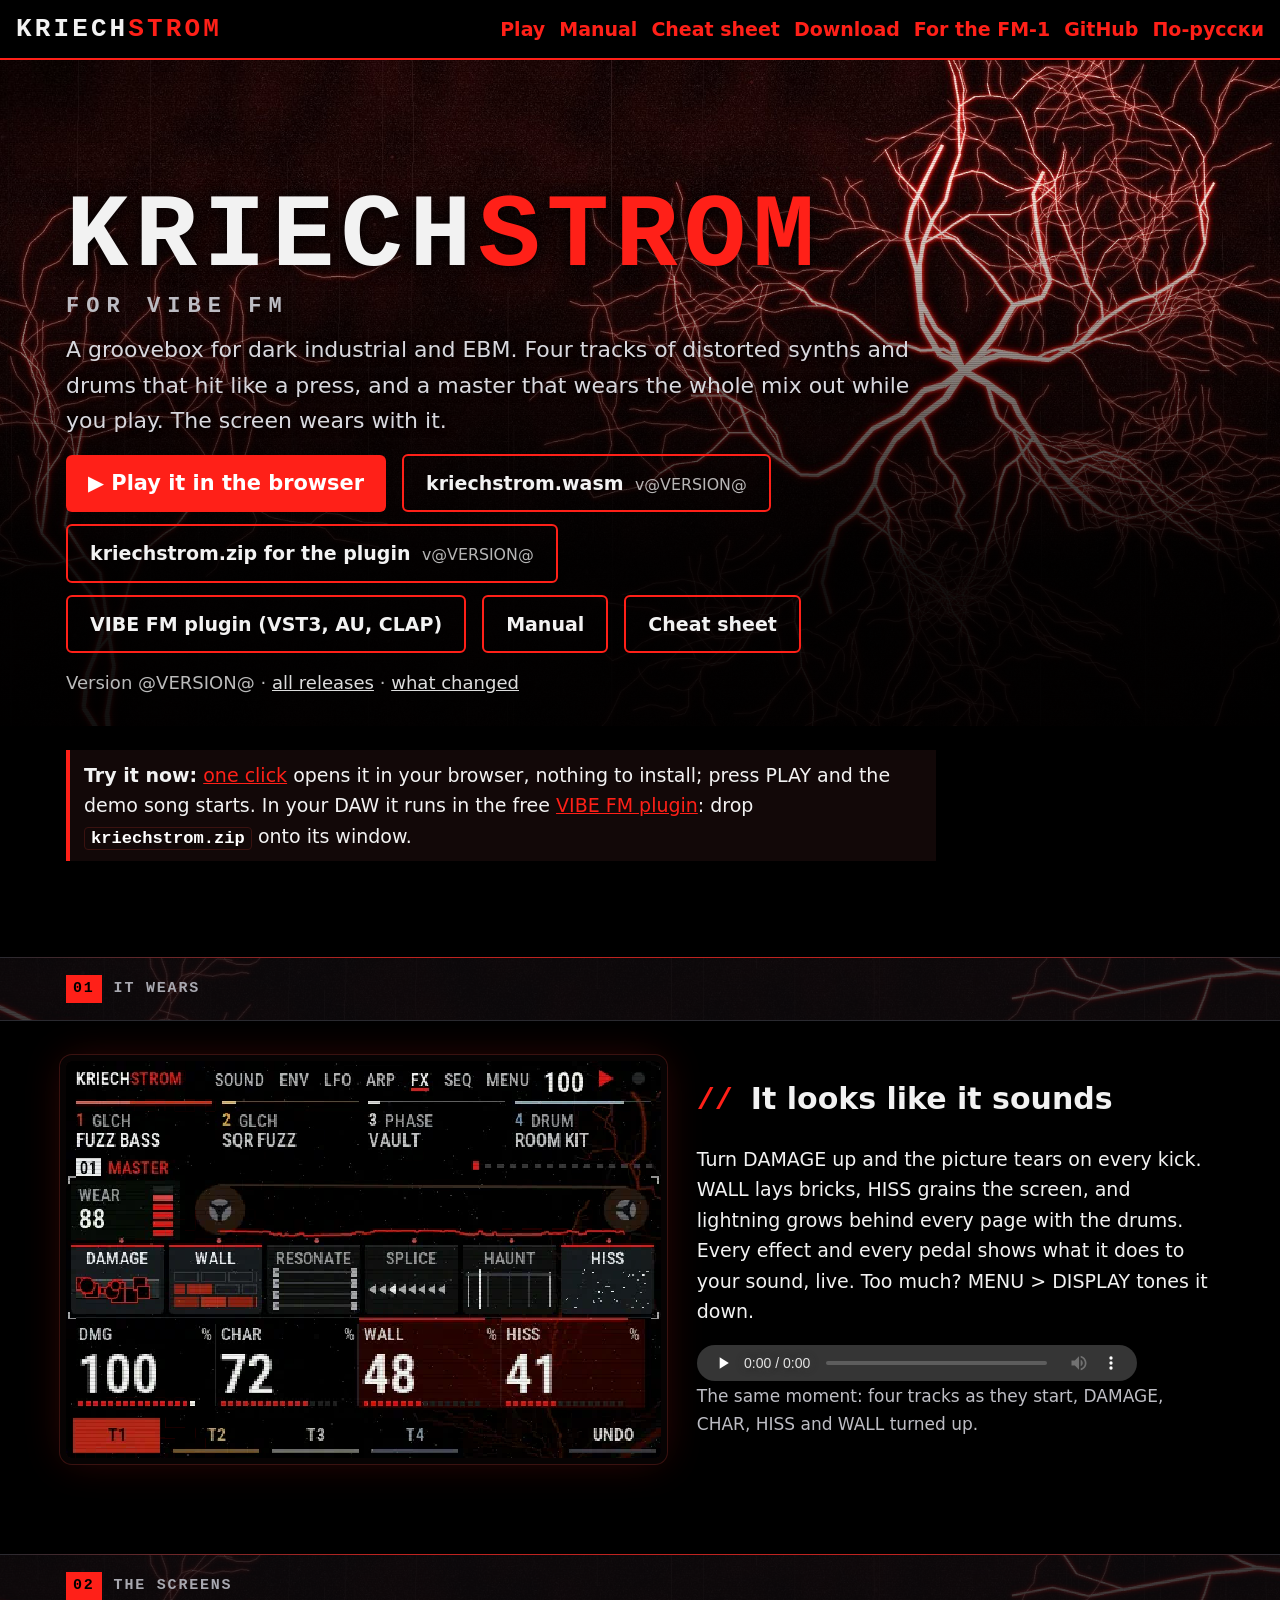
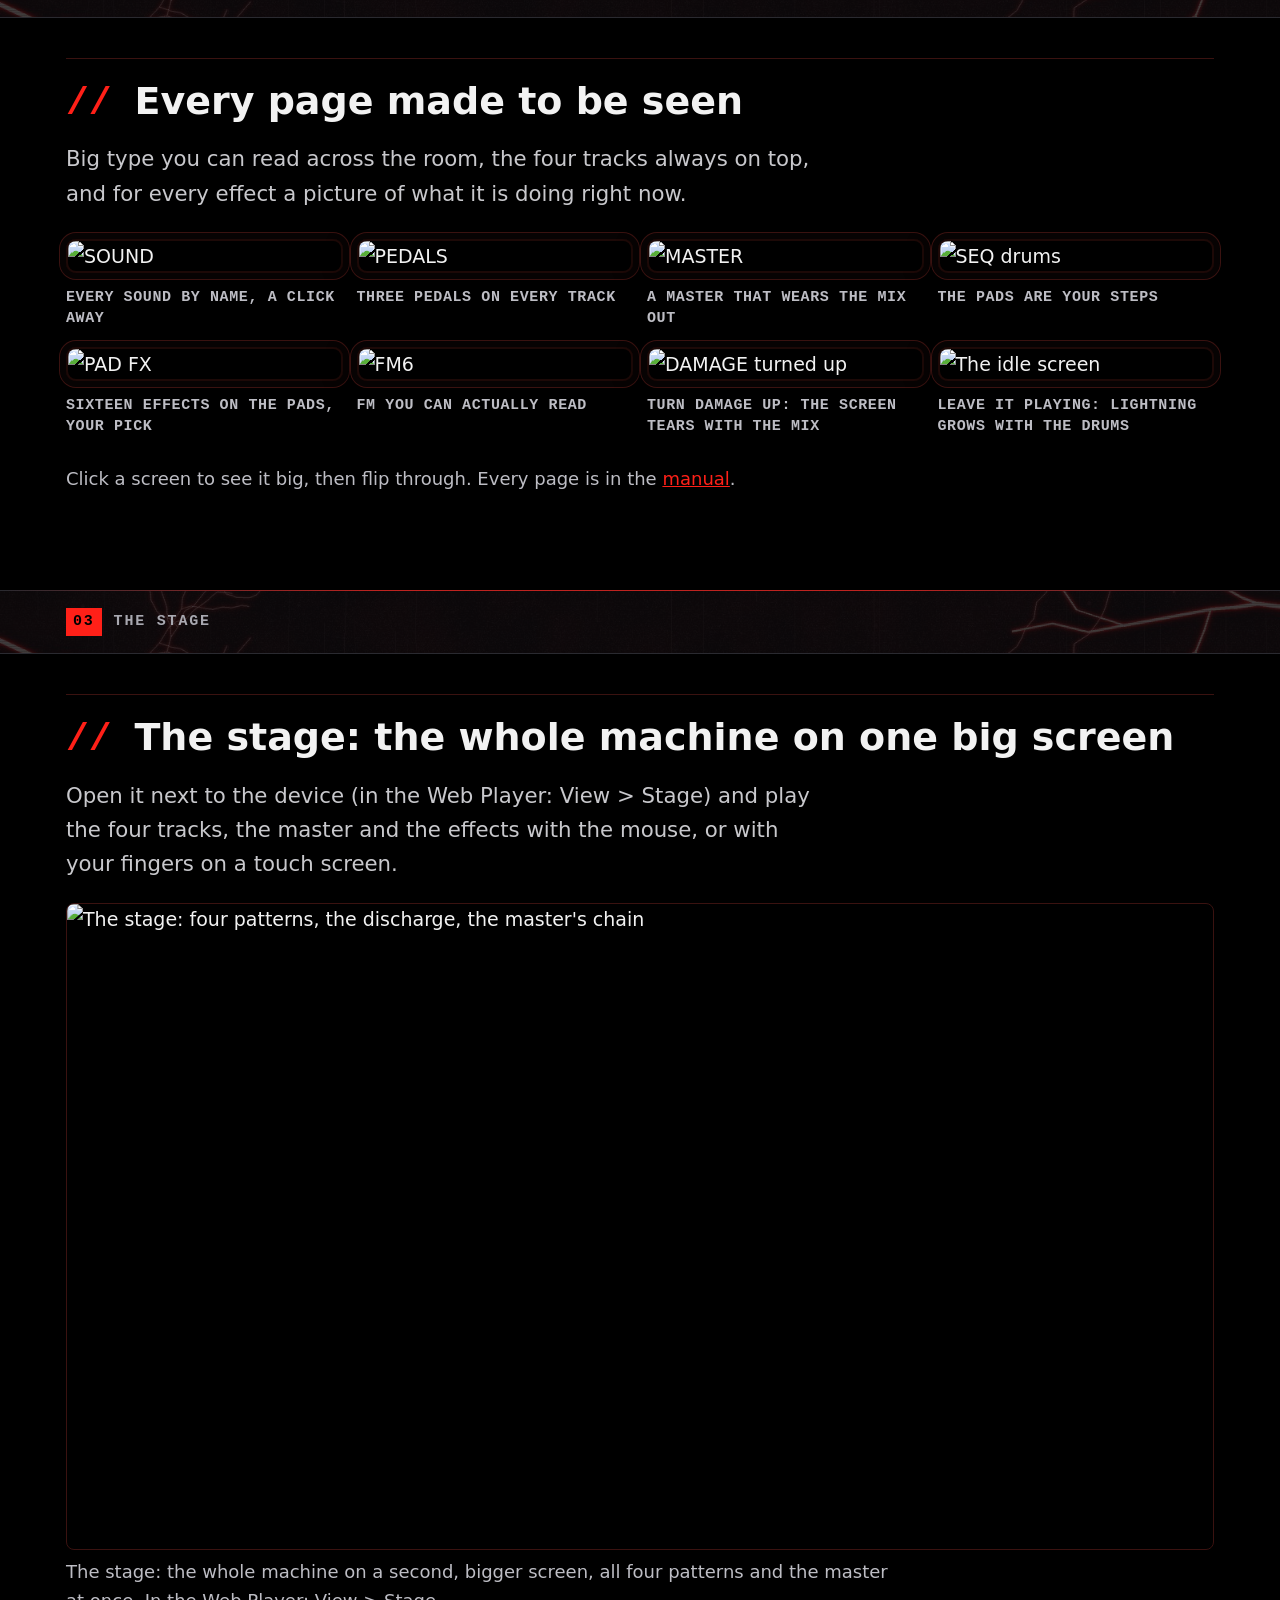
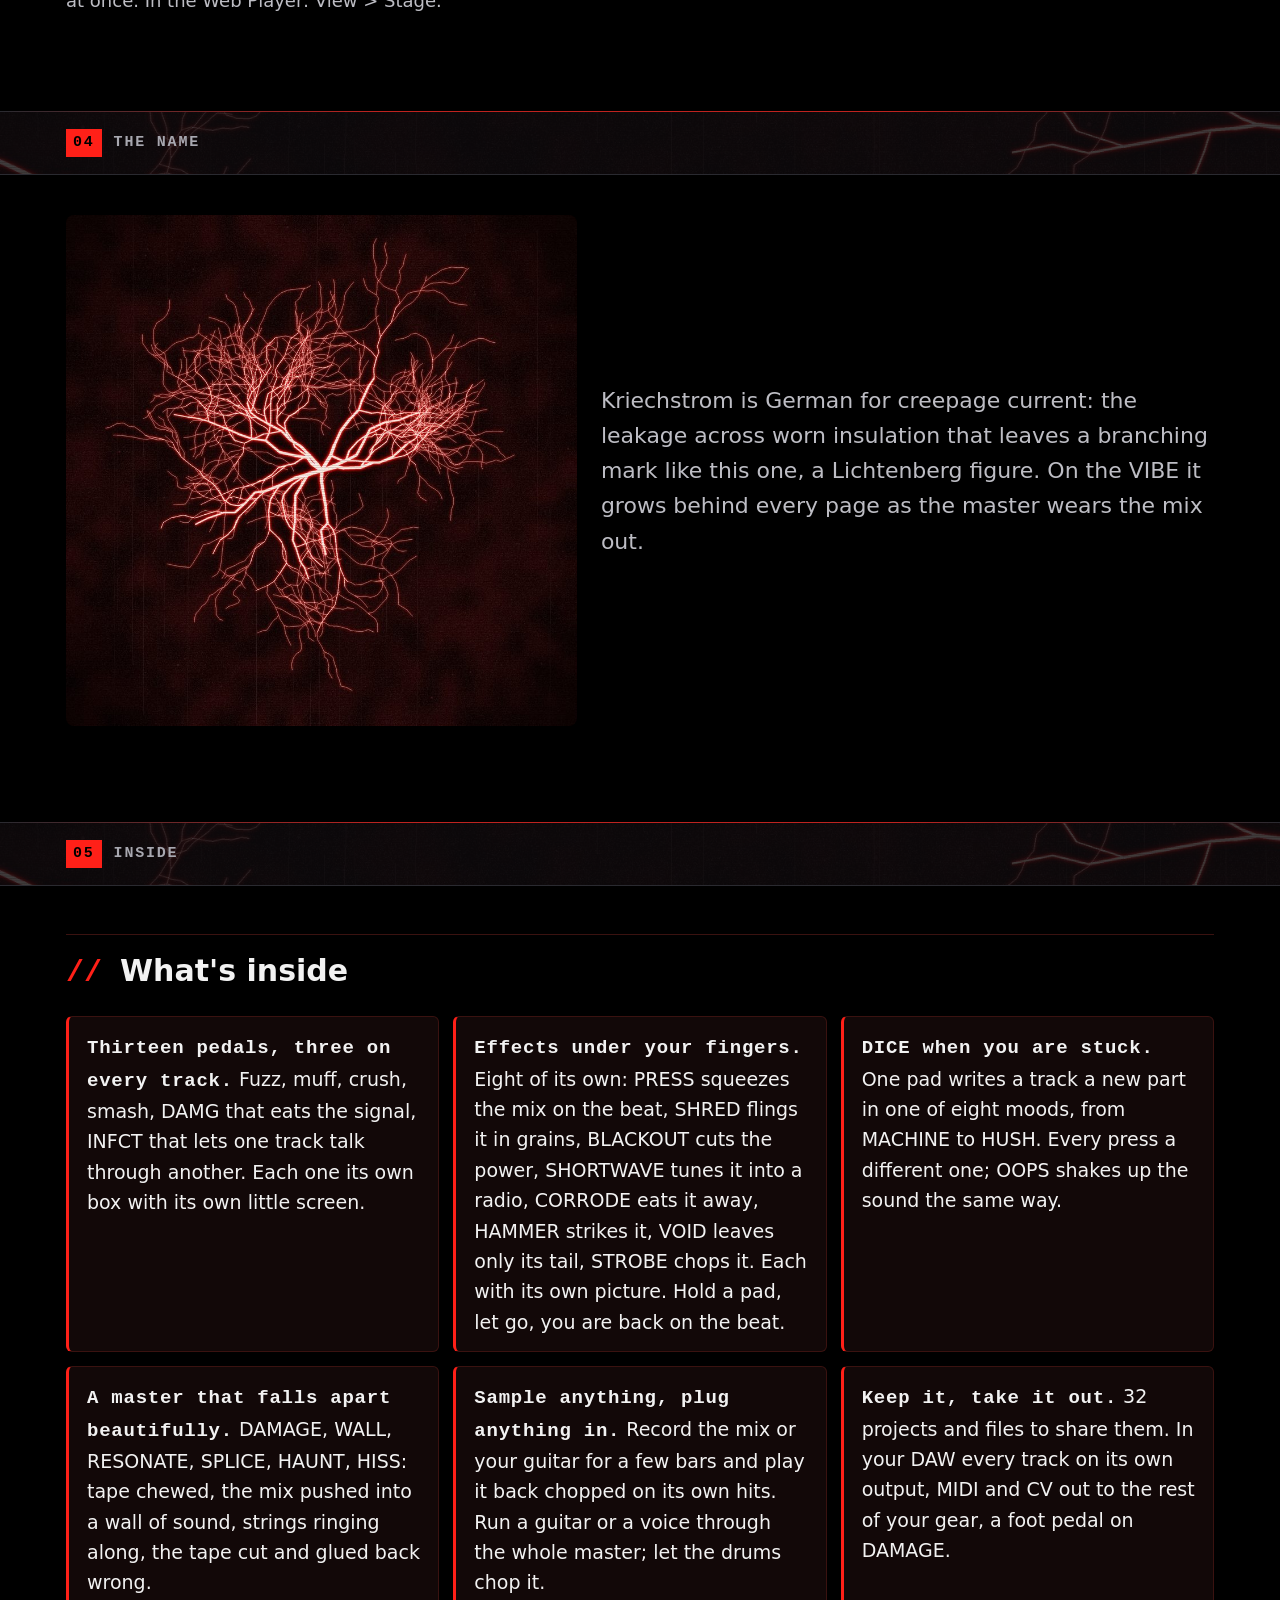
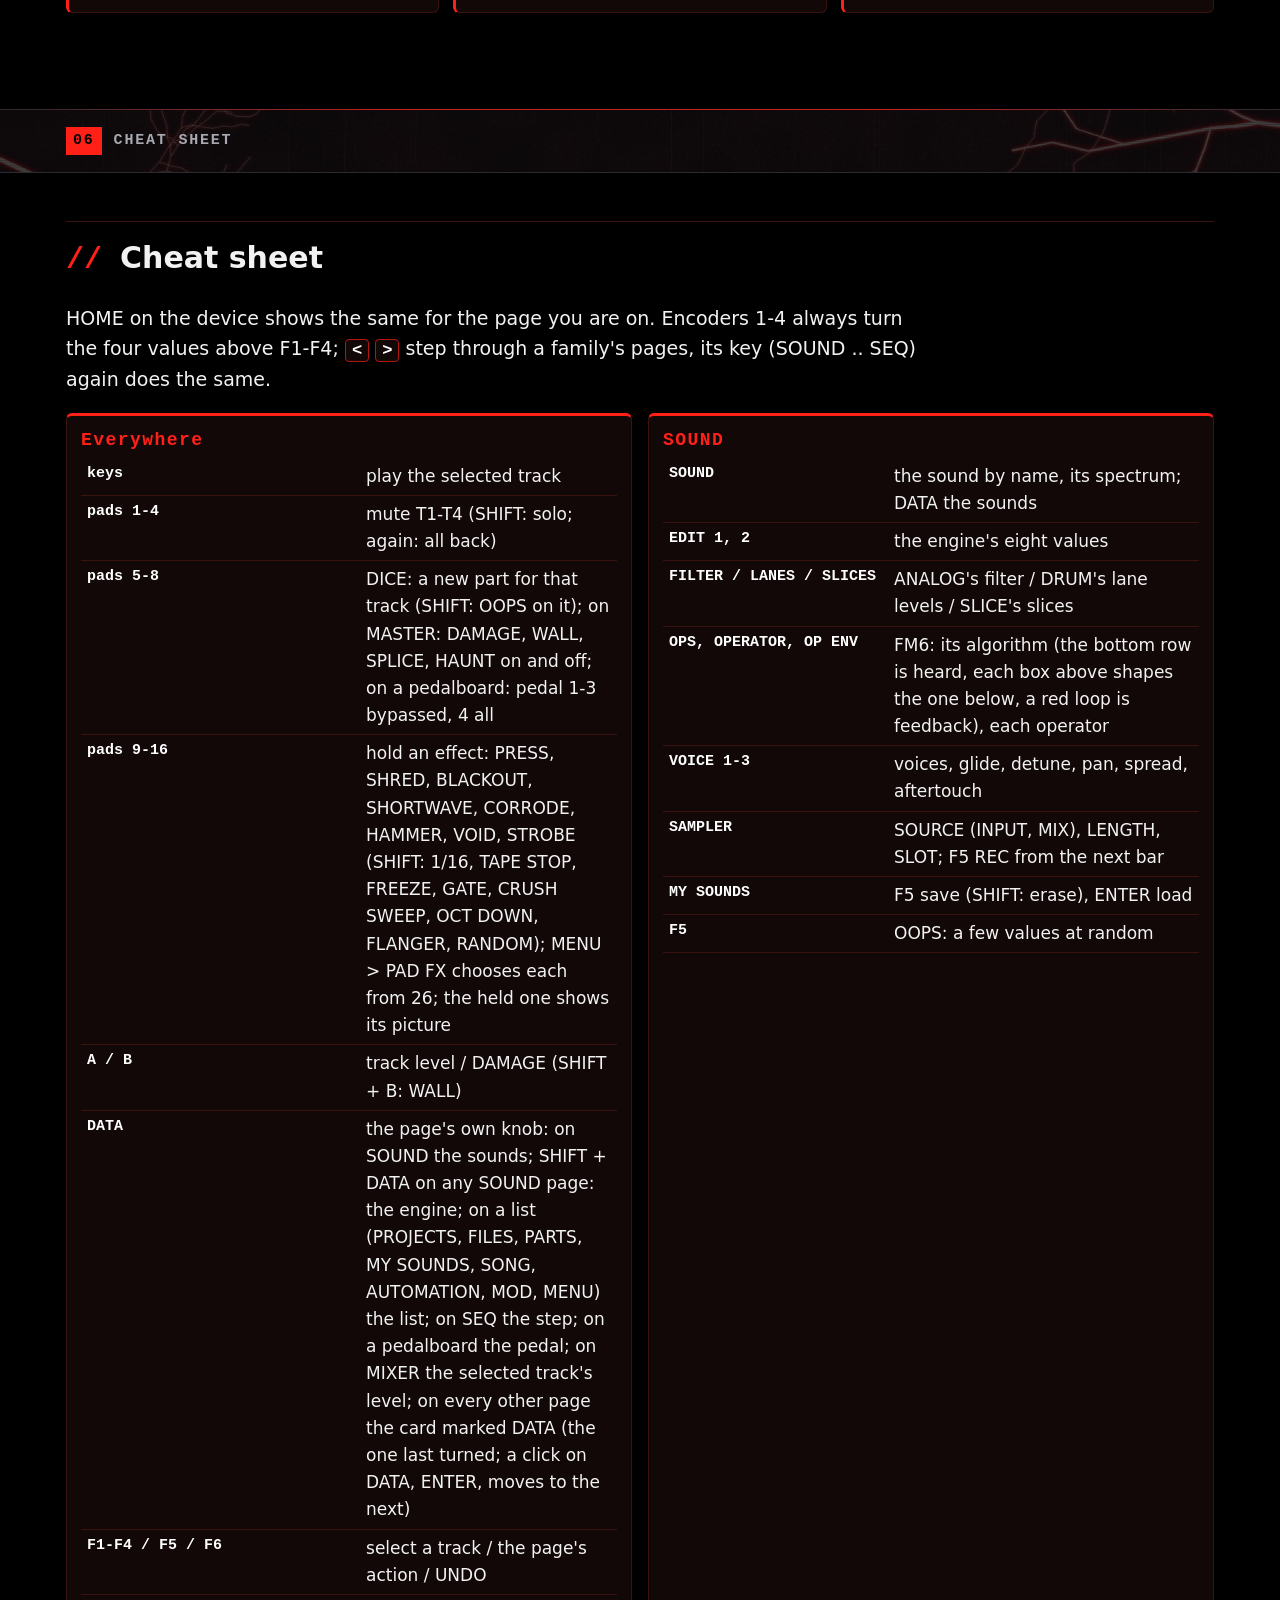
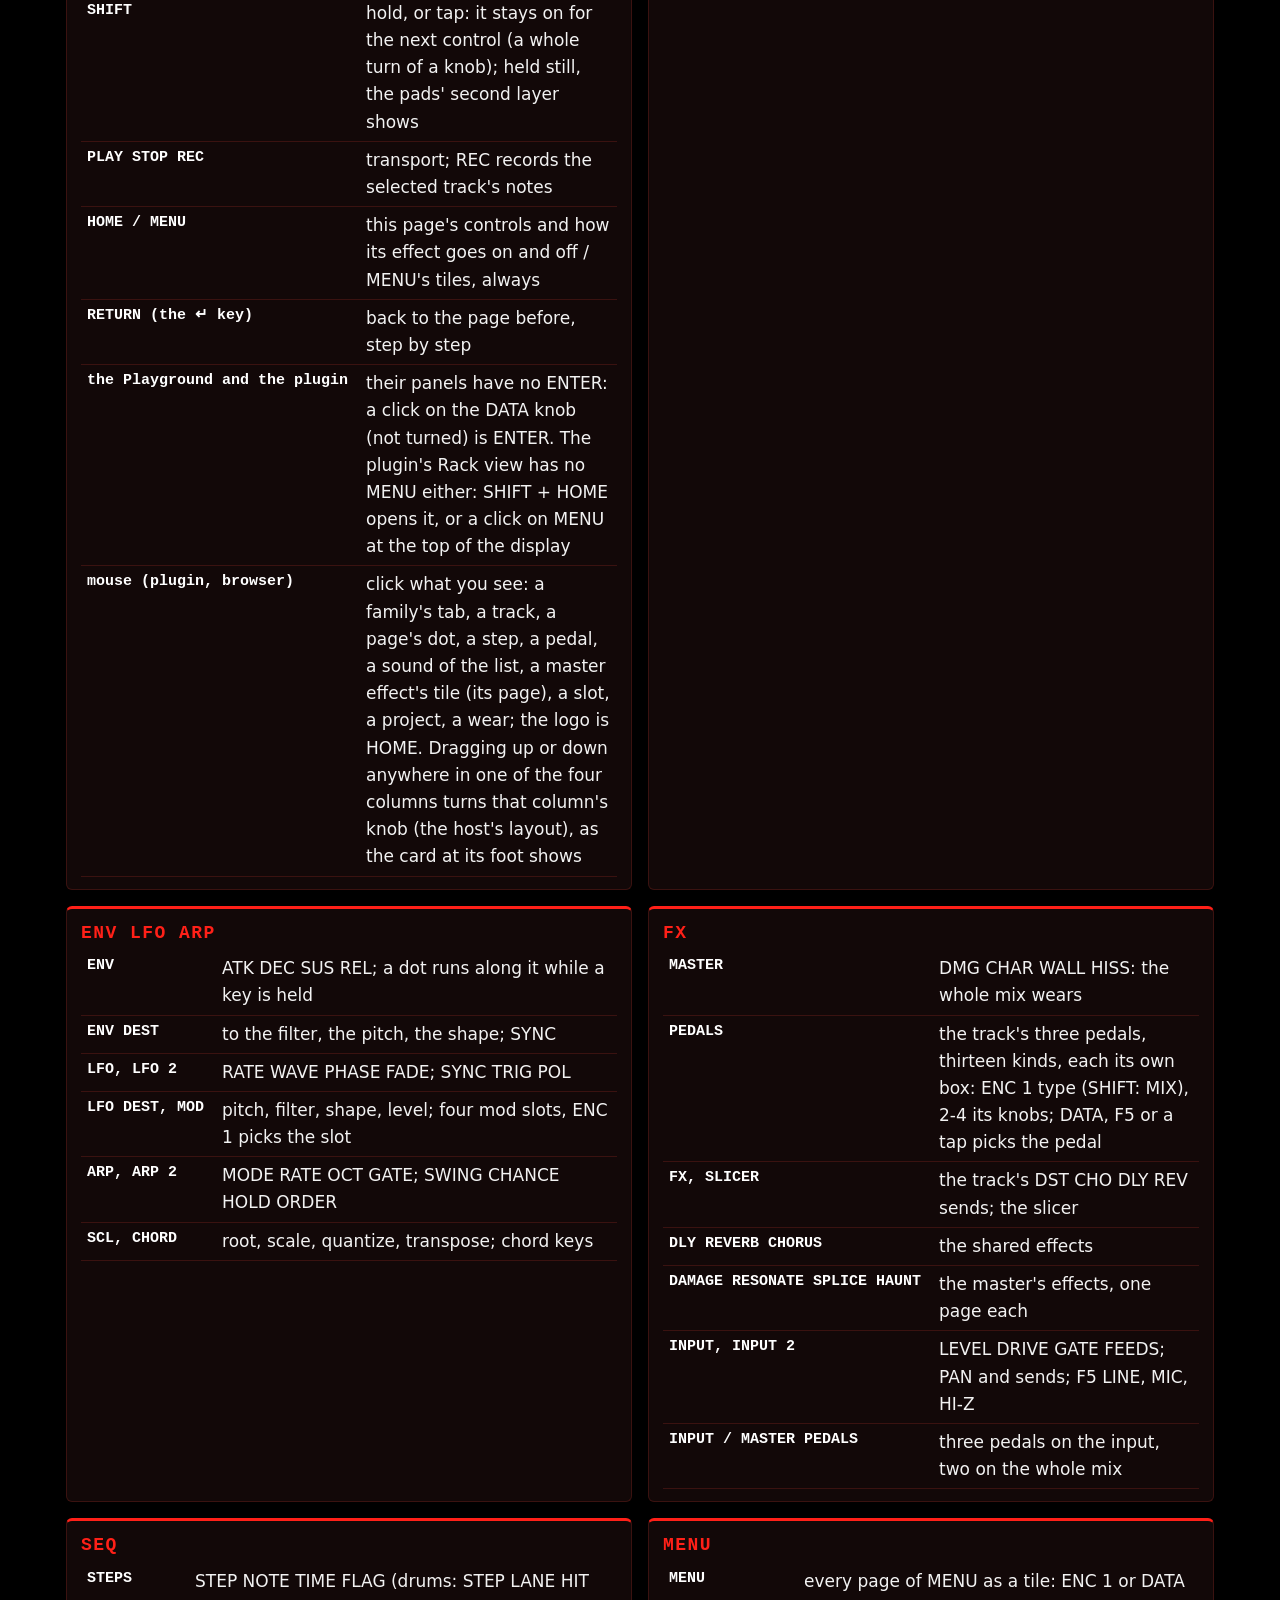
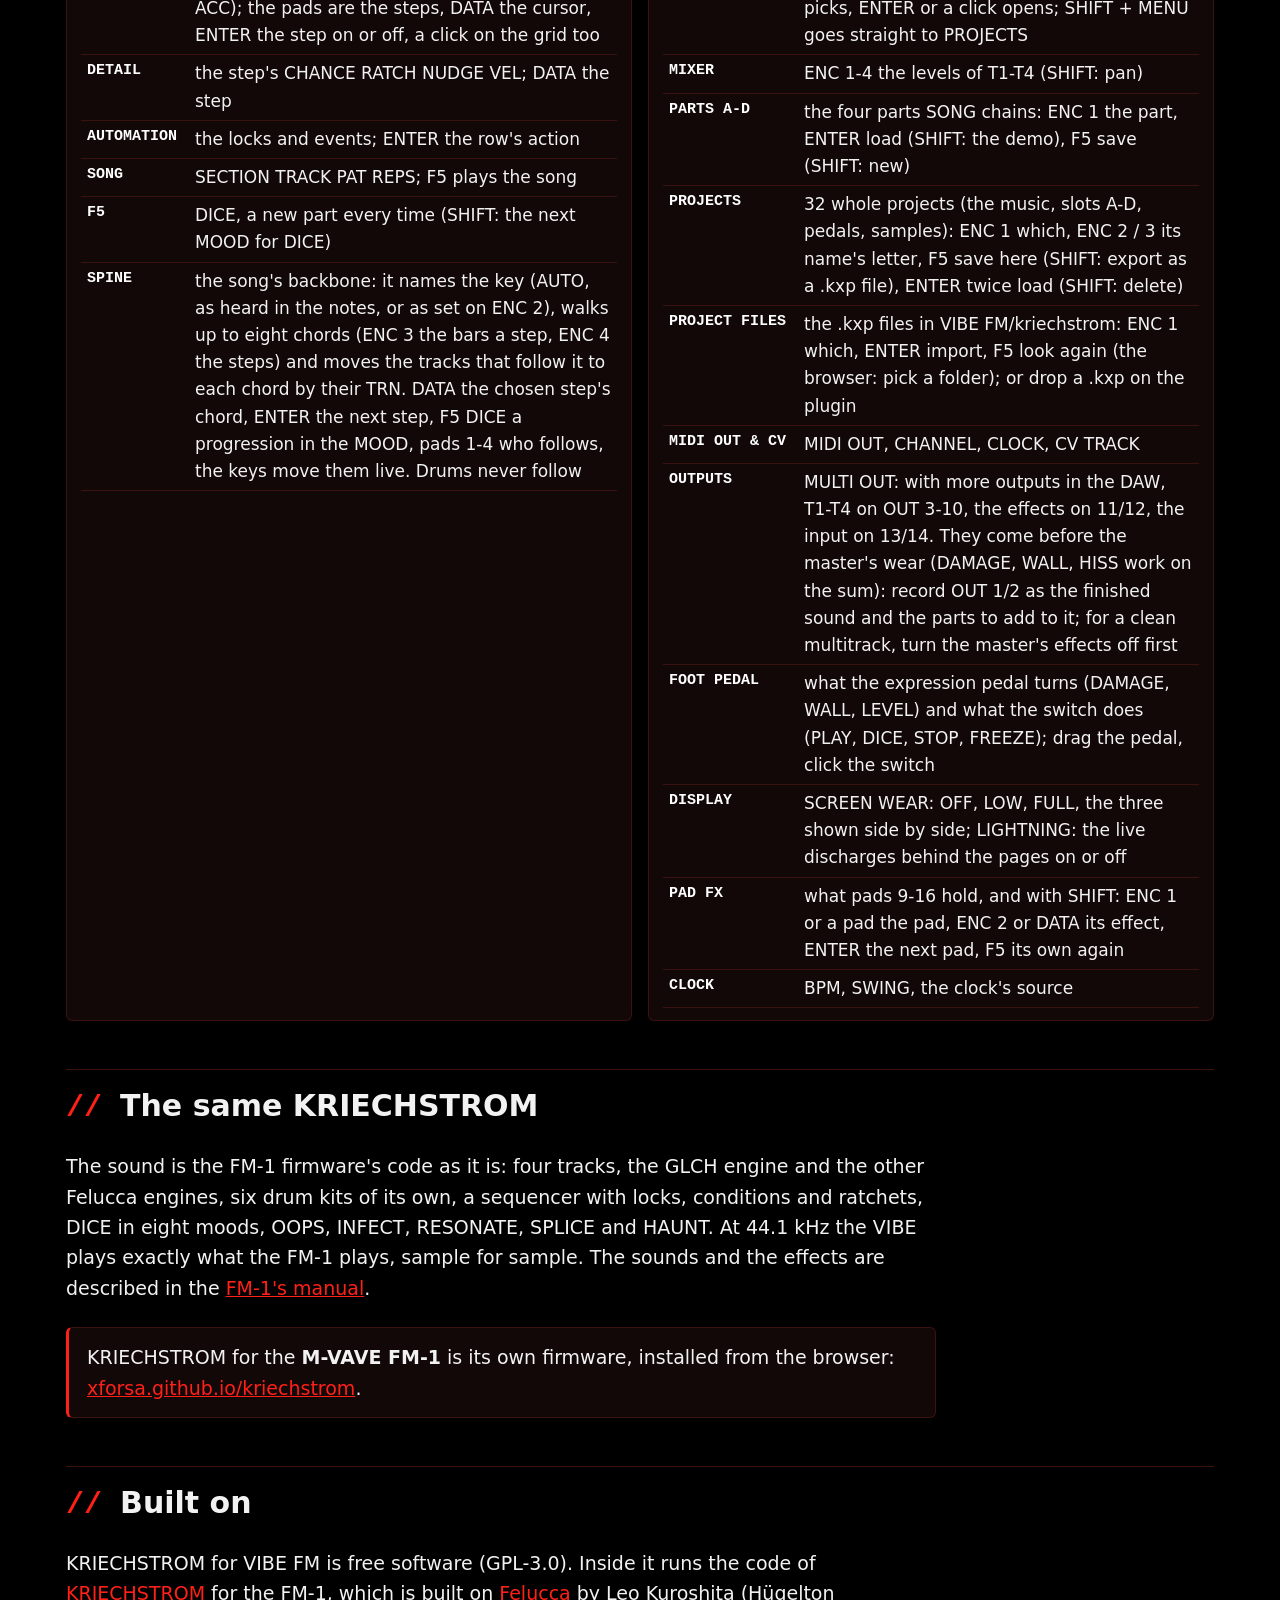
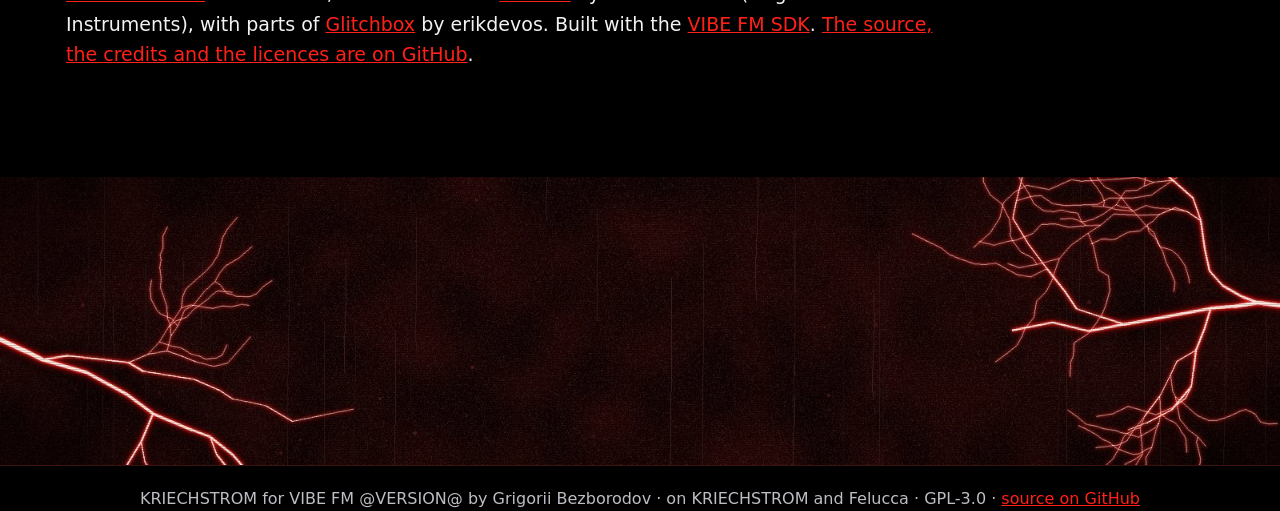
==== commit b18cc161: "0.5.17: SEQ > SPINE, the key as heard, a progression the following tracks move with, DICE for it, th" ====
--- a/site/index.html
+++ b/site/index.html
@@ -151,6 +151,7 @@
 <tr><td>AUTOMATION</td><td>the locks and events; ENTER the row's action</td></tr>
 <tr><td>SONG</td><td>SECTION TRACK PAT REPS; F5 plays the song</td></tr>
 <tr><td>F5</td><td>DICE, a new part every time (SHIFT: the next MOOD for DICE)</td></tr>
+<tr><td>SPINE</td><td>the song's backbone: it names the key (AUTO, as heard in the notes, or as set on ENC 2), walks up to eight chords (ENC 3 the bars a step, ENC 4 the steps) and moves the tracks that follow it to each chord by their TRN. DATA the chosen step's chord, ENTER the next step, F5 DICE a progression in the MOOD, pads 1-4 who follows, the keys move them live. Drums never follow</td></tr>
 </table></section>
 
 <section><h3>MENU</h3><table>
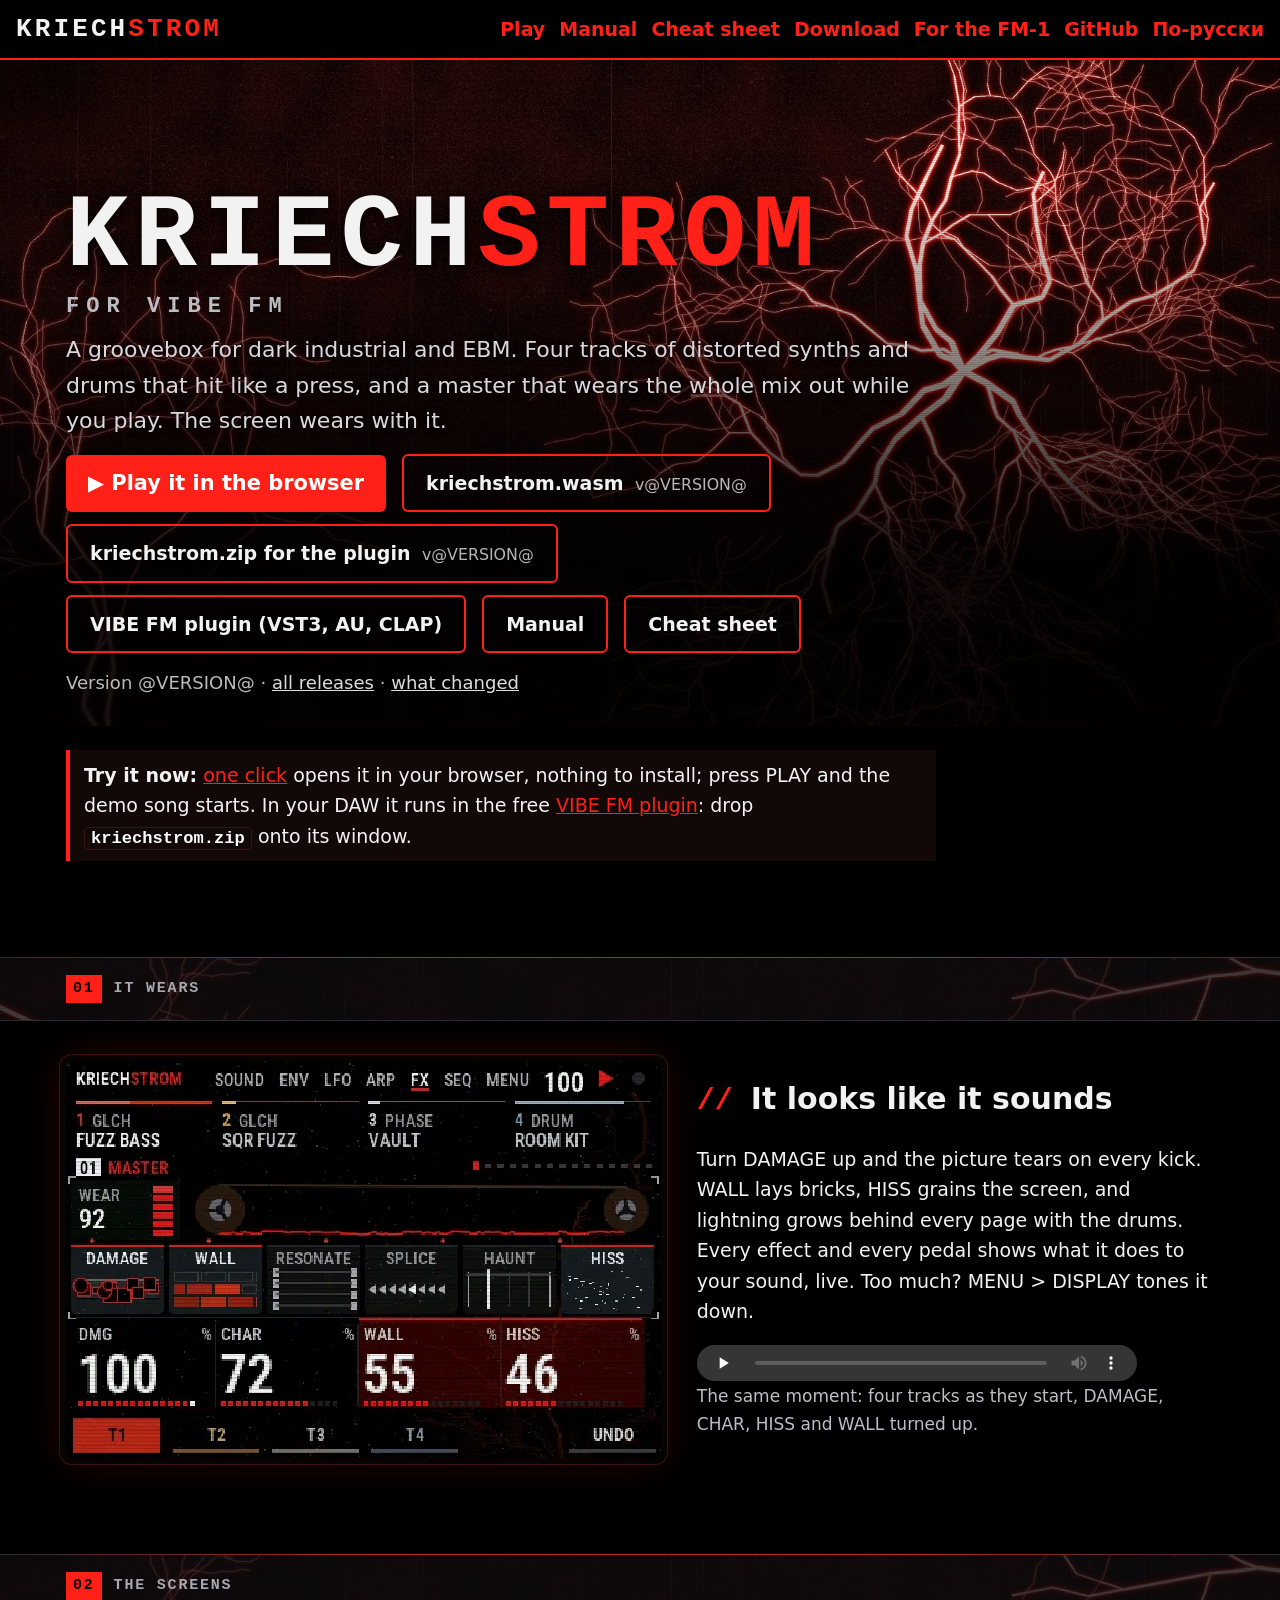
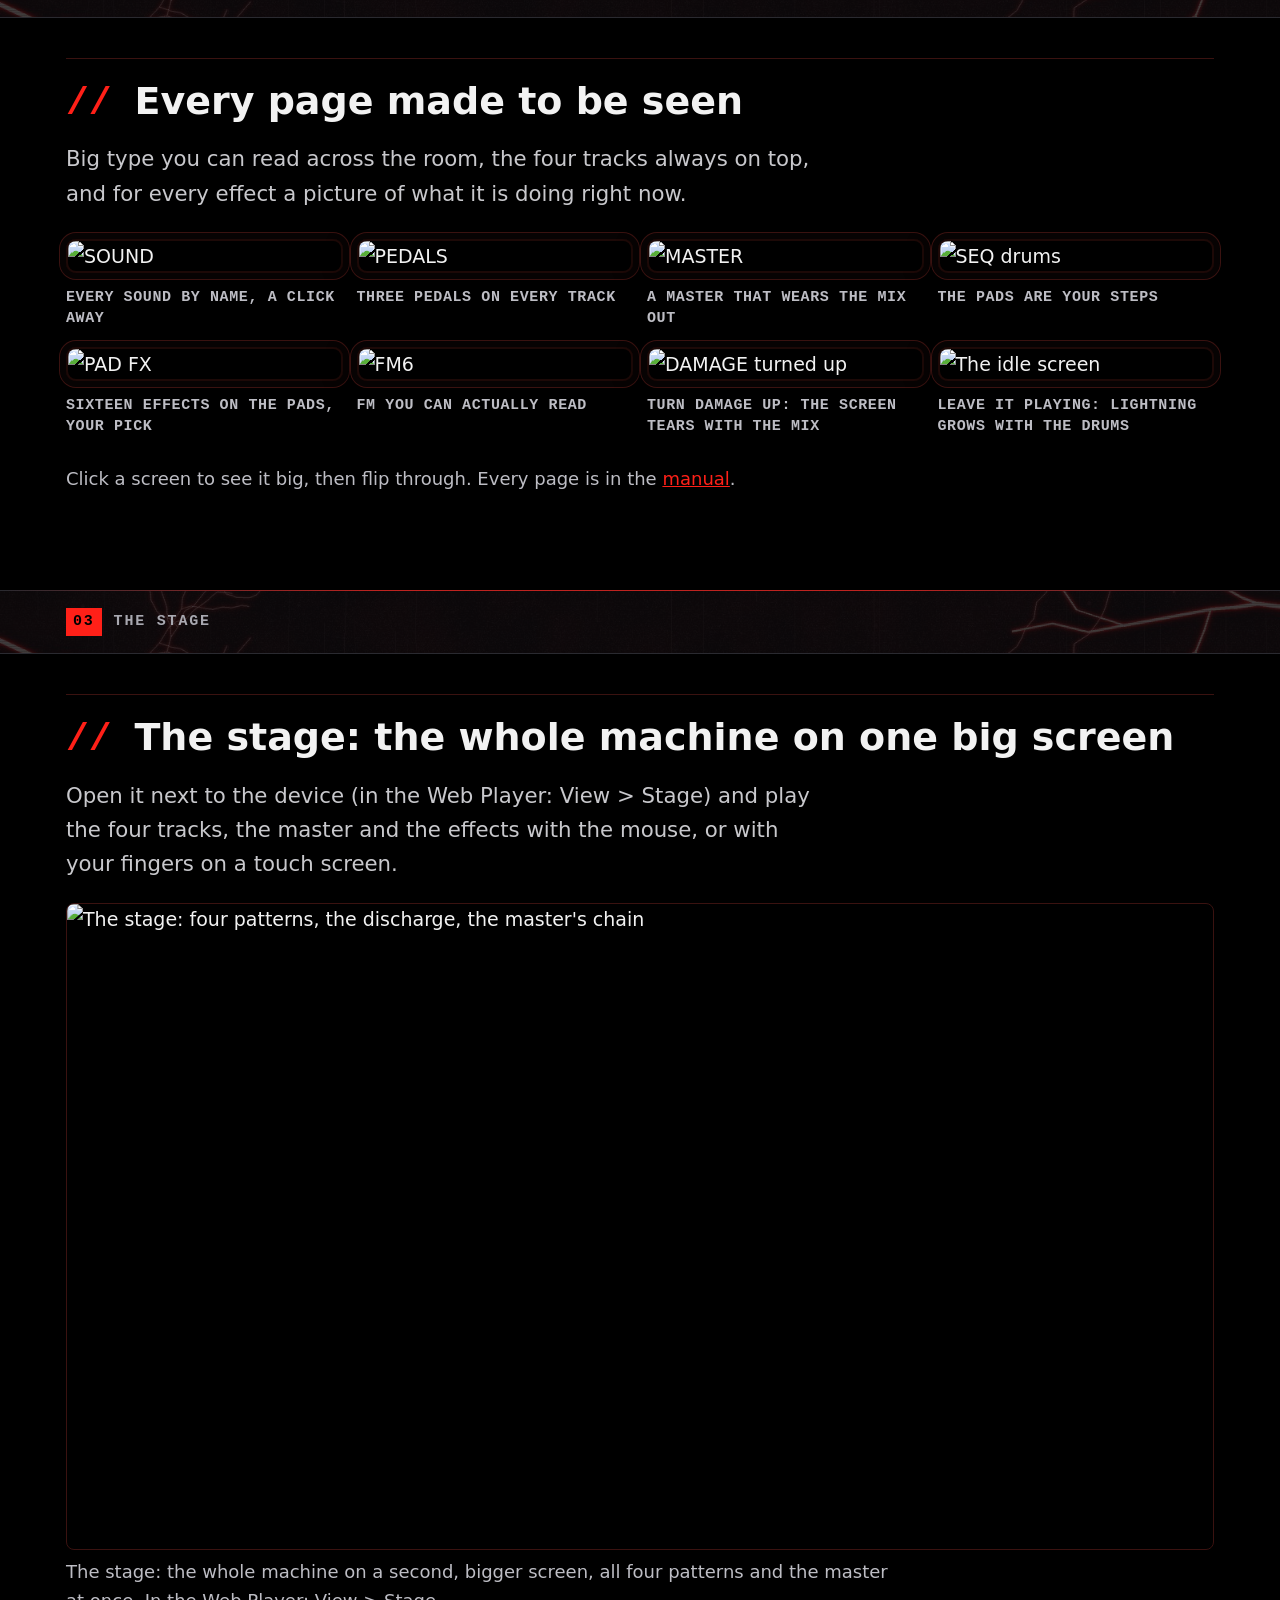
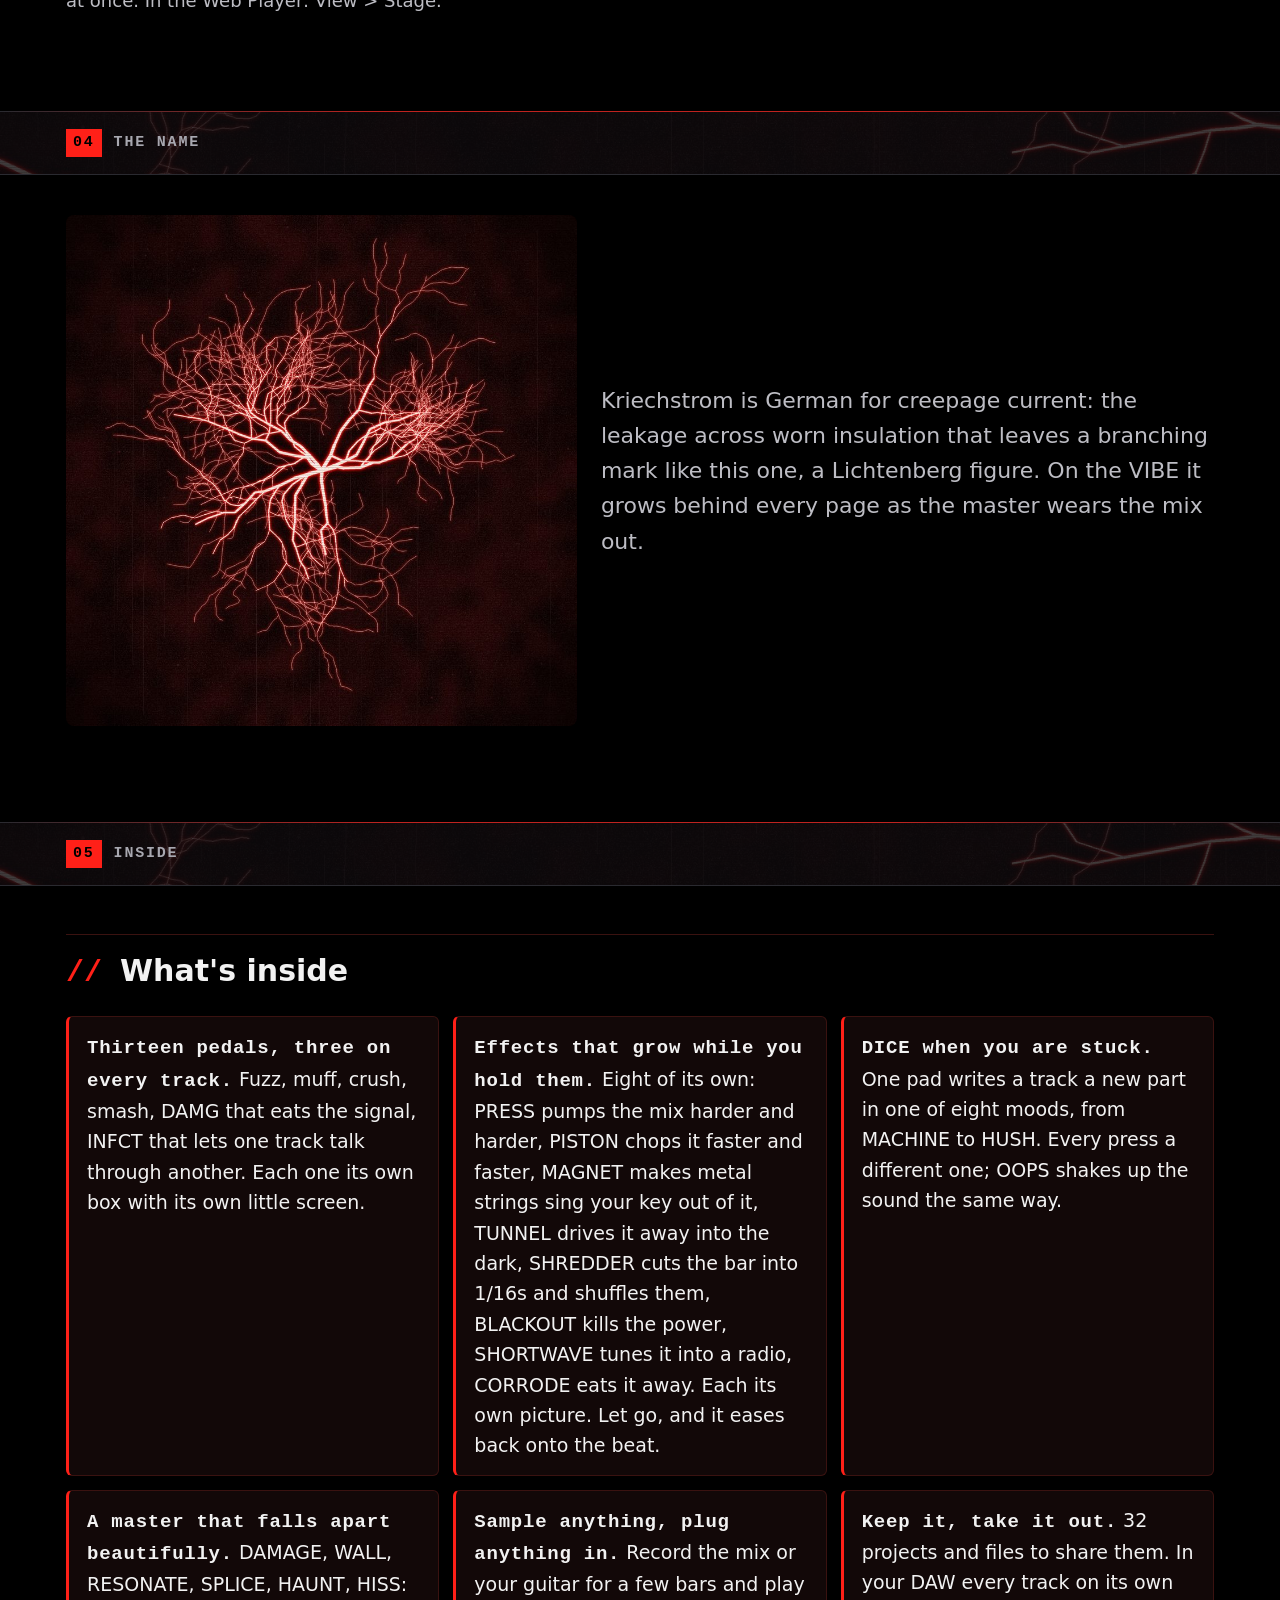
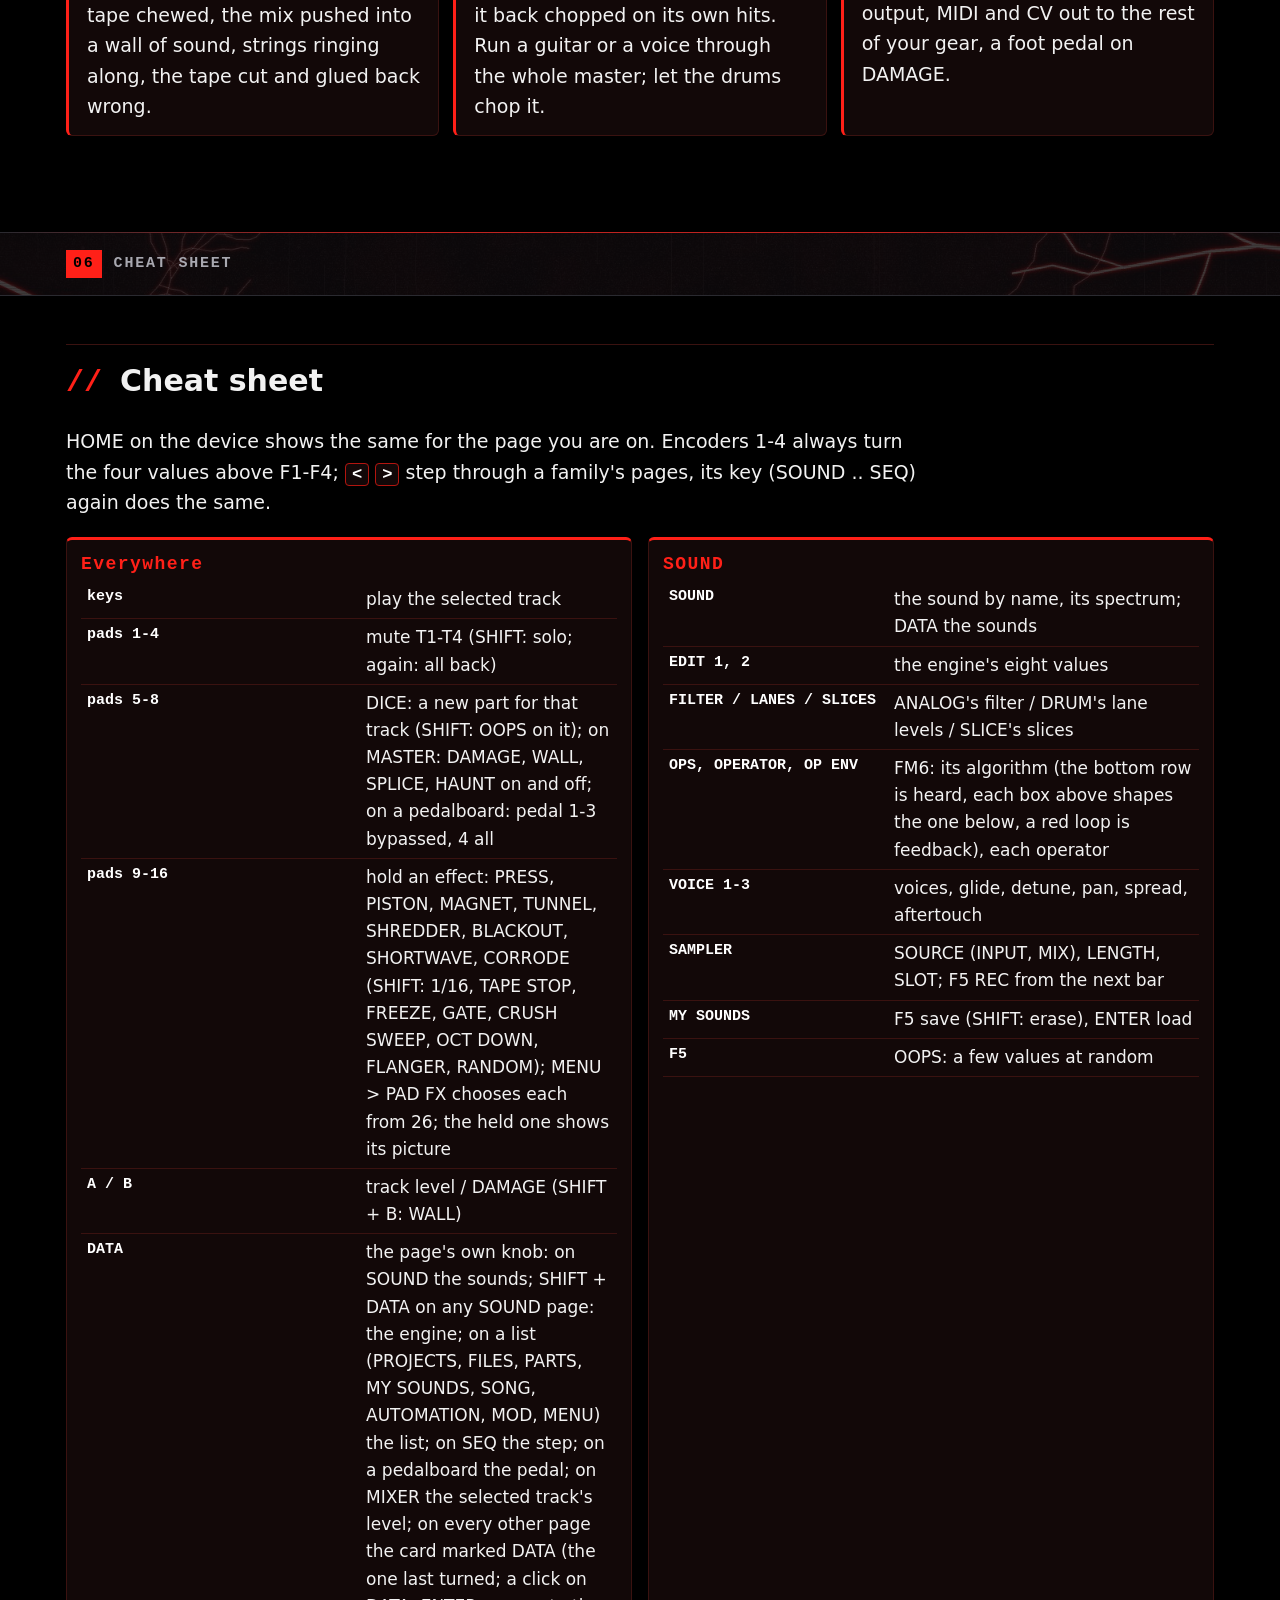
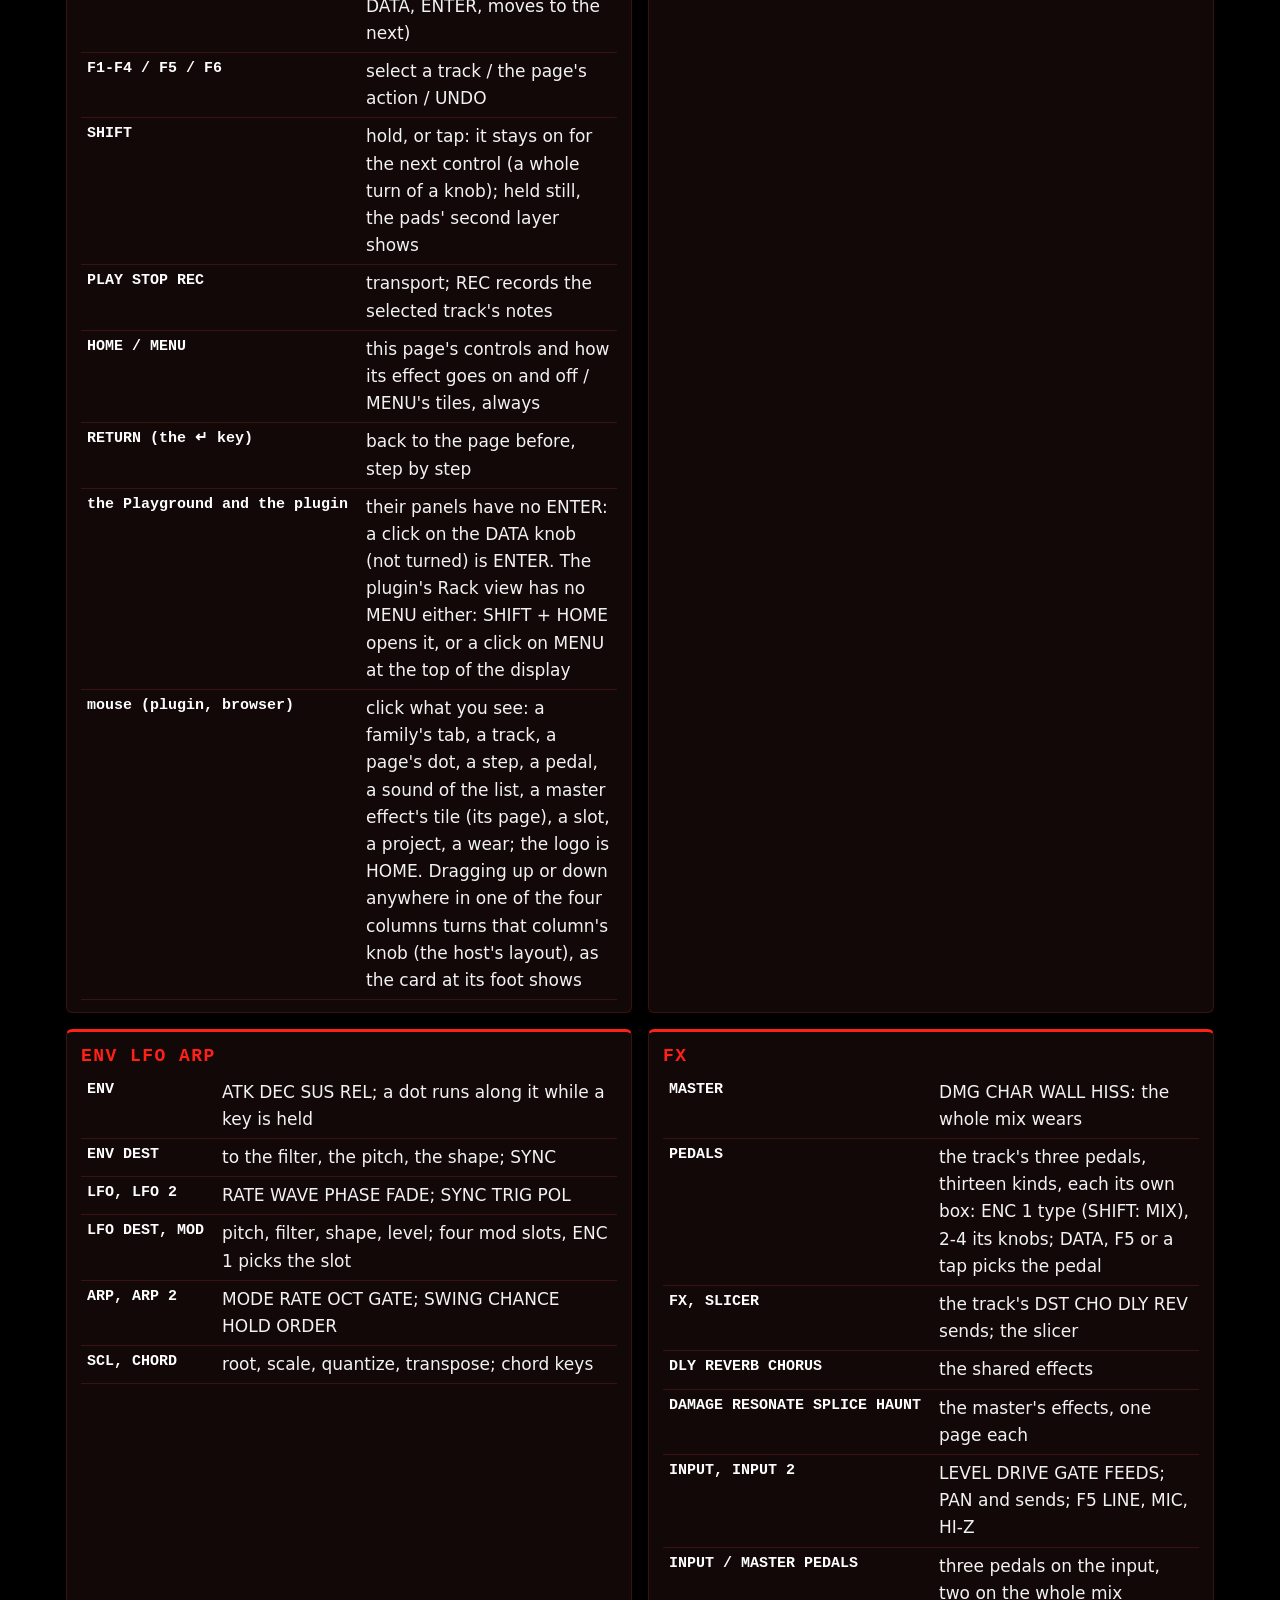
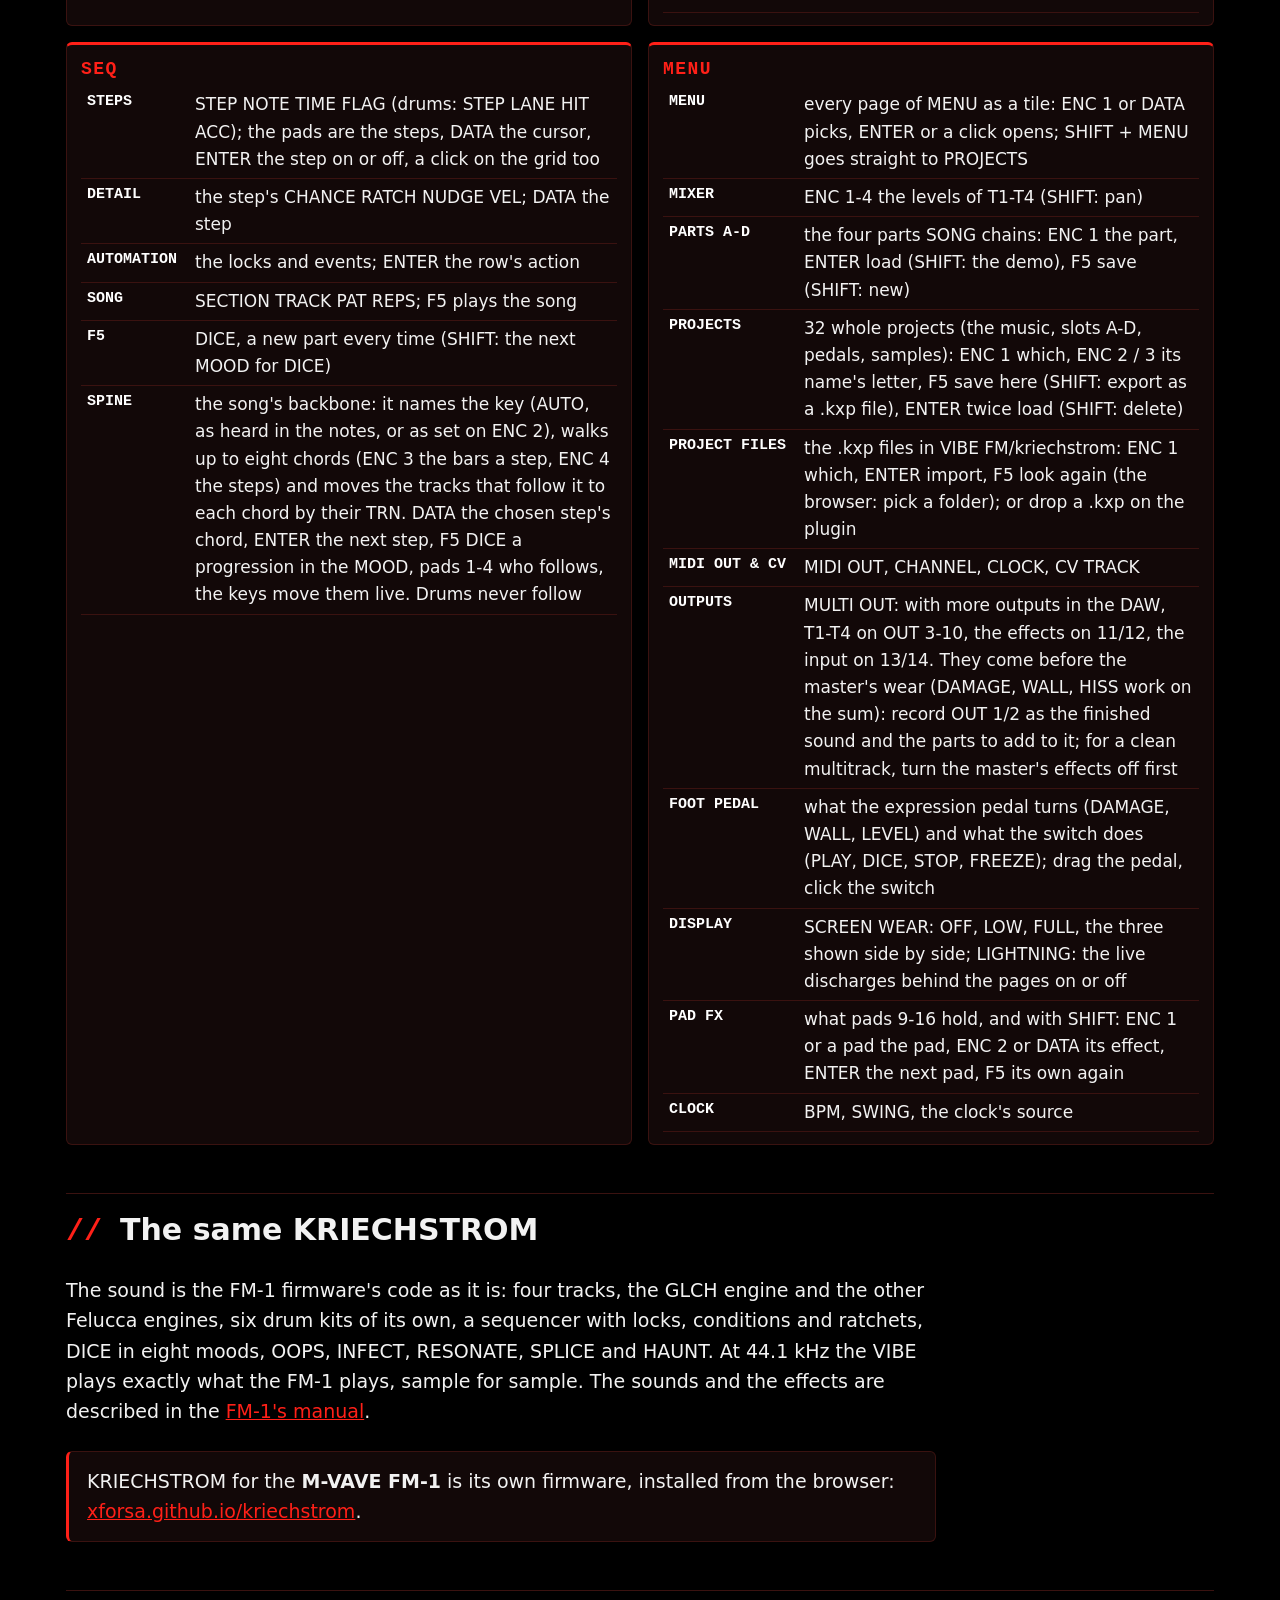
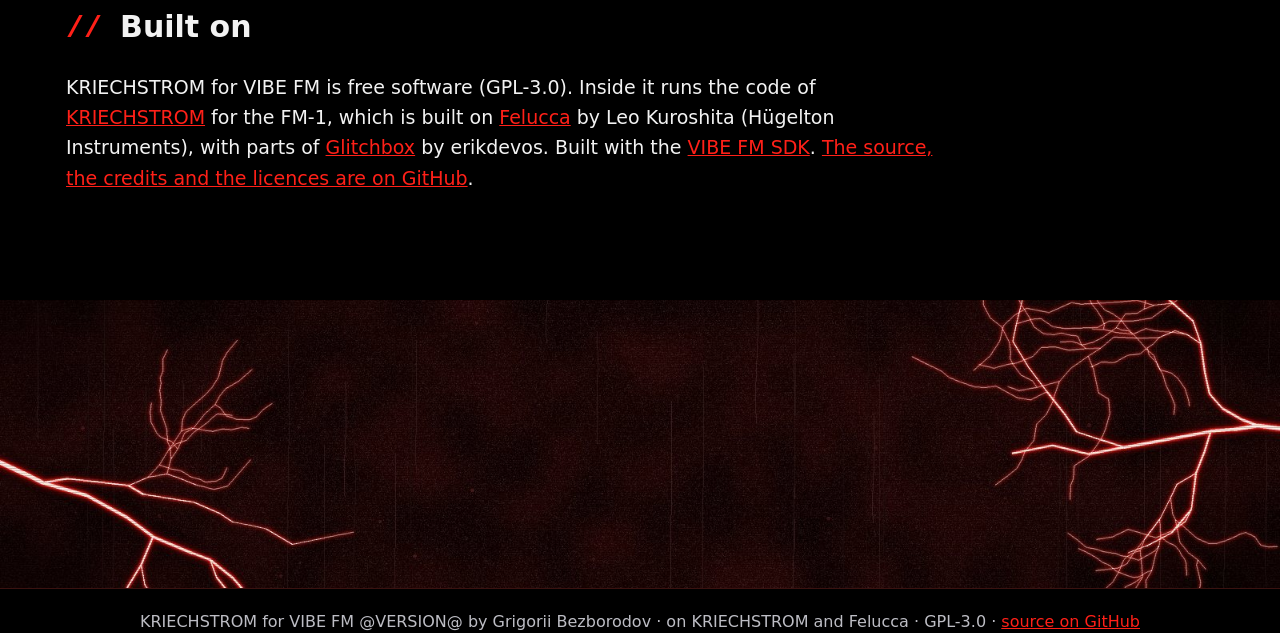
==== commit b0b11824: "0.5.19: the VIBE's own effects anew, each growing while held and easing back (PRESS PISTON MAGNET TU" ====
--- a/site/index.html
+++ b/site/index.html
@@ -81,9 +81,10 @@
 <ul class="feats grid reveal">
   <li><b>Thirteen pedals, three on every track.</b> Fuzz, muff, crush, smash, DAMG that eats the signal, INFCT that
     lets one track talk through another. Each one its own box with its own little screen.</li>
-  <li><b>Effects under your fingers.</b> Eight of its own: PRESS squeezes the mix on the beat, SHRED flings it in
-    grains, BLACKOUT cuts the power, SHORTWAVE tunes it into a radio, CORRODE eats it away, HAMMER strikes it, VOID leaves
-    only its tail, STROBE chops it. Each with its own picture. Hold a pad, let go, you are back on the beat.</li>
+  <li><b>Effects that grow while you hold them.</b> Eight of its own: PRESS pumps the mix harder and harder, PISTON chops
+    it faster and faster, MAGNET makes metal strings sing your key out of it, TUNNEL drives it away into the dark,
+    SHREDDER cuts the bar into 1/16s and shuffles them, BLACKOUT kills the power, SHORTWAVE tunes it into a radio,
+    CORRODE eats it away. Each its own picture. Let go, and it eases back onto the beat.</li>
   <li><b>DICE when you are stuck.</b> One pad writes a track a new part in one of eight moods, from MACHINE to HUSH.
     Every press a different one; OOPS shakes up the sound the same way.</li>
   <li><b>A master that falls apart beautifully.</b> DAMAGE, WALL, RESONATE, SPLICE, HAUNT, HISS: tape chewed, the mix
@@ -103,7 +104,7 @@
 <tr><td>keys</td><td>play the selected track</td></tr>
 <tr><td>pads 1-4</td><td>mute T1-T4 (SHIFT: solo; again: all back)</td></tr>
 <tr><td>pads 5-8</td><td>DICE: a new part for that track (SHIFT: OOPS on it); on MASTER: DAMAGE, WALL, SPLICE, HAUNT on and off; on a pedalboard: pedal 1-3 bypassed, 4 all</td></tr>
-<tr><td>pads 9-16</td><td>hold an effect: PRESS, SHRED, BLACKOUT, SHORTWAVE, CORRODE, HAMMER, VOID, STROBE (SHIFT: 1/16, TAPE STOP, FREEZE, GATE, CRUSH SWEEP, OCT DOWN, FLANGER, RANDOM); MENU &gt; PAD FX chooses each from 26; the held one shows its picture</td></tr>
+<tr><td>pads 9-16</td><td>hold an effect: PRESS, PISTON, MAGNET, TUNNEL, SHREDDER, BLACKOUT, SHORTWAVE, CORRODE (SHIFT: 1/16, TAPE STOP, FREEZE, GATE, CRUSH SWEEP, OCT DOWN, FLANGER, RANDOM); MENU &gt; PAD FX chooses each from 26; the held one shows its picture</td></tr>
 <tr><td>A / B</td><td>track level / DAMAGE (SHIFT + B: WALL)</td></tr>
 <tr><td>DATA</td><td>the page's own knob: on SOUND the sounds; SHIFT + DATA on any SOUND page: the engine; on a list (PROJECTS, FILES, PARTS, MY SOUNDS, SONG, AUTOMATION, MOD, MENU) the list; on SEQ the step; on a pedalboard the pedal; on MIXER the selected track's level; on every other page the card marked DATA (the one last turned; a click on DATA, ENTER, moves to the next)</td></tr>
 <tr><td>F1-F4 / F5 / F6</td><td>select a track / the page's action / UNDO</td></tr>
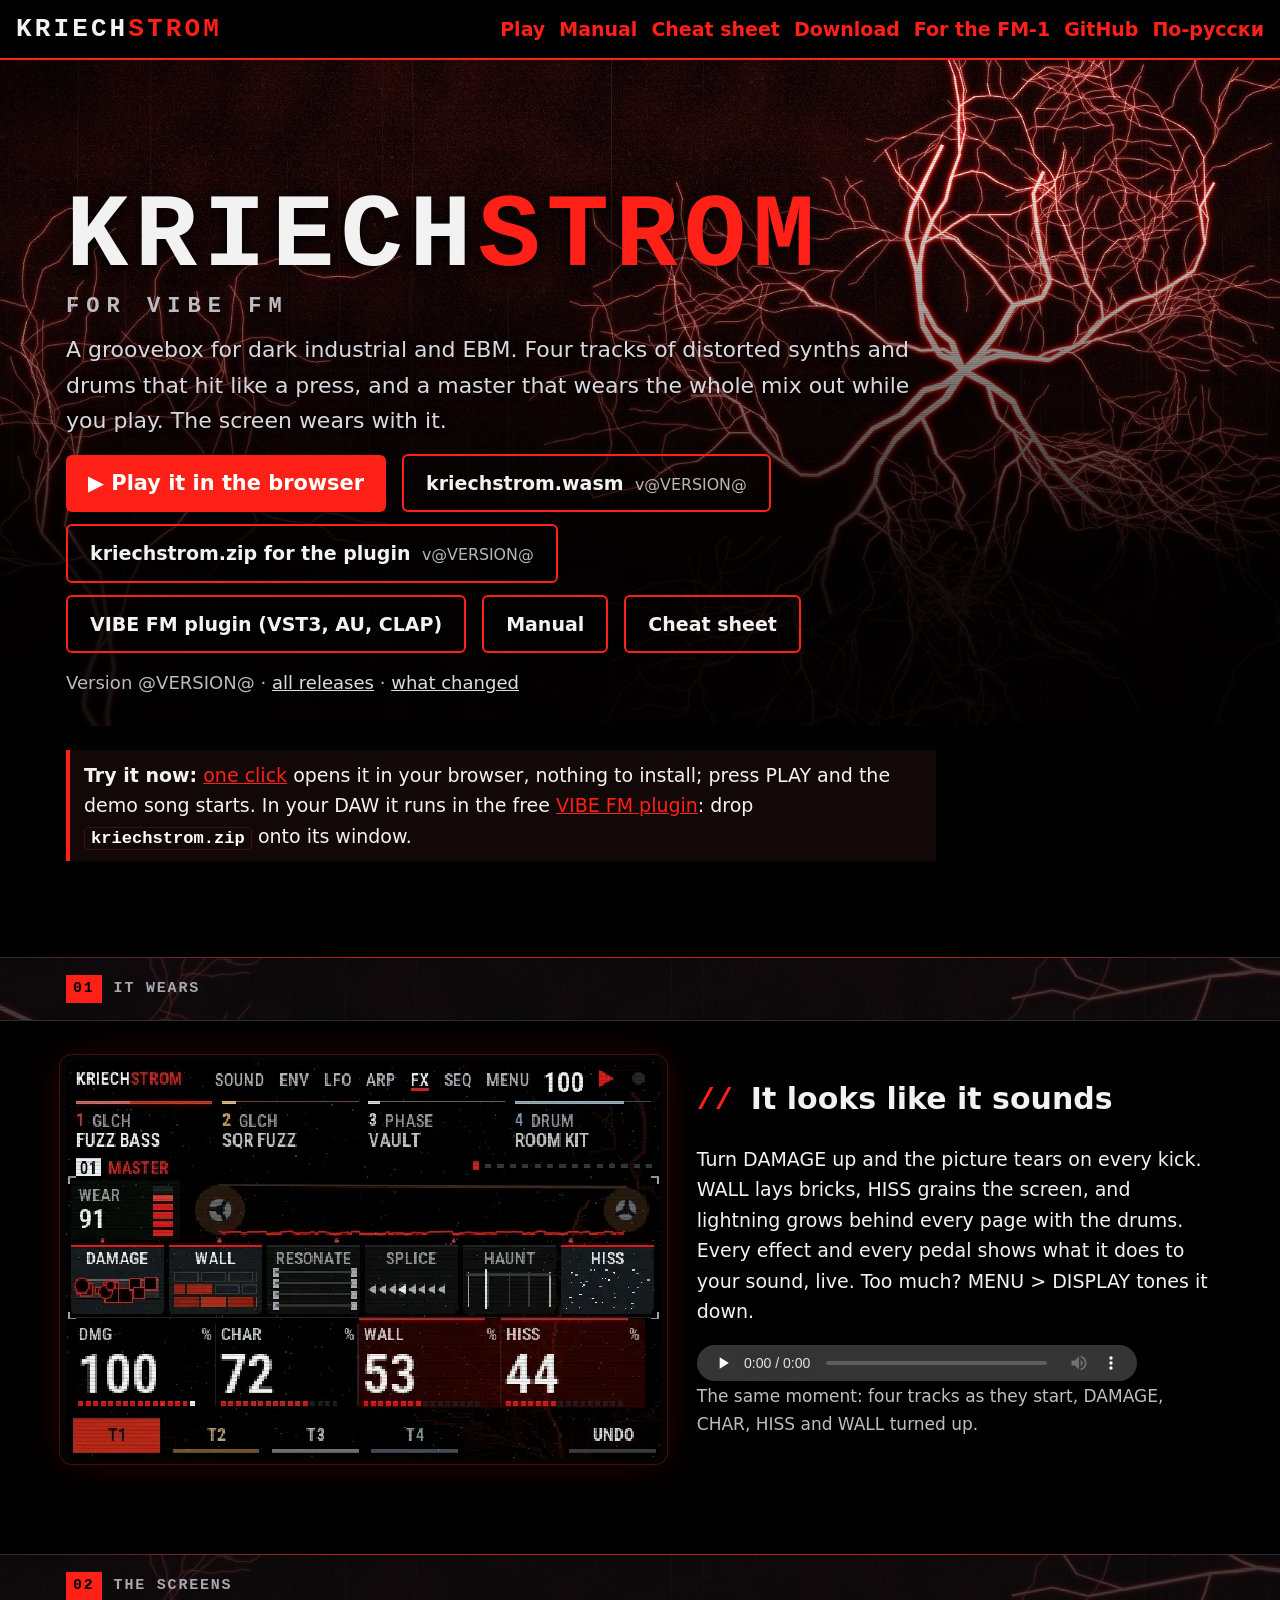
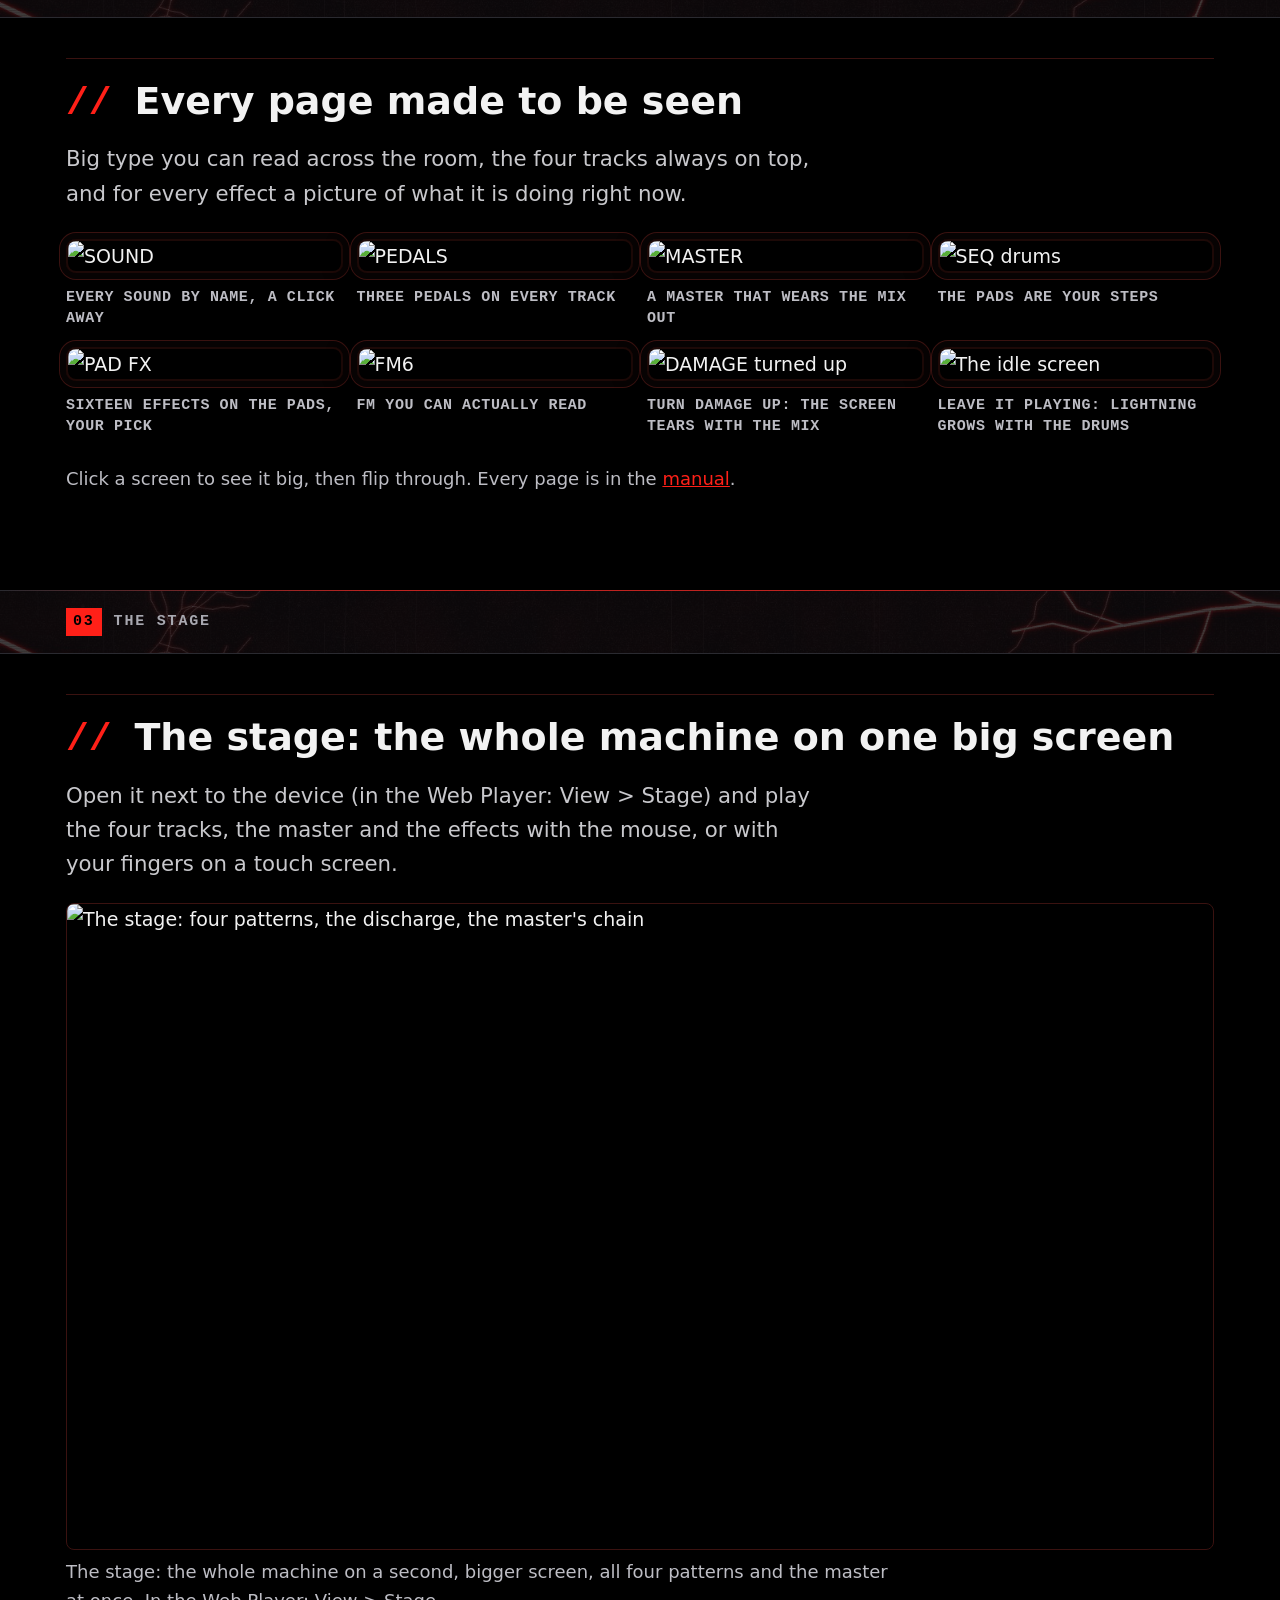
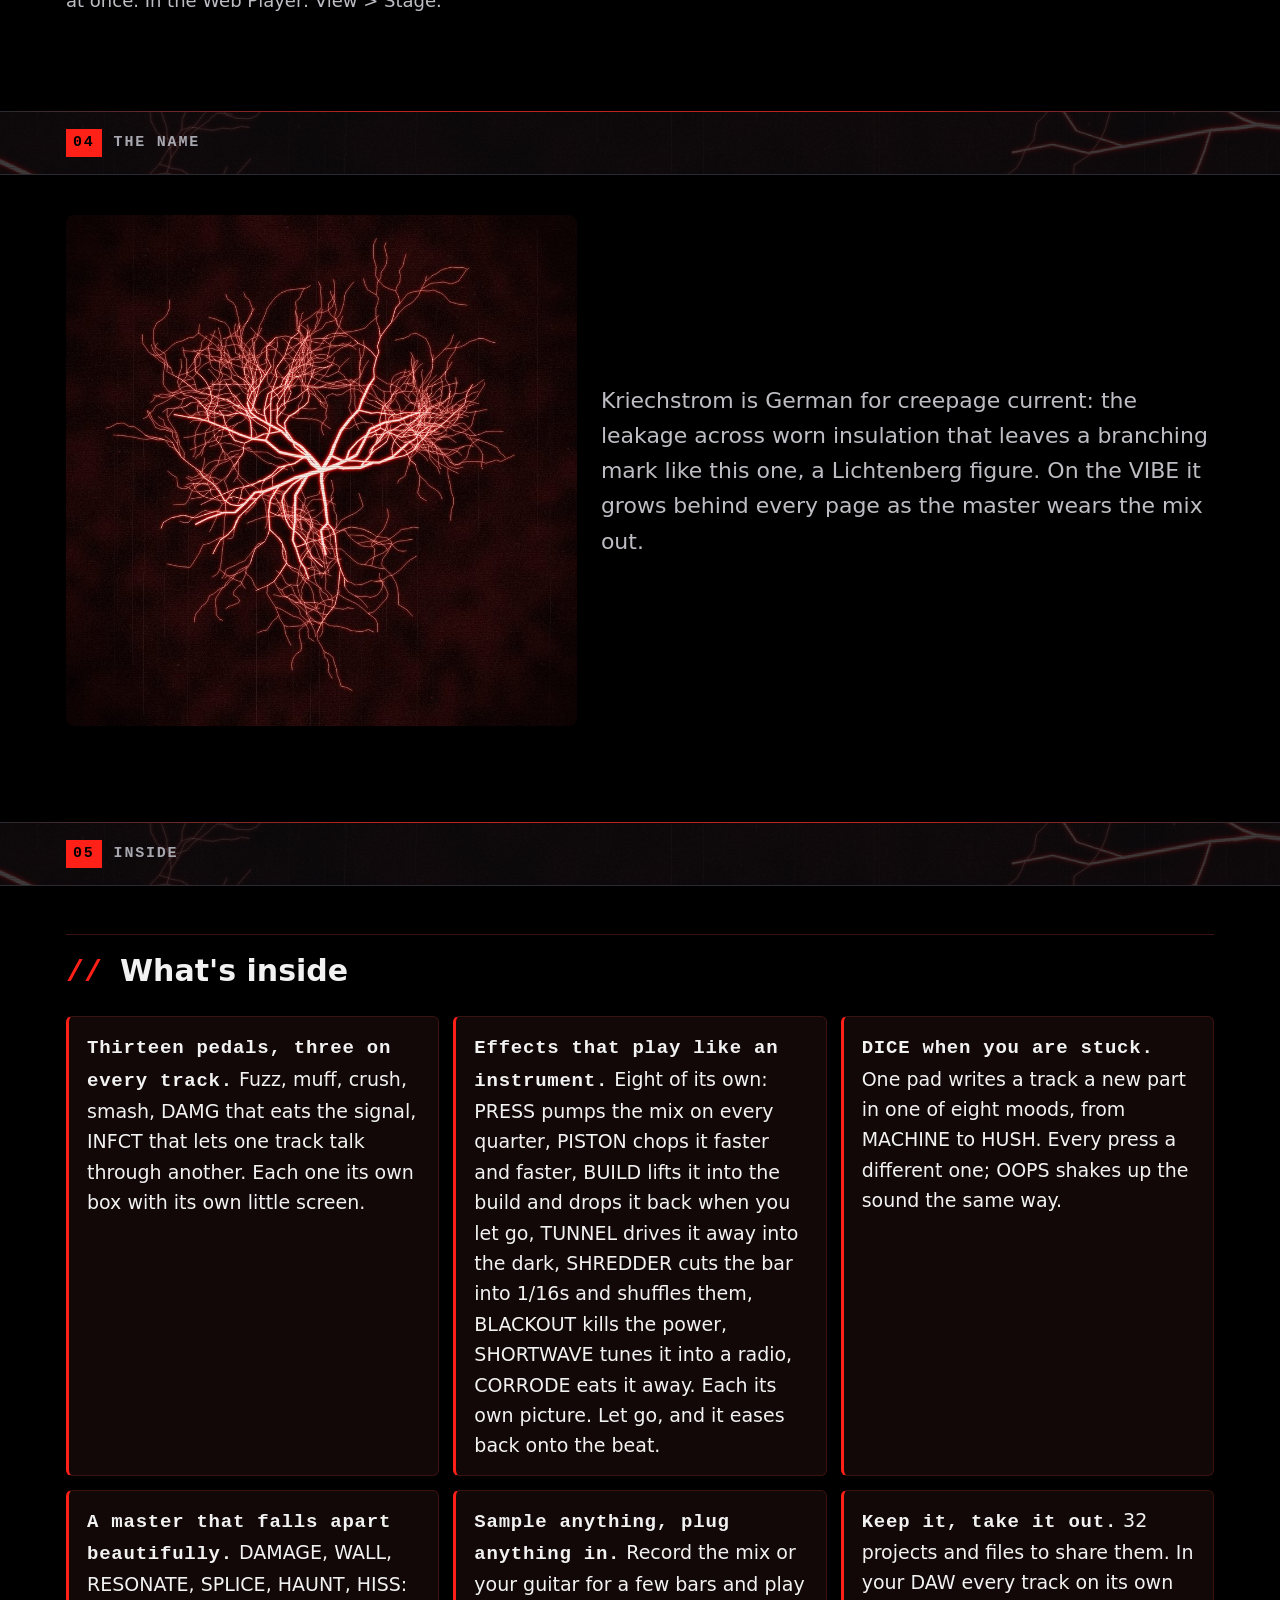
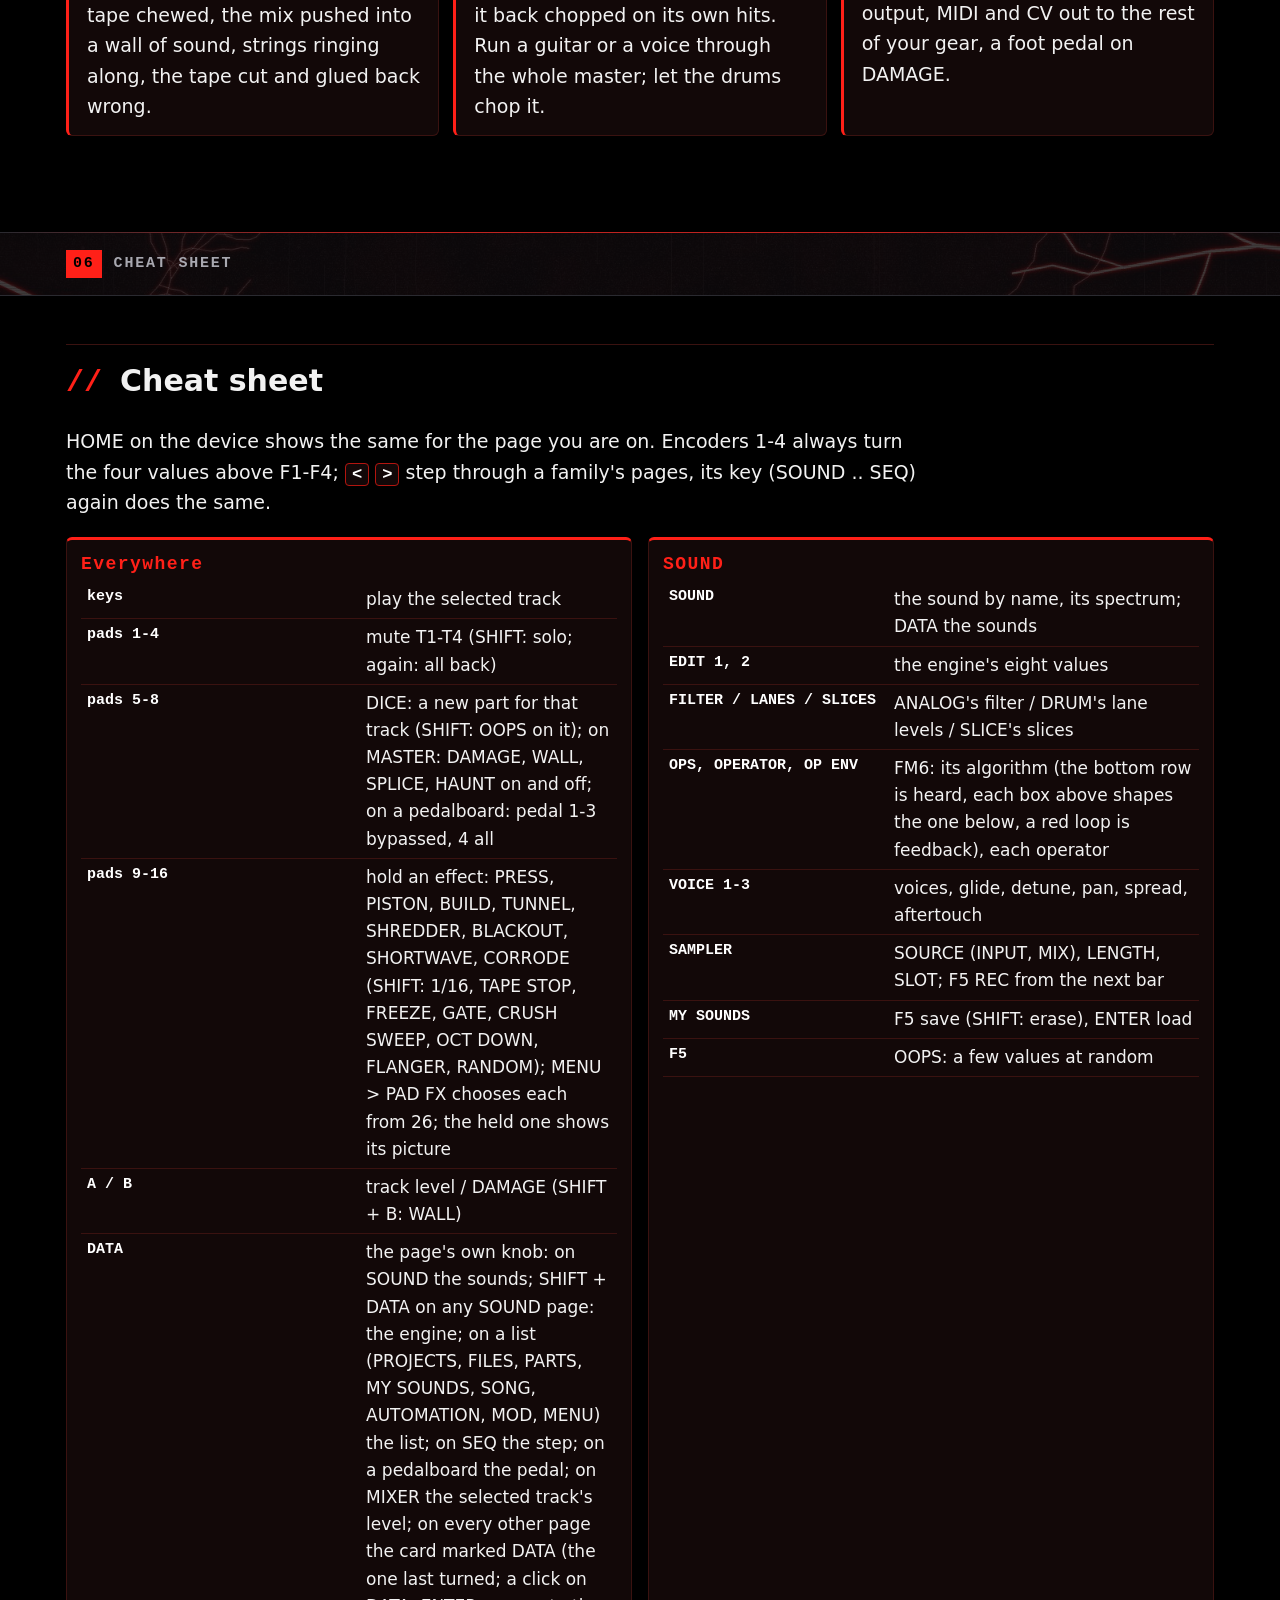
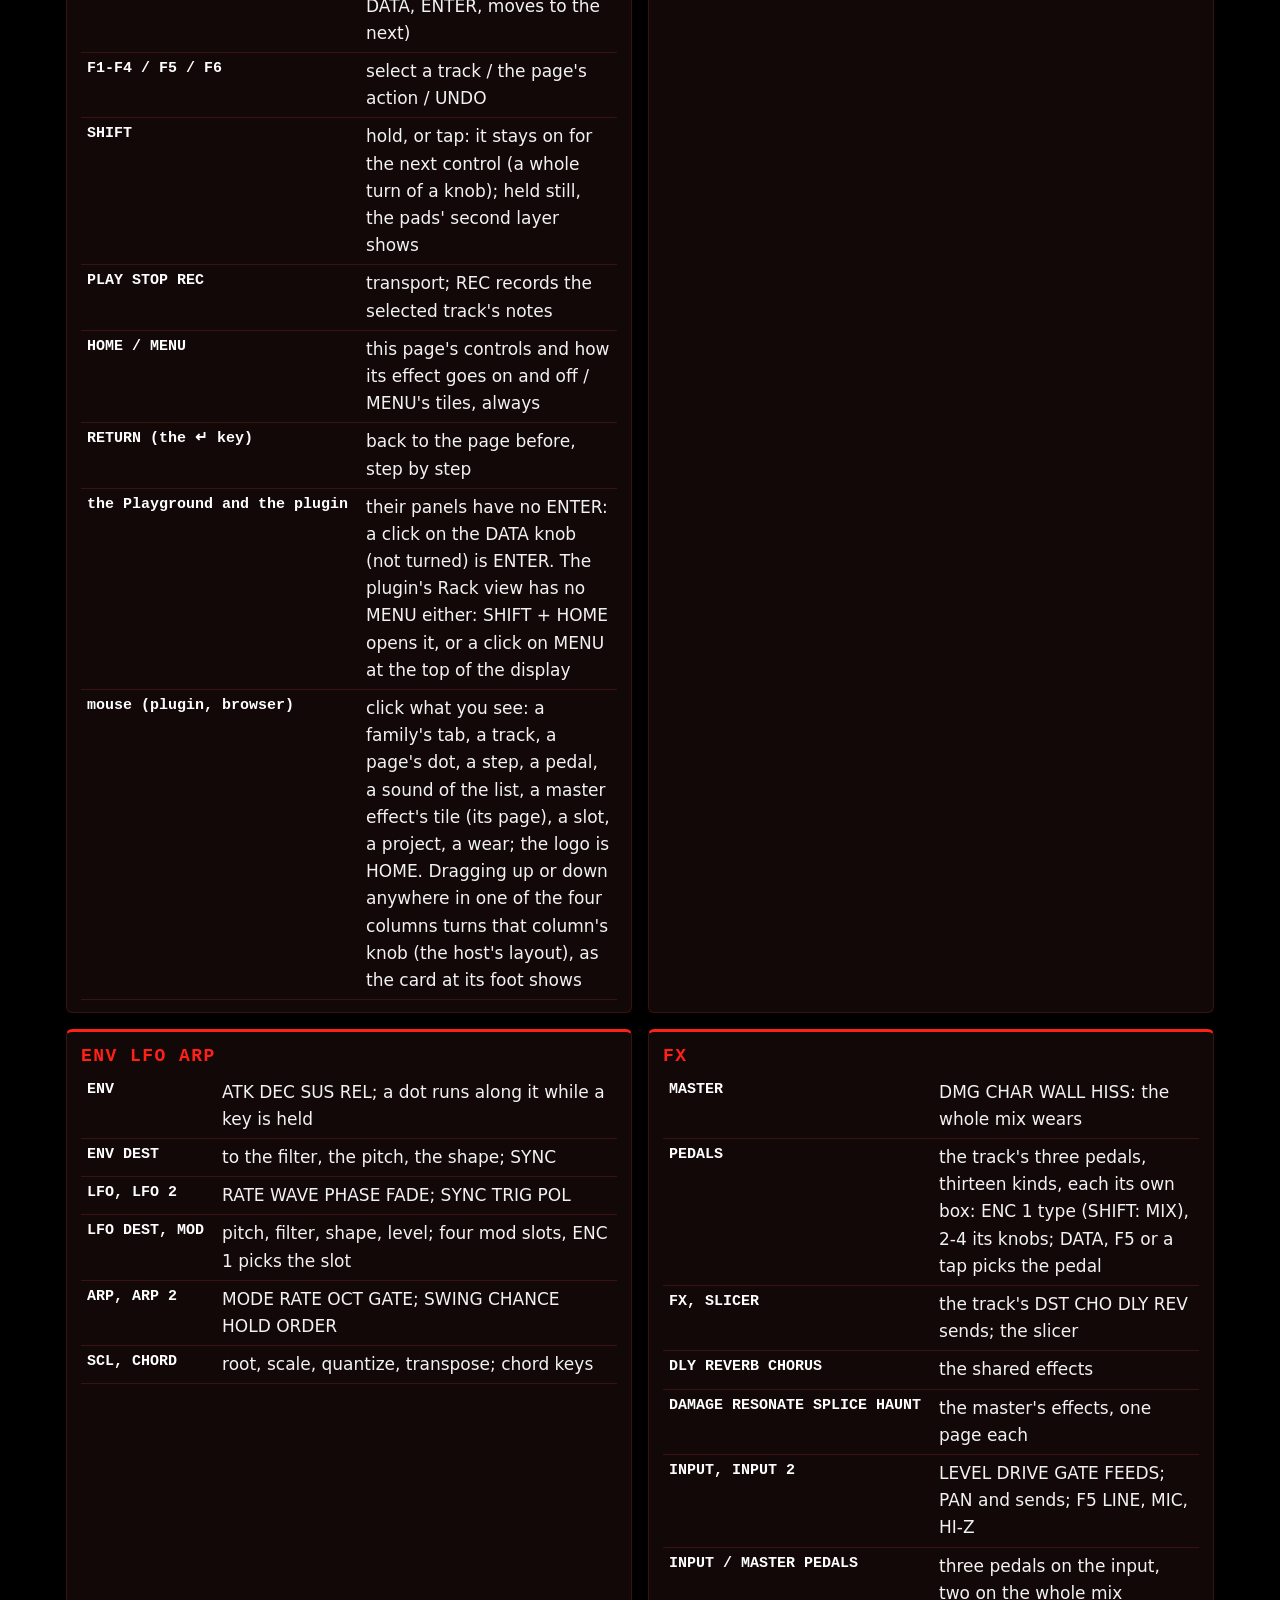
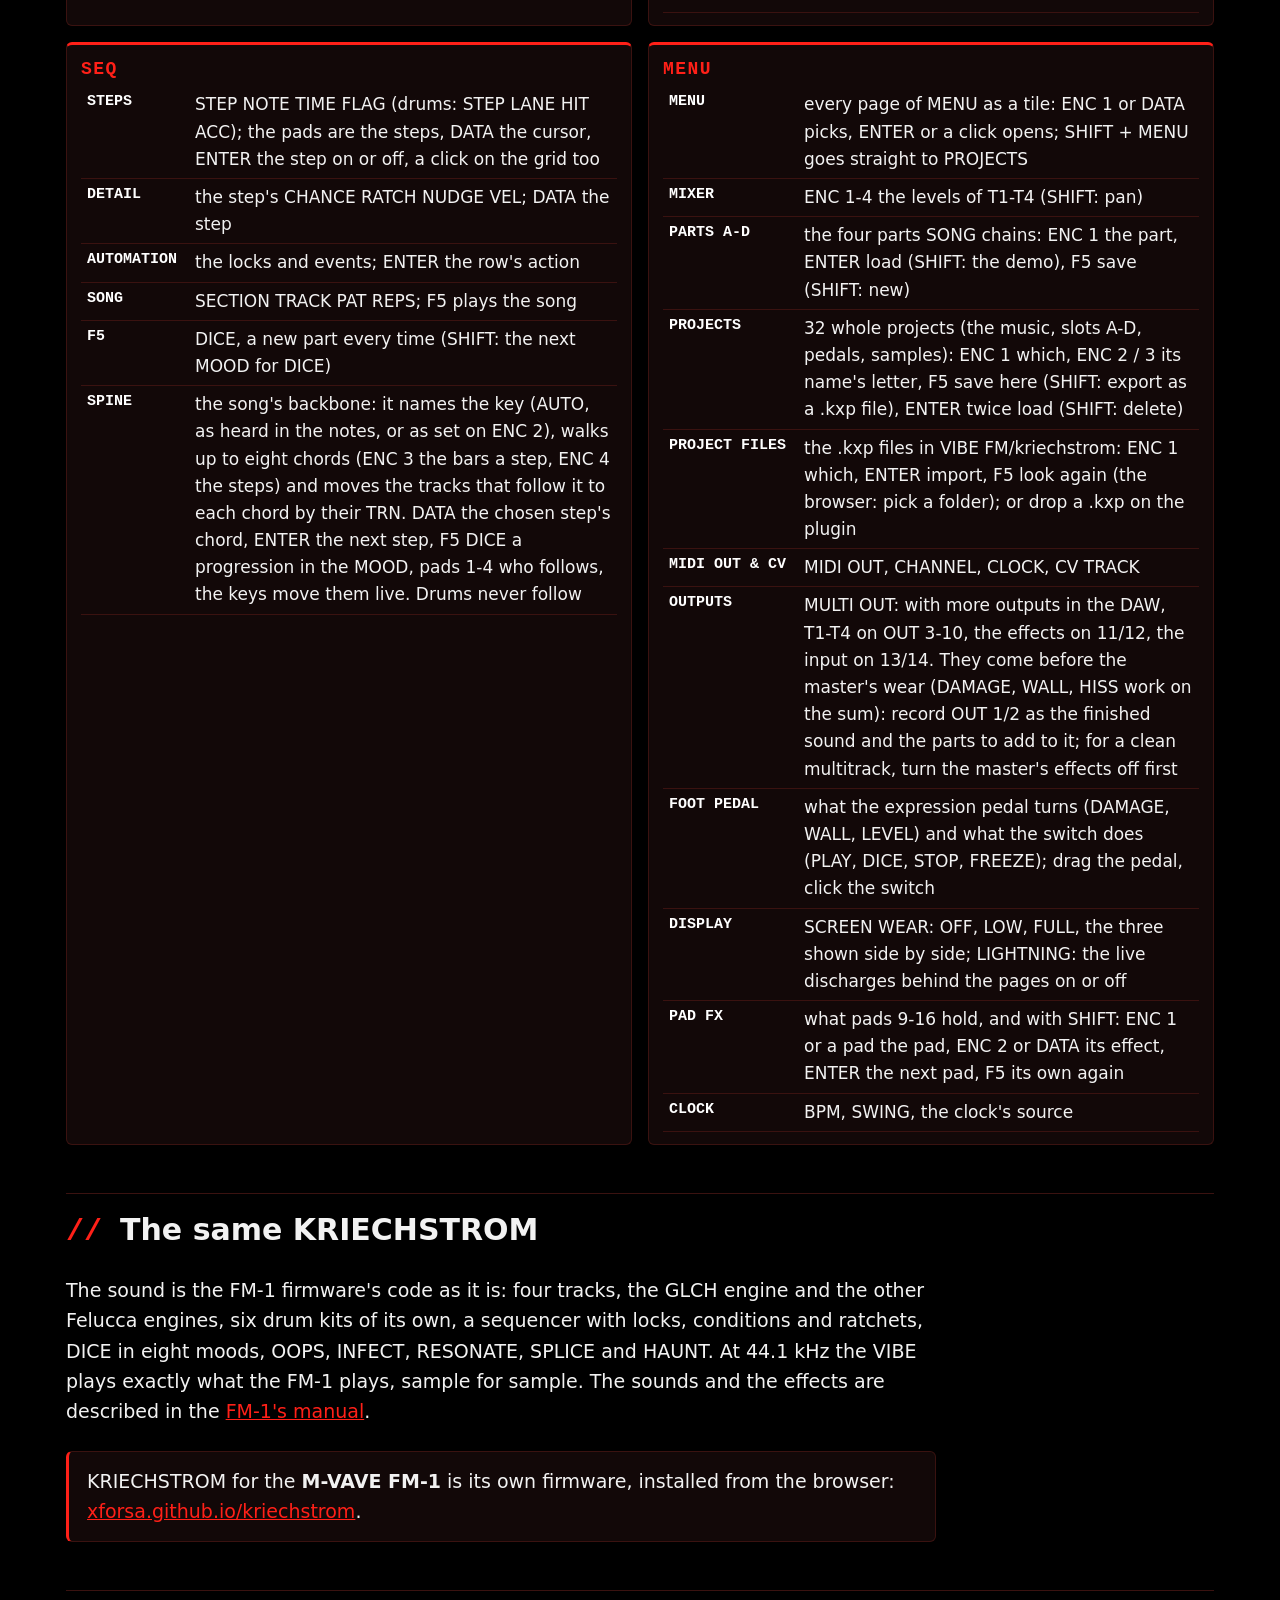
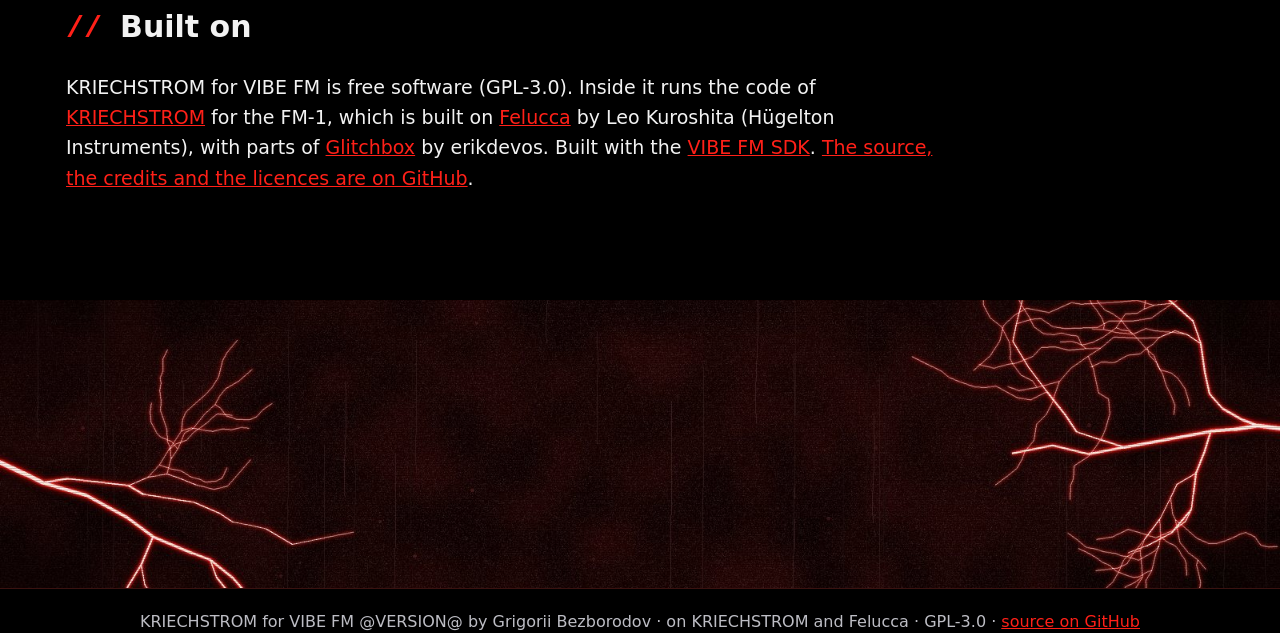
==== commit 2be8c839: "0.5.20: PRESS as the quarter's pump and in at once, BUILD in place of MAGNET (dropping back when let" ====
--- a/site/index.html
+++ b/site/index.html
@@ -81,8 +81,8 @@
 <ul class="feats grid reveal">
   <li><b>Thirteen pedals, three on every track.</b> Fuzz, muff, crush, smash, DAMG that eats the signal, INFCT that
     lets one track talk through another. Each one its own box with its own little screen.</li>
-  <li><b>Effects that grow while you hold them.</b> Eight of its own: PRESS pumps the mix harder and harder, PISTON chops
-    it faster and faster, MAGNET makes metal strings sing your key out of it, TUNNEL drives it away into the dark,
+  <li><b>Effects that play like an instrument.</b> Eight of its own: PRESS pumps the mix on every quarter, PISTON chops
+    it faster and faster, BUILD lifts it into the build and drops it back when you let go, TUNNEL drives it away into the dark,
     SHREDDER cuts the bar into 1/16s and shuffles them, BLACKOUT kills the power, SHORTWAVE tunes it into a radio,
     CORRODE eats it away. Each its own picture. Let go, and it eases back onto the beat.</li>
   <li><b>DICE when you are stuck.</b> One pad writes a track a new part in one of eight moods, from MACHINE to HUSH.
@@ -104,7 +104,7 @@
 <tr><td>keys</td><td>play the selected track</td></tr>
 <tr><td>pads 1-4</td><td>mute T1-T4 (SHIFT: solo; again: all back)</td></tr>
 <tr><td>pads 5-8</td><td>DICE: a new part for that track (SHIFT: OOPS on it); on MASTER: DAMAGE, WALL, SPLICE, HAUNT on and off; on a pedalboard: pedal 1-3 bypassed, 4 all</td></tr>
-<tr><td>pads 9-16</td><td>hold an effect: PRESS, PISTON, MAGNET, TUNNEL, SHREDDER, BLACKOUT, SHORTWAVE, CORRODE (SHIFT: 1/16, TAPE STOP, FREEZE, GATE, CRUSH SWEEP, OCT DOWN, FLANGER, RANDOM); MENU &gt; PAD FX chooses each from 26; the held one shows its picture</td></tr>
+<tr><td>pads 9-16</td><td>hold an effect: PRESS, PISTON, BUILD, TUNNEL, SHREDDER, BLACKOUT, SHORTWAVE, CORRODE (SHIFT: 1/16, TAPE STOP, FREEZE, GATE, CRUSH SWEEP, OCT DOWN, FLANGER, RANDOM); MENU &gt; PAD FX chooses each from 26; the held one shows its picture</td></tr>
 <tr><td>A / B</td><td>track level / DAMAGE (SHIFT + B: WALL)</td></tr>
 <tr><td>DATA</td><td>the page's own knob: on SOUND the sounds; SHIFT + DATA on any SOUND page: the engine; on a list (PROJECTS, FILES, PARTS, MY SOUNDS, SONG, AUTOMATION, MOD, MENU) the list; on SEQ the step; on a pedalboard the pedal; on MIXER the selected track's level; on every other page the card marked DATA (the one last turned; a click on DATA, ENTER, moves to the next)</td></tr>
 <tr><td>F1-F4 / F5 / F6</td><td>select a track / the page's action / UNDO</td></tr>
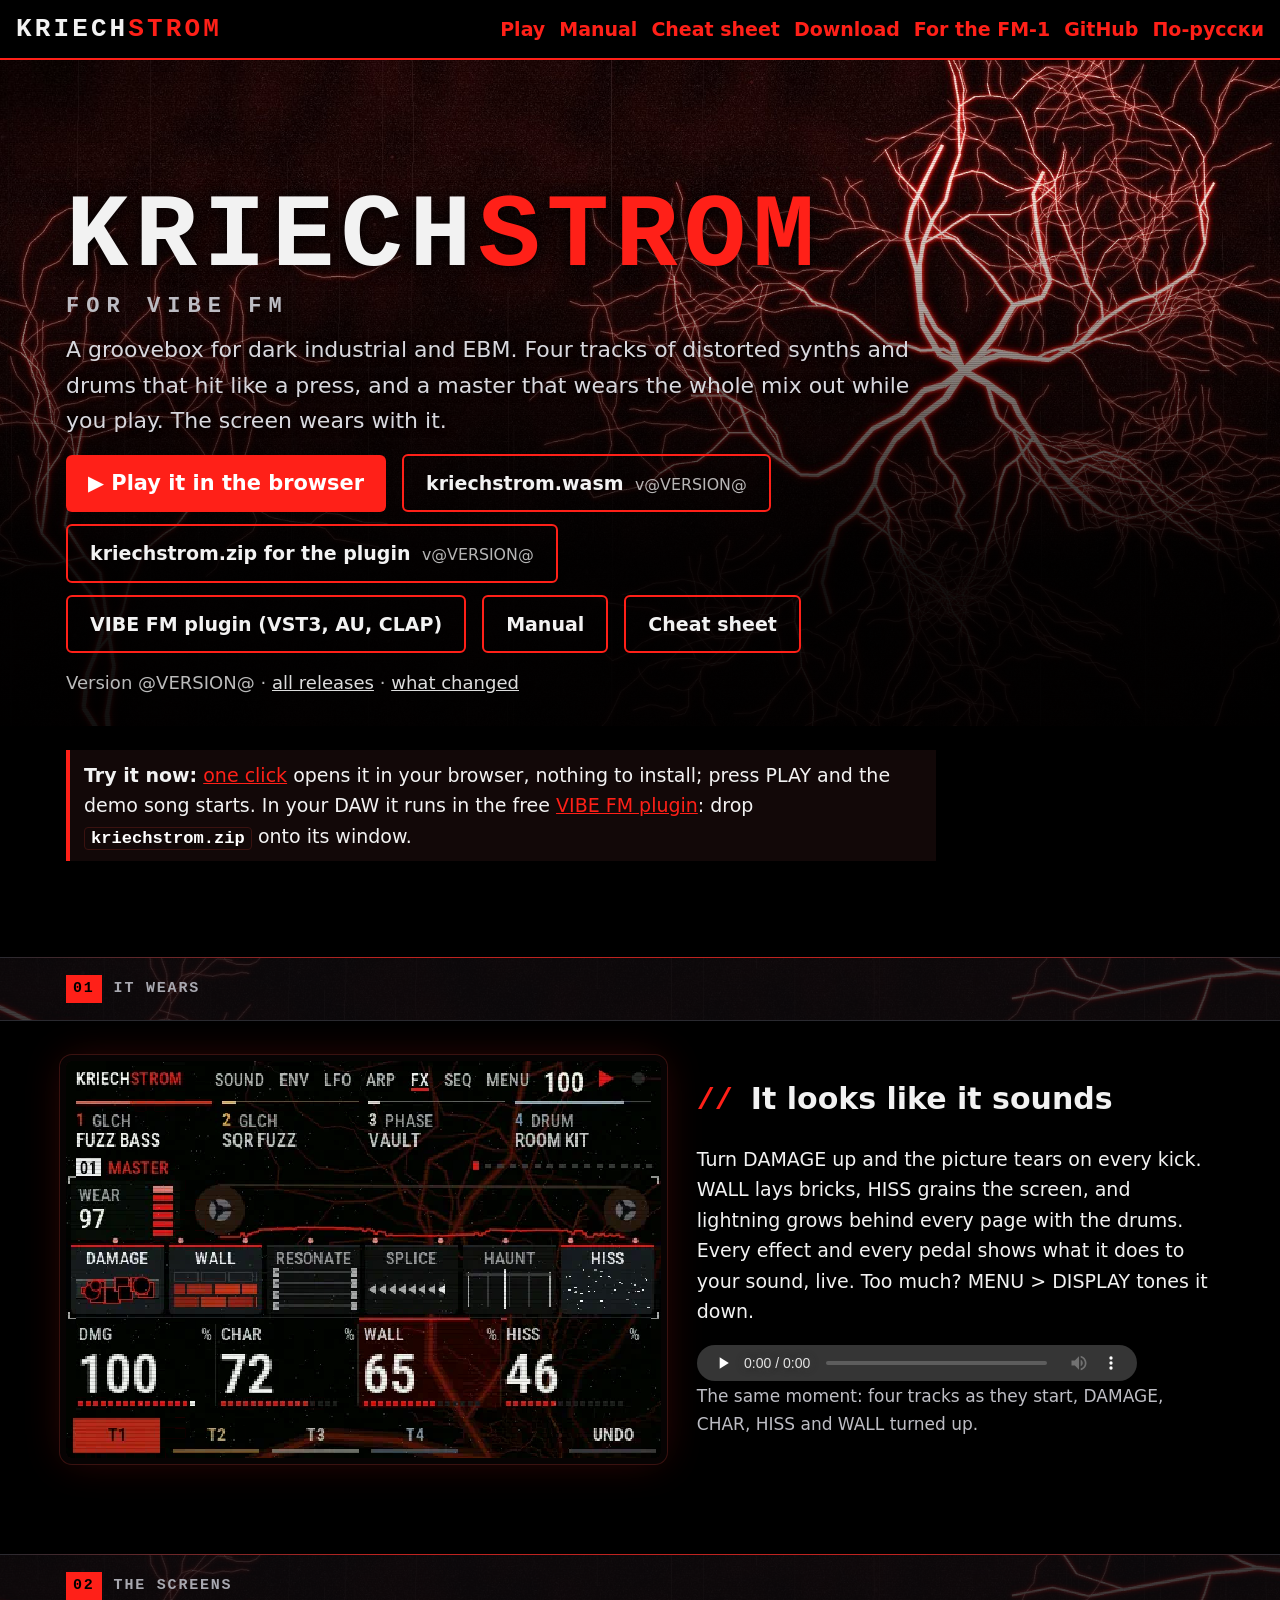
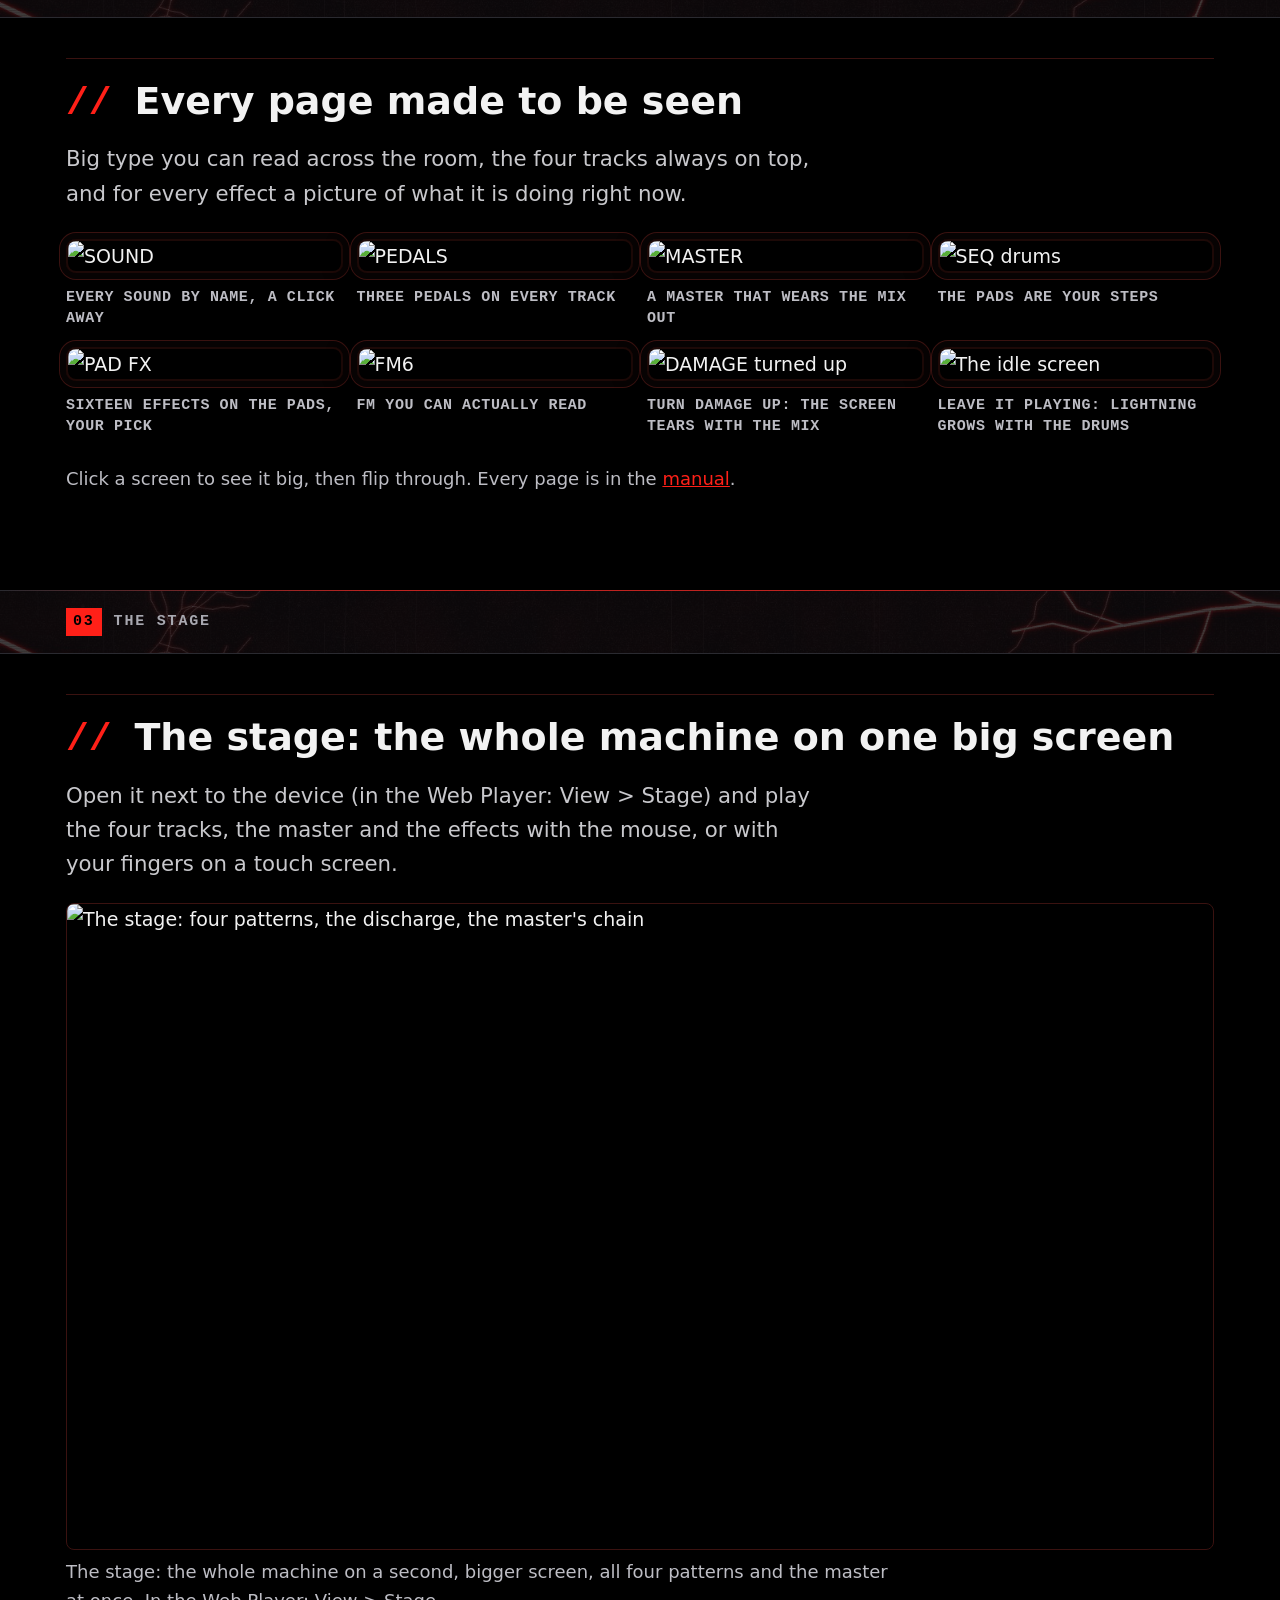
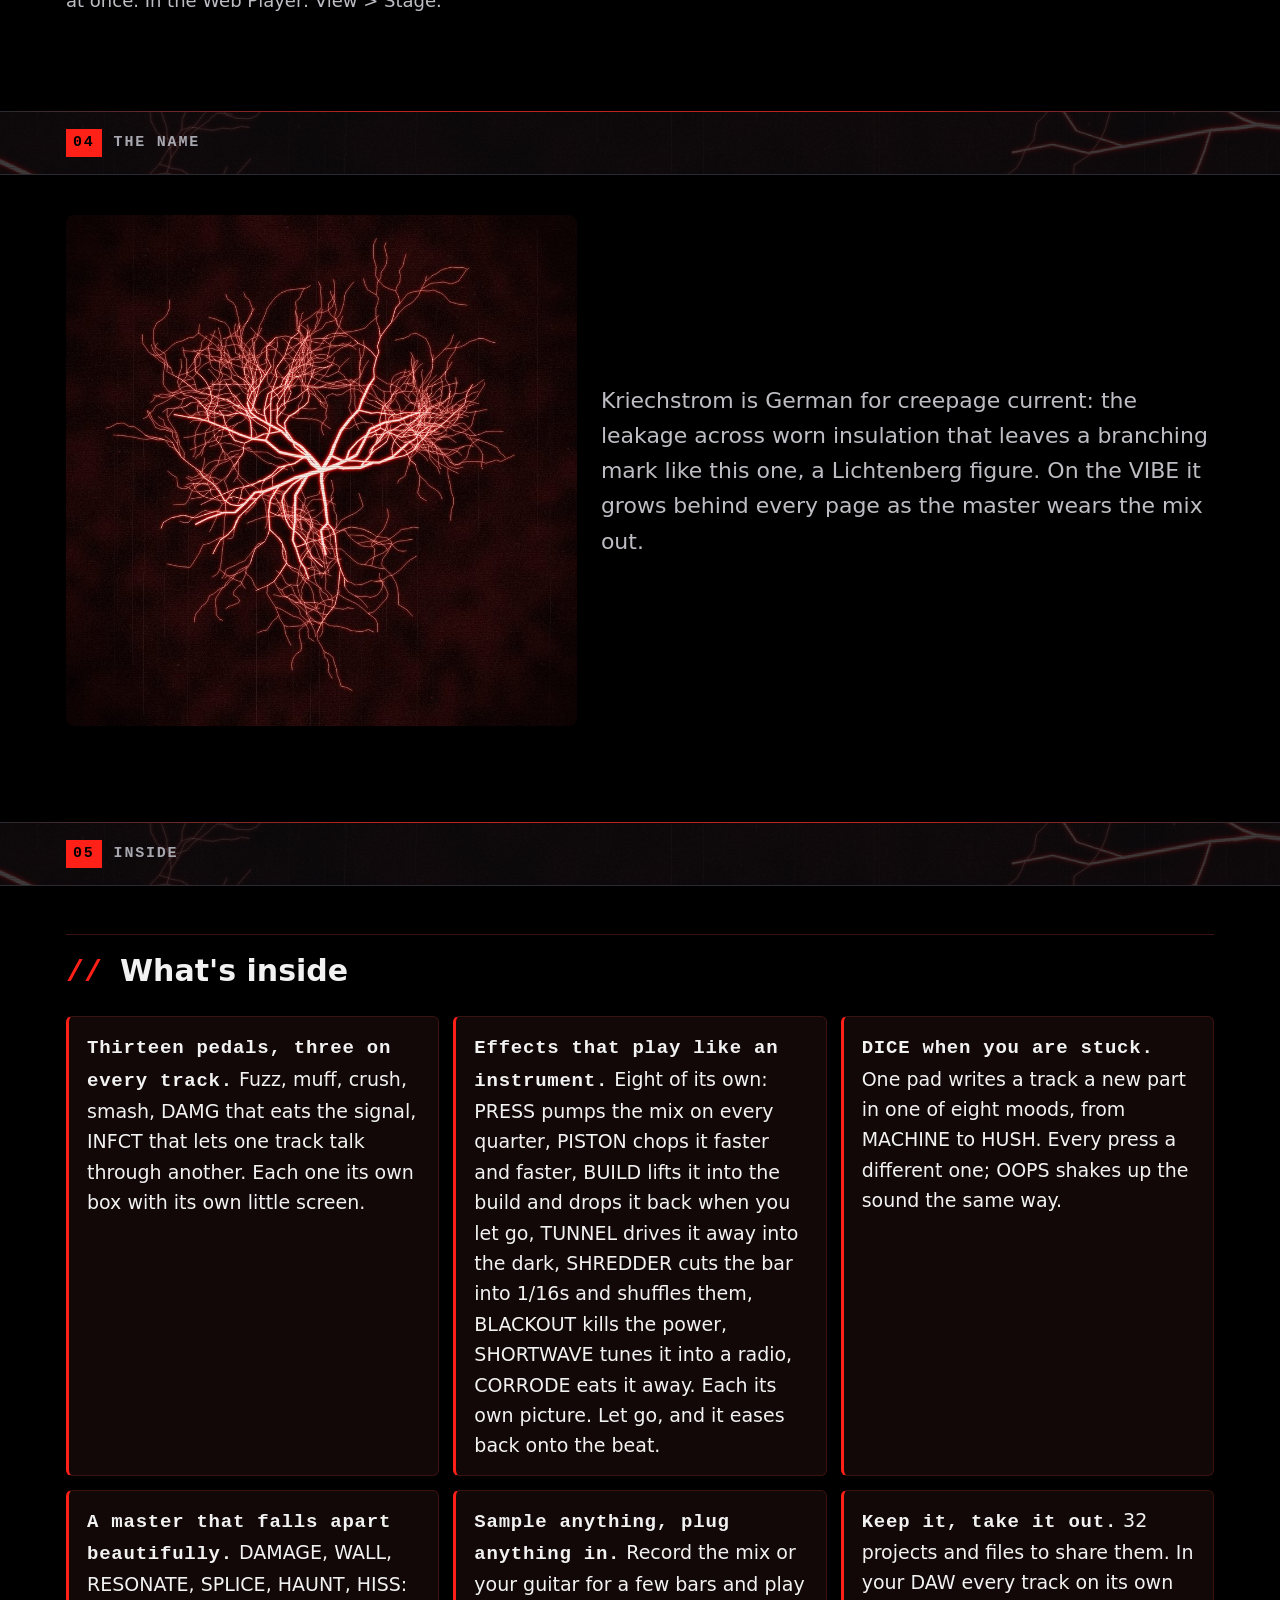
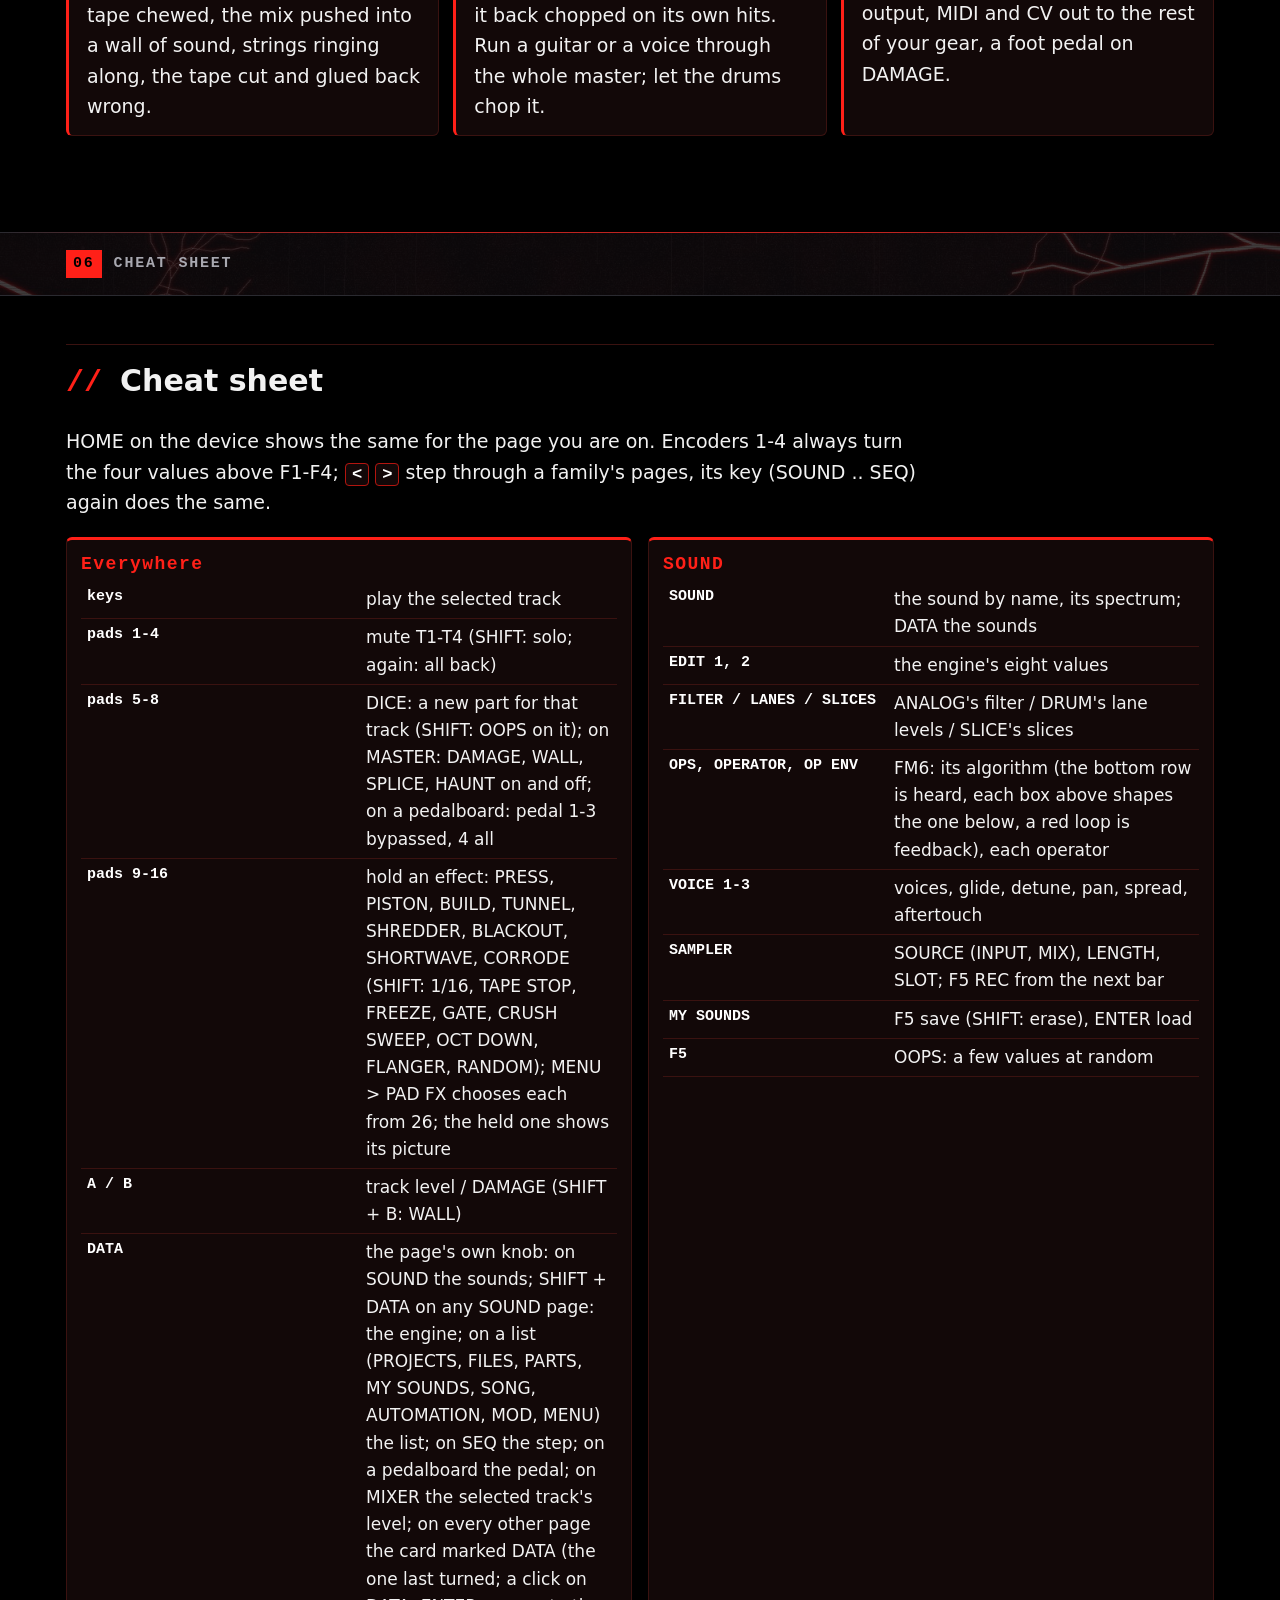
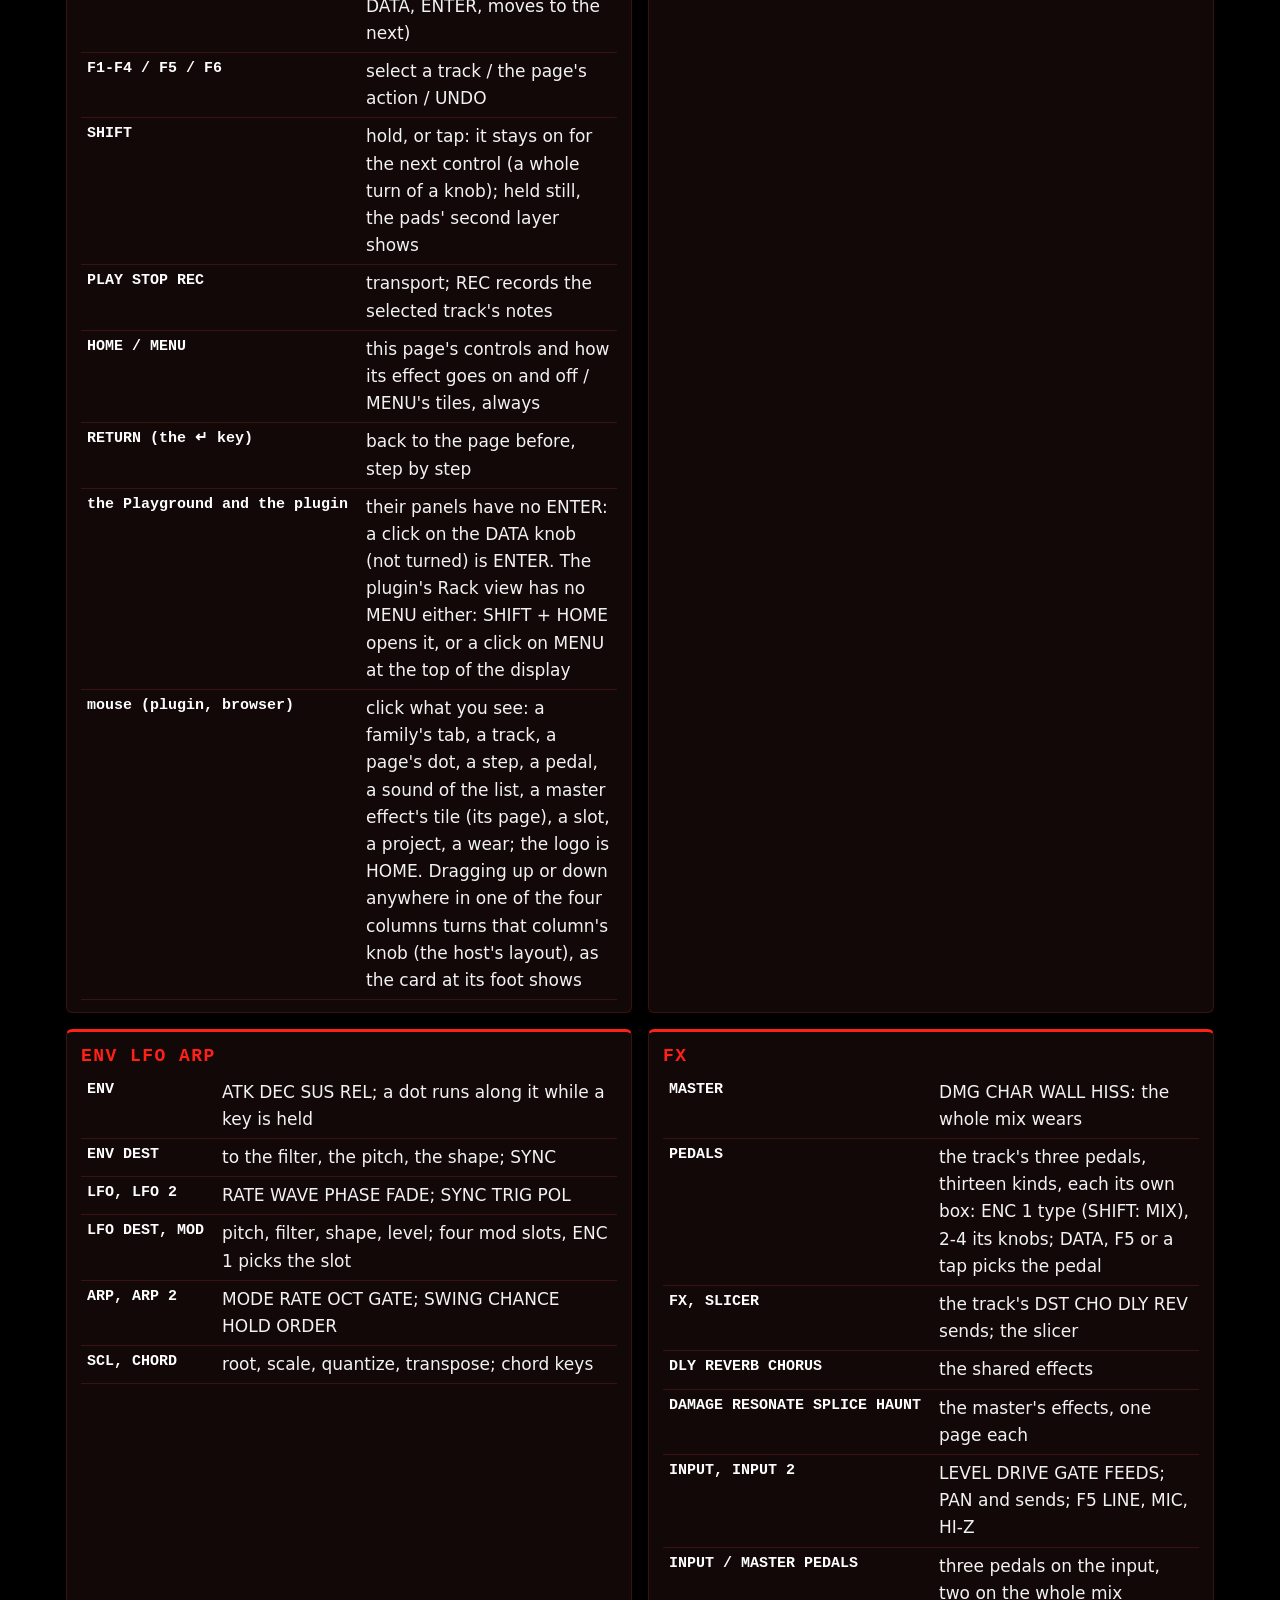
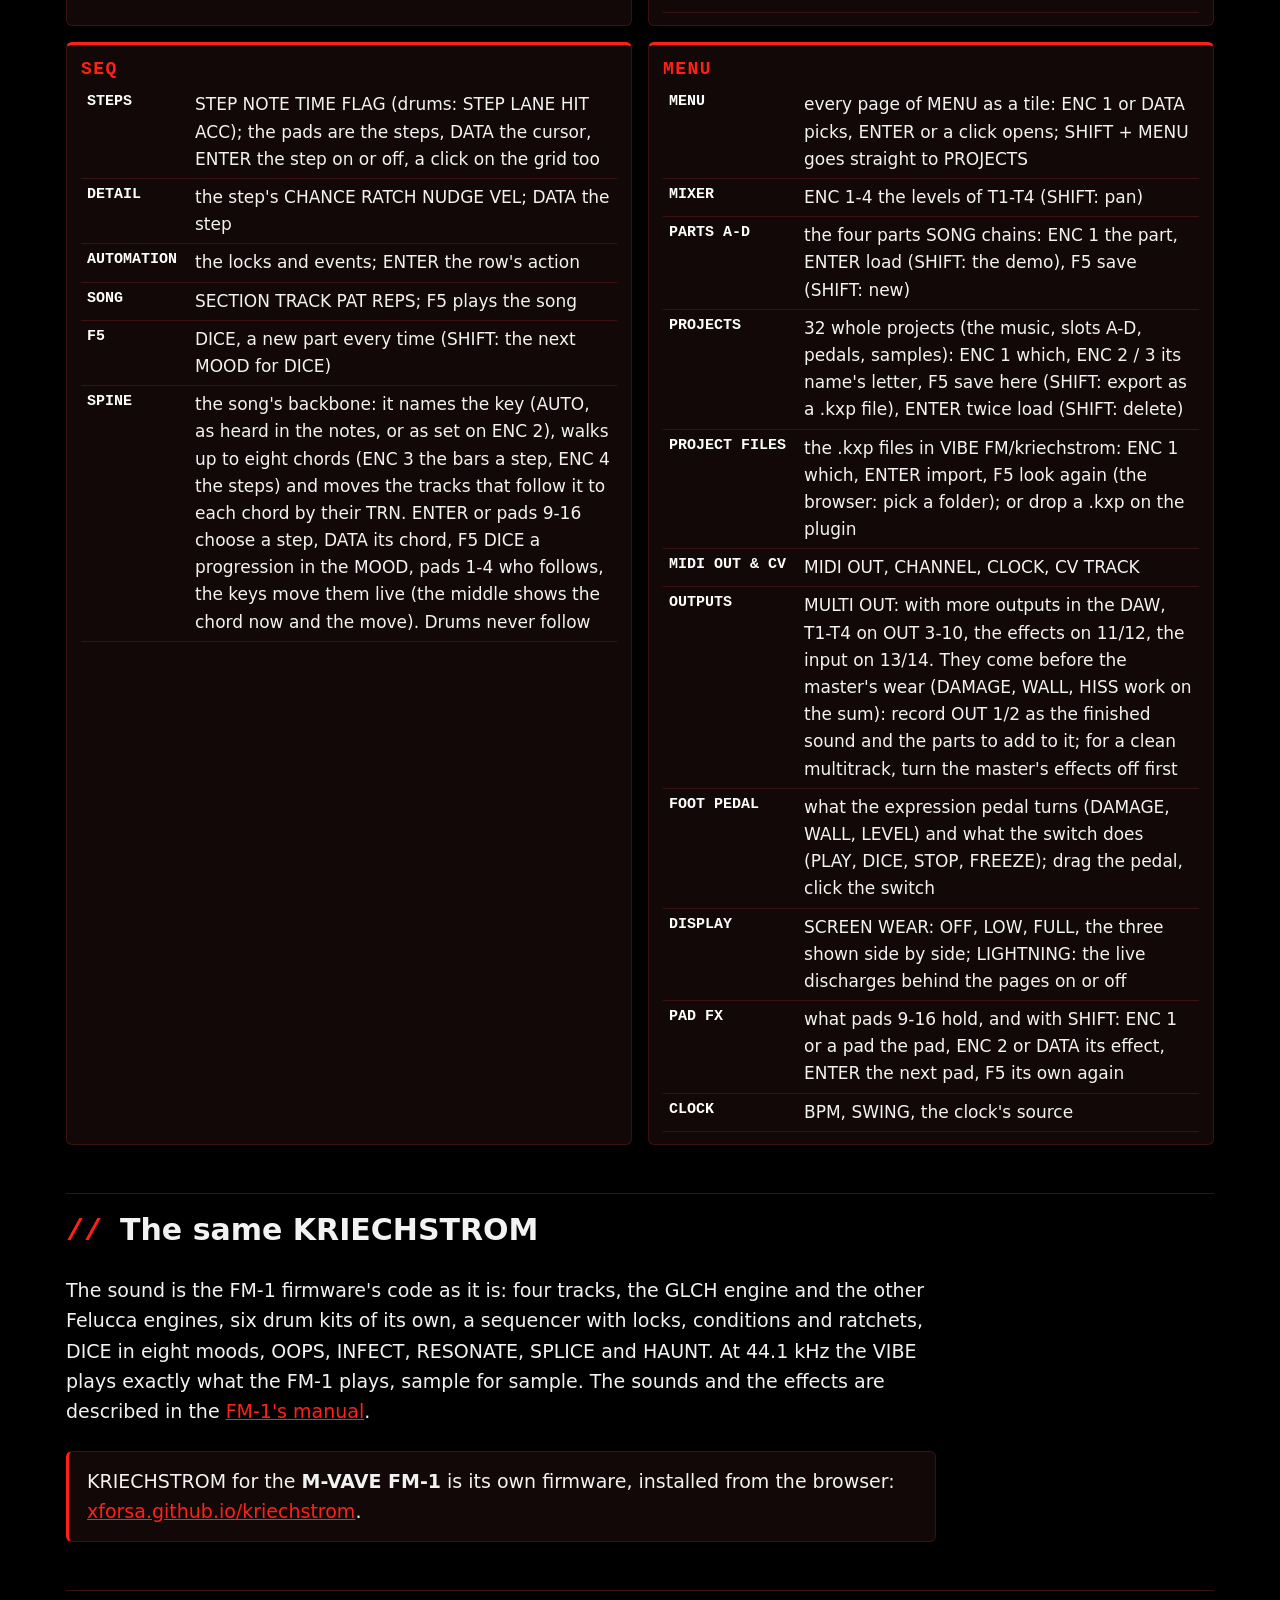
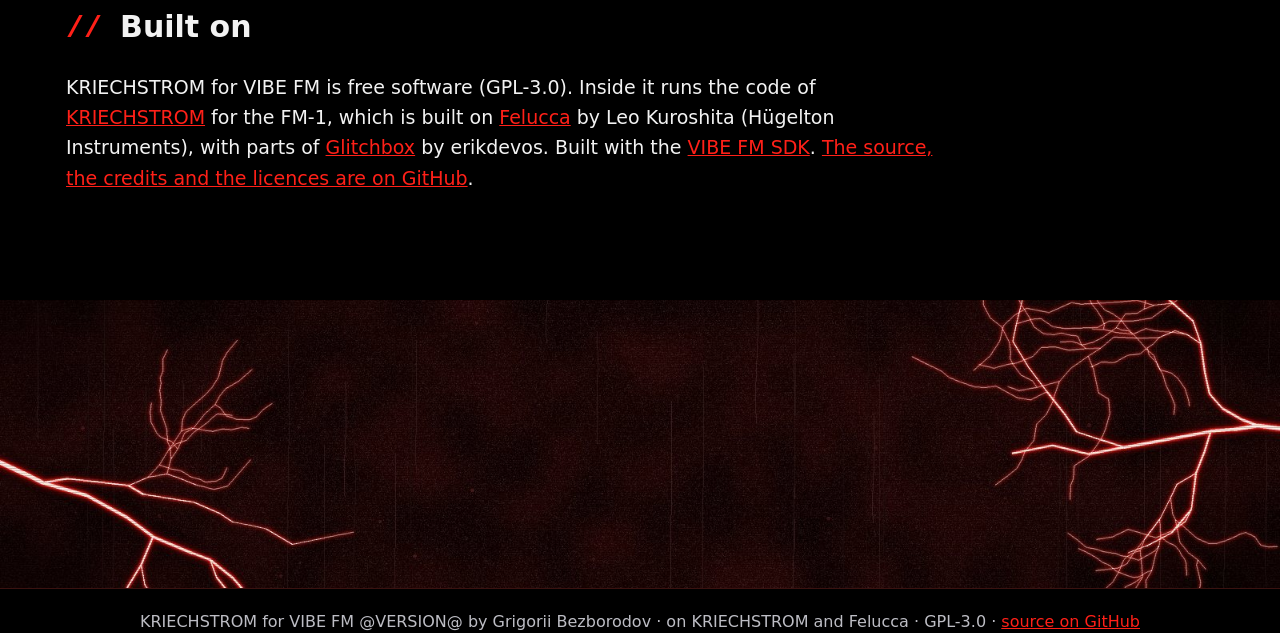
==== commit 285380e1: "0.5.21: SPINE plainer, the chord now big in the circle, the keys' move in red, the step playing fill" ====
--- a/site/index.html
+++ b/site/index.html
@@ -152,7 +152,7 @@
 <tr><td>AUTOMATION</td><td>the locks and events; ENTER the row's action</td></tr>
 <tr><td>SONG</td><td>SECTION TRACK PAT REPS; F5 plays the song</td></tr>
 <tr><td>F5</td><td>DICE, a new part every time (SHIFT: the next MOOD for DICE)</td></tr>
-<tr><td>SPINE</td><td>the song's backbone: it names the key (AUTO, as heard in the notes, or as set on ENC 2), walks up to eight chords (ENC 3 the bars a step, ENC 4 the steps) and moves the tracks that follow it to each chord by their TRN. DATA the chosen step's chord, ENTER the next step, F5 DICE a progression in the MOOD, pads 1-4 who follows, the keys move them live. Drums never follow</td></tr>
+<tr><td>SPINE</td><td>the song's backbone: it names the key (AUTO, as heard in the notes, or as set on ENC 2), walks up to eight chords (ENC 3 the bars a step, ENC 4 the steps) and moves the tracks that follow it to each chord by their TRN. ENTER or pads 9-16 choose a step, DATA its chord, F5 DICE a progression in the MOOD, pads 1-4 who follows, the keys move them live (the middle shows the chord now and the move). Drums never follow</td></tr>
 </table></section>
 
 <section><h3>MENU</h3><table>
